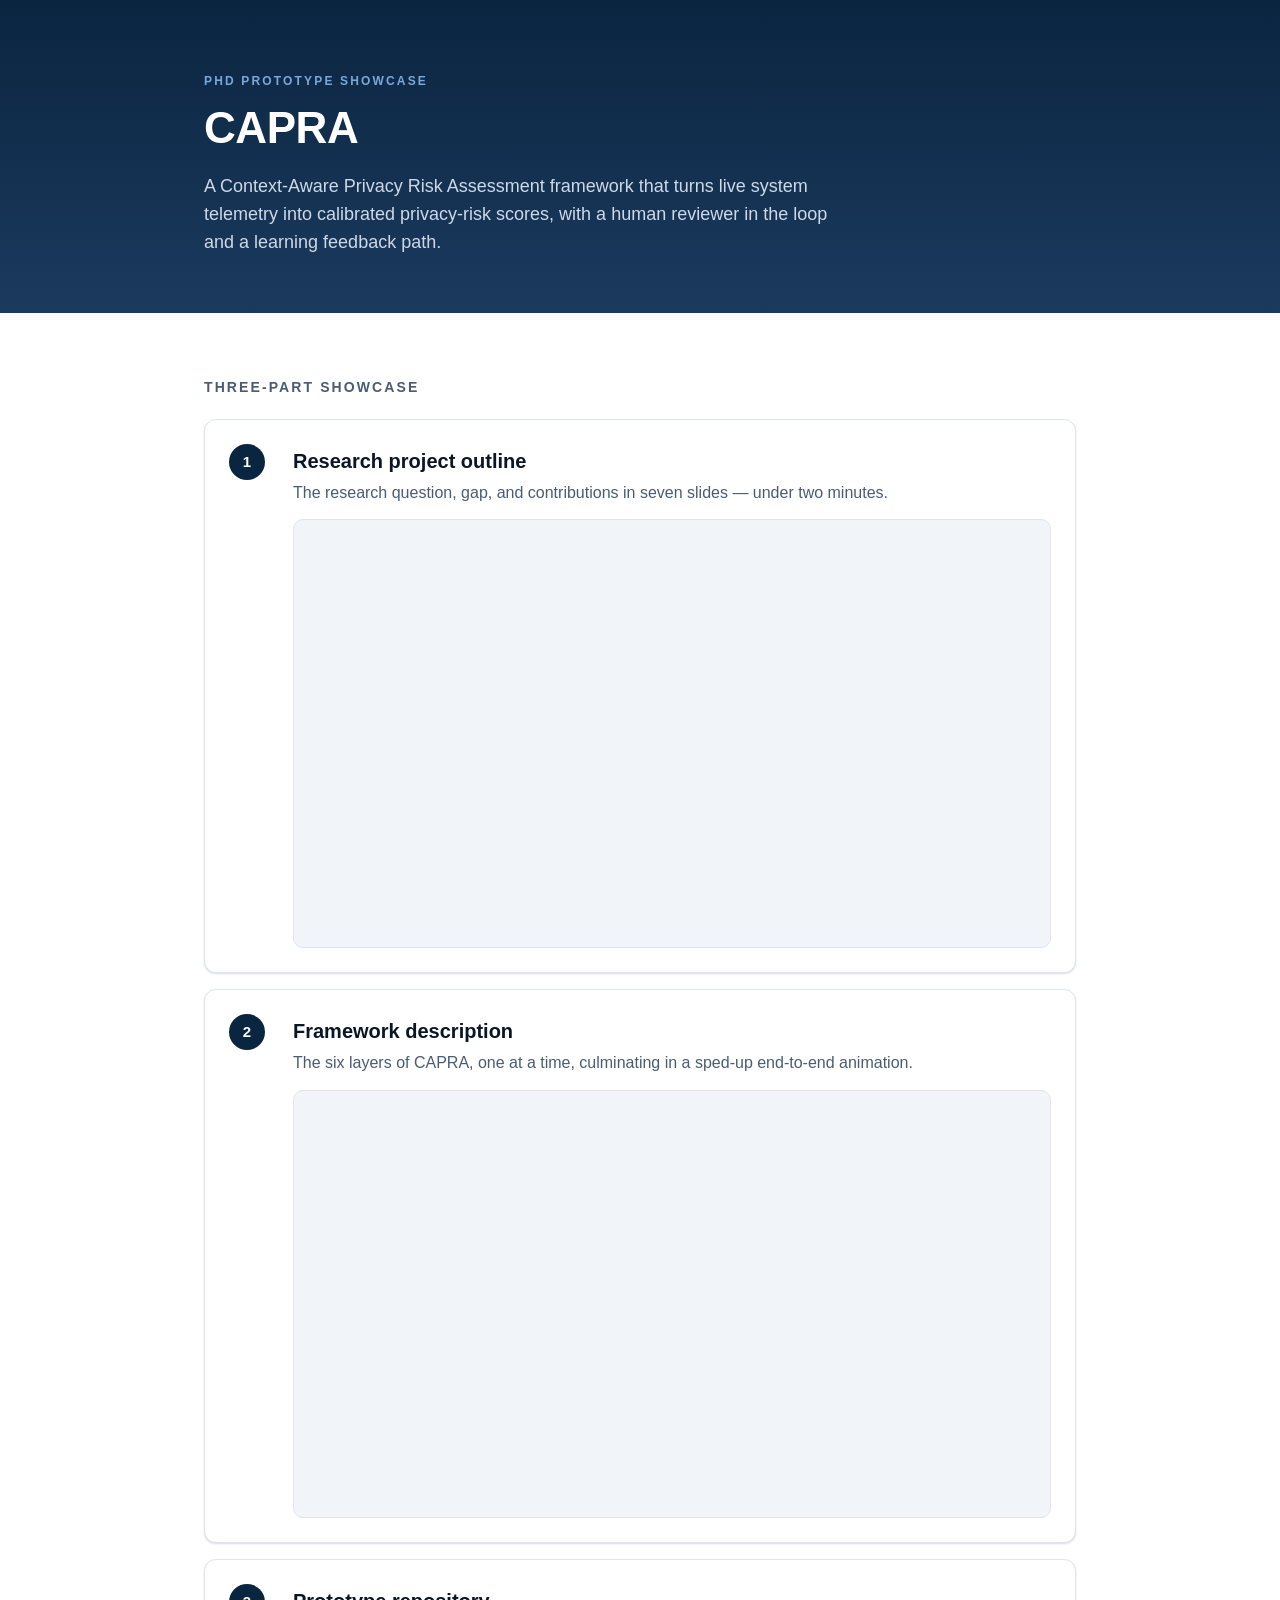
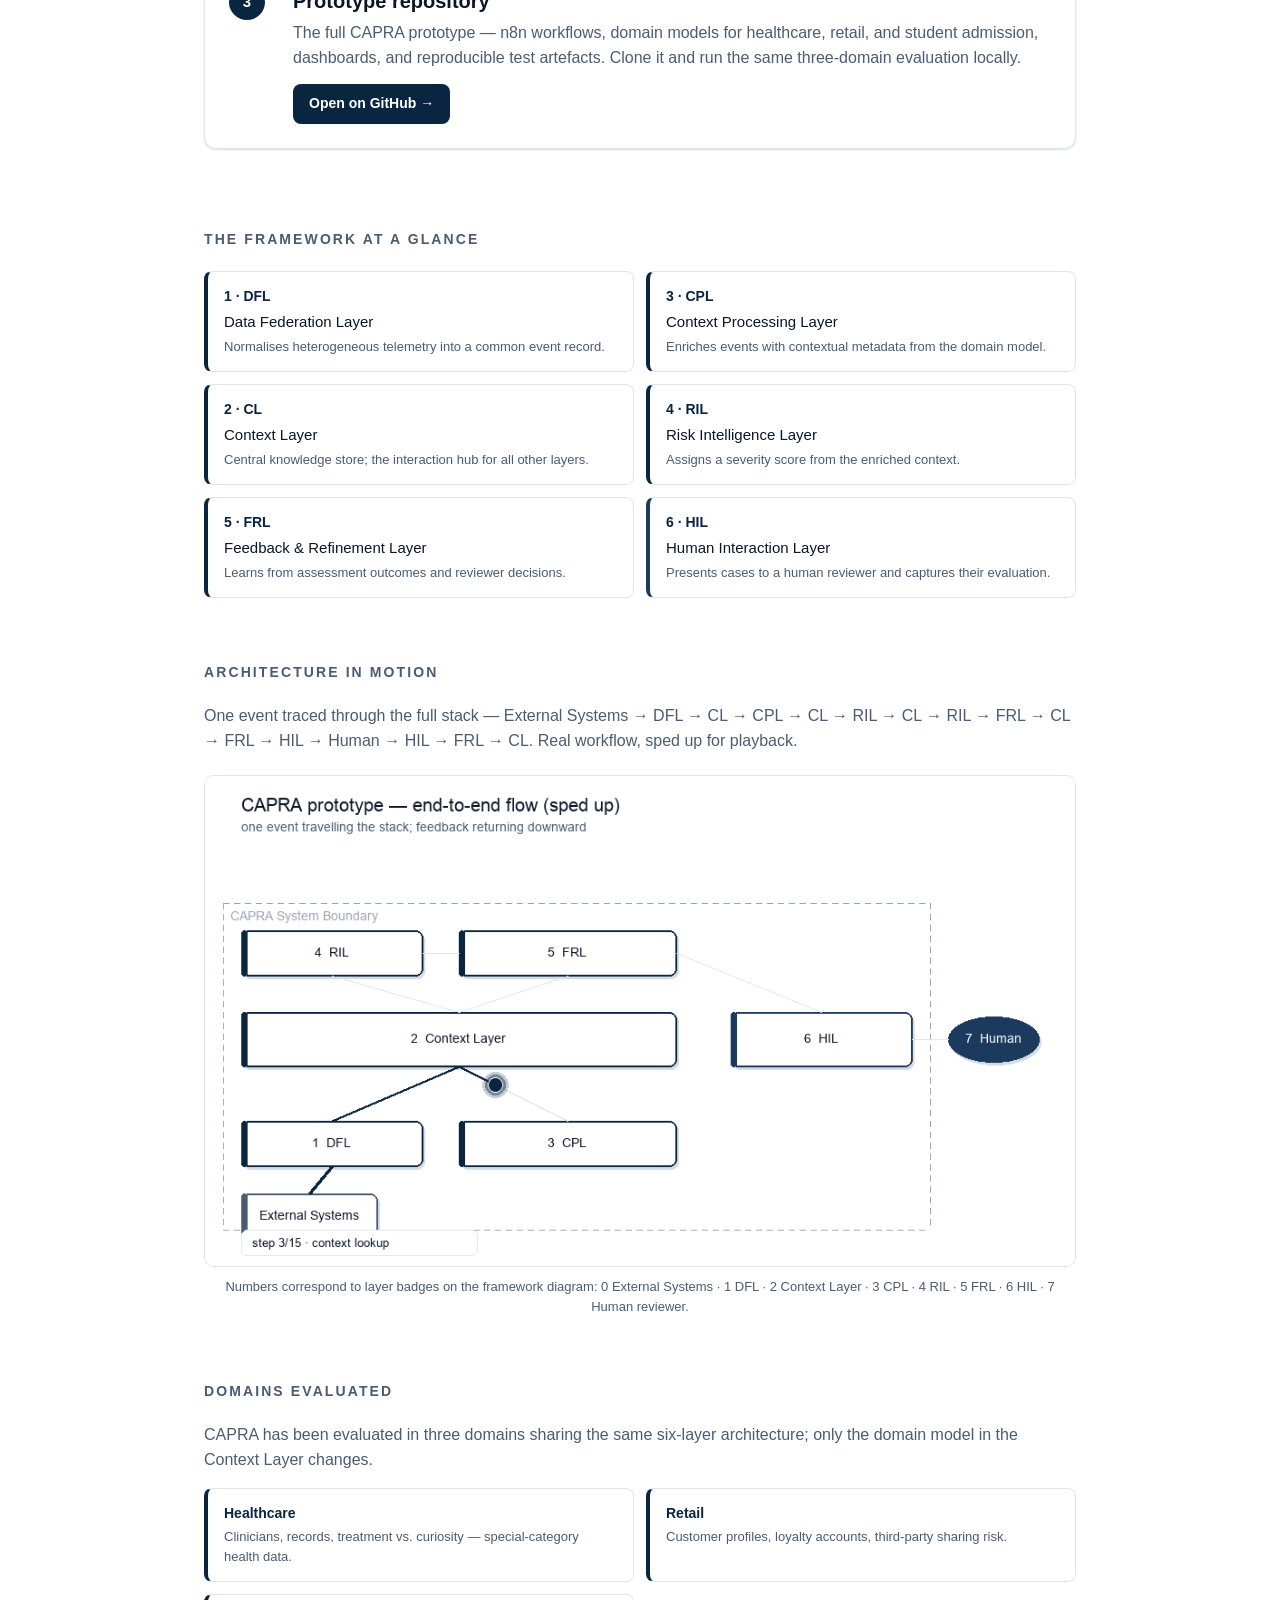
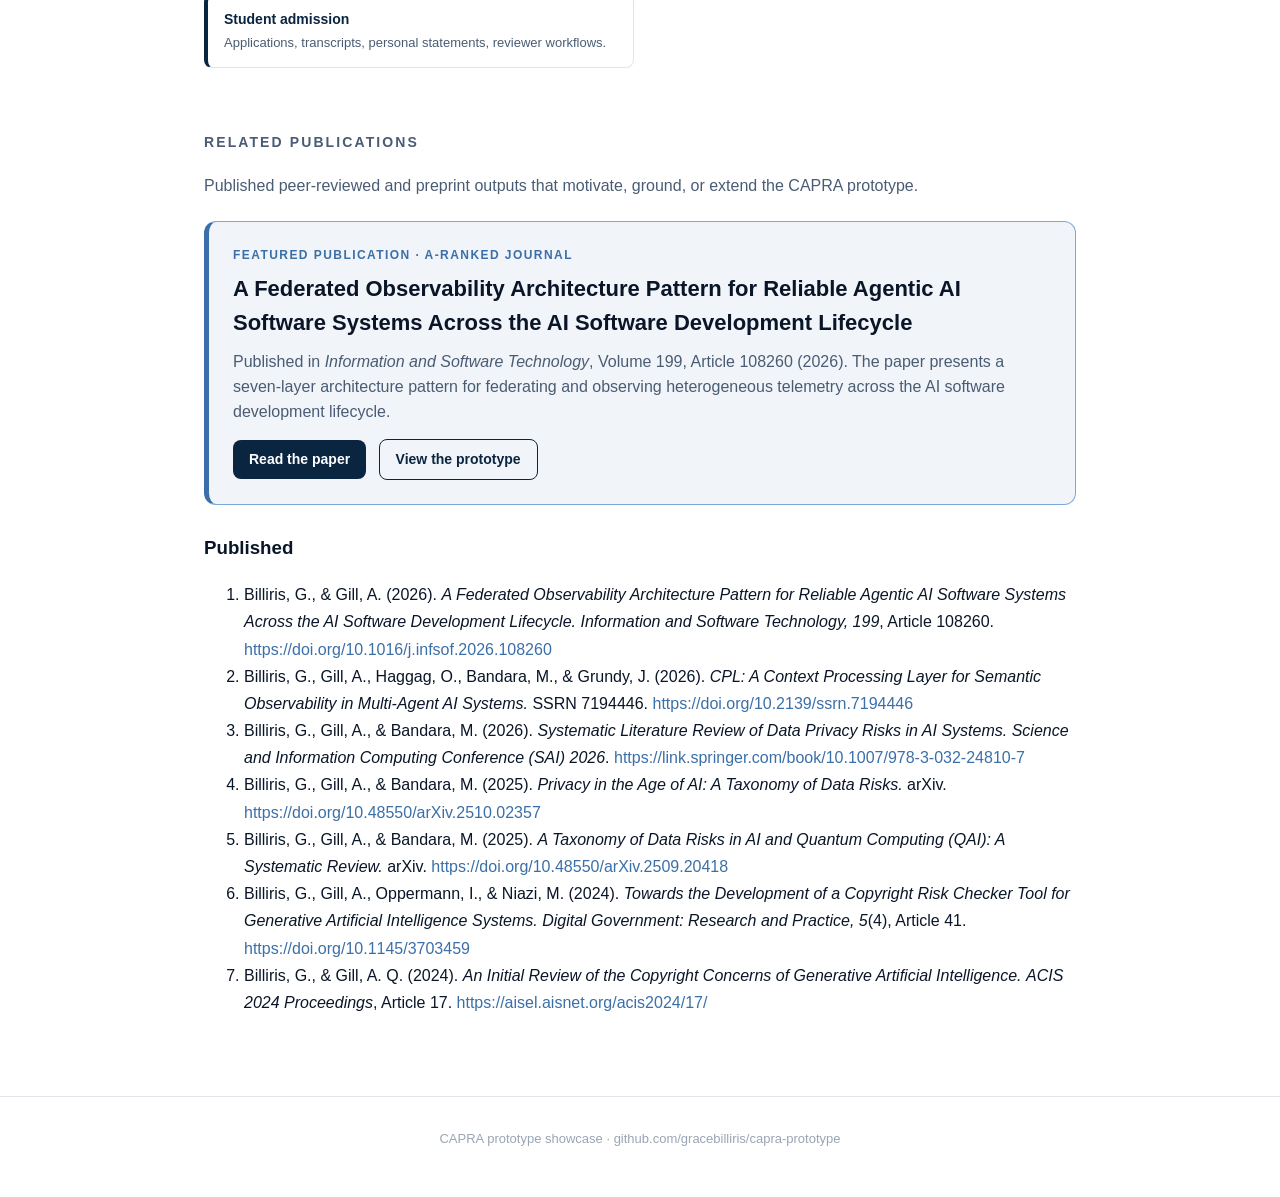
==== docs/index.html @ a2b0cf82 "Update published CAPRA research outputs" ====
<!doctype html>
<html lang="en">
<head>
<meta charset="utf-8">
<meta name="viewport" content="width=device-width,initial-scale=1">
<title>CAPRA — Context-Aware Privacy Risk Assessment</title>
<style>
  :root{
    --paper:#ffffff; --ink:#0a1628; --slate:#4a5c74; --muted:#9aa5b4;
    --line:#e1e5eb; --soft:#f1f4f8; --shadow:#d5dce4;
    --navy:#0a2540; --midblue:#3b6fa8; --sky:#7ba7d9; --accent:#1b3a5e;
  }
  *{box-sizing:border-box}
  html,body{margin:0;padding:0}
  body{
    font-family:-apple-system,BlinkMacSystemFont,"Segoe UI",Roboto,Helvetica,Arial,sans-serif;
    color:var(--ink); background:var(--paper); line-height:1.55;
    -webkit-font-smoothing:antialiased;
  }
  a{color:var(--midblue); text-decoration:none}
  a:hover{color:var(--navy); text-decoration:underline}
  .wrap{max-width:920px; margin:0 auto; padding:0 24px}

  header.hero{
    background:linear-gradient(180deg,var(--navy) 0%, var(--accent) 100%);
    color:var(--paper); padding:72px 0 56px; margin-bottom:32px;
  }
  header.hero .wrap{display:flex; flex-direction:column; gap:12px}
  header.hero .eyebrow{
    text-transform:uppercase; letter-spacing:.18em; font-size:12px;
    color:var(--sky); font-weight:600;
  }
  header.hero h1{
    margin:0; font-size:44px; line-height:1.15; letter-spacing:-.01em;
    font-weight:700;
  }
  header.hero p.lede{
    margin:8px 0 0; font-size:18px; color:#cfd9e6; max-width:640px;
  }

  section{padding:32px 0}
  section h2{
    font-size:14px; letter-spacing:.15em; text-transform:uppercase;
    color:var(--slate); margin:0 0 20px; font-weight:700;
  }

  .card{
    border:1px solid var(--line); border-radius:12px; background:var(--paper);
    box-shadow:0 1px 2px var(--shadow); padding:24px; margin-bottom:16px;
    display:grid; grid-template-columns:44px 1fr; gap:20px;
  }
  .card .num{
    width:36px; height:36px; border-radius:50%;
    background:var(--navy); color:var(--paper);
    display:grid; place-items:center; font-weight:700; font-size:15px;
  }
  .card .body h3{
    margin:2px 0 4px; font-size:20px; color:var(--ink);
  }
  .card .body p{margin:0 0 12px; color:var(--slate)}
  .card .cta{
    display:inline-block; padding:9px 16px; border-radius:8px;
    background:var(--navy); color:var(--paper); font-weight:600;
    font-size:14px;
  }
  .card .cta:hover{background:var(--accent); text-decoration:none}
  .card .cta.secondary{
    background:transparent; color:var(--navy); border:1px solid var(--navy);
    margin-left:8px;
  }
  .card .cta.secondary:hover{background:var(--soft)}
  .card .pending{
    font-size:12px; color:var(--muted); font-style:italic; margin-left:8px;
  }

  .video-embed{
    position:relative; padding-top:56.25%; border-radius:10px;
    background:var(--soft); border:1px solid var(--line); margin-top:14px;
    overflow:hidden;
  }
  .video-embed iframe, .video-embed .placeholder{
    position:absolute; inset:0; width:100%; height:100%; border:0;
  }
  .video-embed .placeholder{
    display:grid; place-items:center; color:var(--muted);
    font-size:14px; text-align:center; padding:24px;
  }

  .diagram{
    border:1px solid var(--line); border-radius:12px; padding:20px;
    background:var(--paper); margin-top:12px;
  }
  .diagram img{max-width:100%; display:block; margin:0 auto; border-radius:6px}
  .diagram .caption{color:var(--muted); font-size:13px; margin-top:10px; text-align:center}

  .stack{display:grid; grid-template-columns:repeat(2,1fr); gap:12px; margin-top:12px}
  .layer{
    border:1px solid var(--line); border-left:4px solid var(--navy);
    border-radius:8px; padding:14px 16px; background:var(--paper);
  }
  .layer.human{border-left-color:var(--accent)}
  .layer .k{font-weight:700; color:var(--navy); font-size:14px; margin-bottom:2px}
  .layer .n{font-size:15px; color:var(--ink); margin-bottom:4px}
  .layer .d{font-size:13px; color:var(--slate)}

  .featured-publication{
    border:1px solid var(--sky); border-left:5px solid var(--midblue);
    border-radius:12px; background:var(--soft); padding:24px; margin:22px 0 28px;
  }
  .featured-publication .label{
    margin:0 0 8px; color:var(--midblue); font-size:12px; font-weight:700;
    letter-spacing:.12em; text-transform:uppercase;
  }
  .featured-publication h3{margin:0 0 10px; color:var(--ink); font-size:22px}
  .featured-publication p{margin:0 0 14px; color:var(--slate)}
  .featured-publication .cta{
    display:inline-block; padding:9px 16px; border-radius:8px;
    background:var(--navy); color:var(--paper); font-weight:600; font-size:14px;
  }
  .featured-publication .cta:hover{background:var(--accent); text-decoration:none}
  .featured-publication .cta.secondary{
    background:transparent; color:var(--navy); border:1px solid var(--navy); margin-left:8px;
  }

  footer{
    color:var(--muted); font-size:13px; padding:32px 0 48px;
    border-top:1px solid var(--line); margin-top:32px; text-align:center;
  }

  @media (max-width:640px){
    header.hero h1{font-size:32px}
    .stack{grid-template-columns:1fr}
    .card{grid-template-columns:1fr}
  }
</style>
</head>
<body>

<header class="hero">
  <div class="wrap">
    <div class="eyebrow">PhD prototype showcase</div>
    <h1>CAPRA</h1>
    <p class="lede">A Context-Aware Privacy Risk Assessment framework that turns live system telemetry into calibrated privacy-risk scores, with a human reviewer in the loop and a learning feedback path.</p>
  </div>
</header>

<main class="wrap">

  <section>
    <h2>Three-part showcase</h2>

    <!-- 1. Research outline -->
    <article class="card">
      <div class="num">1</div>
      <div class="body">
        <h3>Research project outline</h3>
        <p>The research question, gap, and contributions in seven slides — under two minutes.</p>
        <div class="video-embed">
          <iframe src="https://www.youtube.com/embed/qF8jjyez0Ss?rel=0" title="CAPRA — Research Outline" loading="lazy" allow="accelerometer; autoplay; clipboard-write; encrypted-media; gyroscope; picture-in-picture; web-share" allowfullscreen></iframe>
        </div>
      </div>
    </article>

    <!-- 2. Framework description -->
    <article class="card">
      <div class="num">2</div>
      <div class="body">
        <h3>Framework description</h3>
        <p>The six layers of CAPRA, one at a time, culminating in a sped-up end-to-end animation.</p>
        <div class="video-embed">
          <iframe src="https://www.youtube.com/embed/UwZJlrxLVZk?rel=0" title="CAPRA — Framework Description" loading="lazy" allow="accelerometer; autoplay; clipboard-write; encrypted-media; gyroscope; picture-in-picture; web-share" allowfullscreen></iframe>
        </div>
      </div>
    </article>

    <!-- 3. Prototype repository -->
    <article class="card">
      <div class="num">3</div>
      <div class="body">
        <h3>Prototype repository</h3>
        <p>The full CAPRA prototype — n8n workflows, domain models for healthcare, retail, and student admission, dashboards, and reproducible test artefacts. Clone it and run the same three-domain evaluation locally.</p>
        <div style="margin-top:14px">
          <a class="cta" href="https://github.com/gracebilliris/capra-prototype">Open on GitHub →</a>
        </div>
      </div>
    </article>
  </section>

  <section>
    <h2>The framework at a glance</h2>
    <div class="stack">
      <div class="layer"><div class="k">1 · DFL</div><div class="n">Data Federation Layer</div><div class="d">Normalises heterogeneous telemetry into a common event record.</div></div>
      <div class="layer"><div class="k">3 · CPL</div><div class="n">Context Processing Layer</div><div class="d">Enriches events with contextual metadata from the domain model.</div></div>
      <div class="layer"><div class="k">2 · CL</div><div class="n">Context Layer</div><div class="d">Central knowledge store; the interaction hub for all other layers.</div></div>
      <div class="layer"><div class="k">4 · RIL</div><div class="n">Risk Intelligence Layer</div><div class="d">Assigns a severity score from the enriched context.</div></div>
      <div class="layer"><div class="k">5 · FRL</div><div class="n">Feedback &amp; Refinement Layer</div><div class="d">Learns from assessment outcomes and reviewer decisions.</div></div>
      <div class="layer human"><div class="k">6 · HIL</div><div class="n">Human Interaction Layer</div><div class="d">Presents cases to a human reviewer and captures their evaluation.</div></div>
    </div>
  </section>

  <section>
    <h2>Architecture in motion</h2>
    <p style="color:var(--slate)">One event traced through the full stack — External Systems → DFL → CL → CPL → CL → RIL → CL → RIL → FRL → CL → FRL → HIL → Human → HIL → FRL → CL. Real workflow, sped up for playback.</p>
    <figure style="margin:22px 0 0">
      <img src="assets/prototype_e2e.gif" alt="Animated end-to-end trace of a single event through the six CAPRA layers"
           style="width:100%; height:auto; display:block; border-radius:10px; border:1px solid var(--line); background:#fff" loading="lazy" />
      <figcaption style="color:var(--slate); font-size:13px; margin-top:10px; text-align:center">
        Numbers correspond to layer badges on the framework diagram: 0 External Systems · 1 DFL · 2 Context Layer · 3 CPL · 4 RIL · 5 FRL · 6 HIL · 7 Human reviewer.
      </figcaption>
    </figure>
  </section>

  <section>
    <h2>Domains evaluated</h2>
    <p style="color:var(--slate)">CAPRA has been evaluated in three domains sharing the same six-layer architecture; only the domain model in the Context Layer changes.</p>
    <div class="stack">
      <div class="layer"><div class="k">Healthcare</div><div class="d">Clinicians, records, treatment vs. curiosity — special-category health data.</div></div>
      <div class="layer"><div class="k">Retail</div><div class="d">Customer profiles, loyalty accounts, third-party sharing risk.</div></div>
      <div class="layer"><div class="k">Student admission</div><div class="d">Applications, transcripts, personal statements, reviewer workflows.</div></div>
    </div>
  </section>

  <section>
    <h2>Related publications</h2>
    <p style="color:var(--slate)">Published peer-reviewed and preprint outputs that motivate, ground, or extend the CAPRA prototype.</p>

    <article class="featured-publication">
      <p class="label">Featured publication · A-ranked journal</p>
      <h3>A Federated Observability Architecture Pattern for Reliable Agentic AI Software Systems Across the AI Software Development Lifecycle</h3>
      <p>Published in <em>Information and Software Technology</em>, Volume 199, Article 108260 (2026). The paper presents a seven-layer architecture pattern for federating and observing heterogeneous telemetry across the AI software development lifecycle.</p>
      <a class="cta" href="https://doi.org/10.1016/j.infsof.2026.108260">Read the paper</a>
      <a class="cta secondary" href="https://github.com/gracebilliris/federated-observability-architecture-pattern">View the prototype</a>
    </article>

    <h3>Published</h3>
    <ol style="line-height:1.7">
      <li>Billiris, G., &amp; Gill, A. (2026). <em>A Federated Observability Architecture Pattern for Reliable Agentic AI Software Systems Across the AI Software Development Lifecycle.</em> <em>Information and Software Technology, 199</em>, Article 108260. <a href="https://doi.org/10.1016/j.infsof.2026.108260">https://doi.org/10.1016/j.infsof.2026.108260</a></li>
      <li>Billiris, G., Gill, A., Haggag, O., Bandara, M., &amp; Grundy, J. (2026). <em>CPL: A Context Processing Layer for Semantic Observability in Multi-Agent AI Systems.</em> SSRN 7194446. <a href="https://doi.org/10.2139/ssrn.7194446">https://doi.org/10.2139/ssrn.7194446</a></li>
      <li>Billiris, G., Gill, A., &amp; Bandara, M. (2026). <em>Systematic Literature Review of Data Privacy Risks in AI Systems.</em> <em>Science and Information Computing Conference (SAI) 2026</em>. <a href="https://link.springer.com/book/10.1007/978-3-032-24810-7">https://link.springer.com/book/10.1007/978-3-032-24810-7</a></li>
      <li>Billiris, G., Gill, A., &amp; Bandara, M. (2025). <em>Privacy in the Age of AI: A Taxonomy of Data Risks.</em> arXiv. <a href="https://doi.org/10.48550/arXiv.2510.02357">https://doi.org/10.48550/arXiv.2510.02357</a></li>
      <li>Billiris, G., Gill, A., &amp; Bandara, M. (2025). <em>A Taxonomy of Data Risks in AI and Quantum Computing (QAI): A Systematic Review.</em> arXiv. <a href="https://doi.org/10.48550/arXiv.2509.20418">https://doi.org/10.48550/arXiv.2509.20418</a></li>
      <li>Billiris, G., Gill, A., Oppermann, I., &amp; Niazi, M. (2024). <em>Towards the Development of a Copyright Risk Checker Tool for Generative Artificial Intelligence Systems.</em> <em>Digital Government: Research and Practice, 5</em>(4), Article 41. <a href="https://doi.org/10.1145/3703459">https://doi.org/10.1145/3703459</a></li>
      <li>Billiris, G., &amp; Gill, A. Q. (2024). <em>An Initial Review of the Copyright Concerns of Generative Artificial Intelligence.</em> <em>ACIS 2024 Proceedings</em>, Article 17. <a href="https://aisel.aisnet.org/acis2024/17/">https://aisel.aisnet.org/acis2024/17/</a></li>
    </ol>
  </section>

</main>

<footer>
  CAPRA prototype showcase · <a href="https://github.com/gracebilliris/capra-prototype" style="color:inherit">github.com/gracebilliris/capra-prototype</a>
</footer>

</body>
</html>
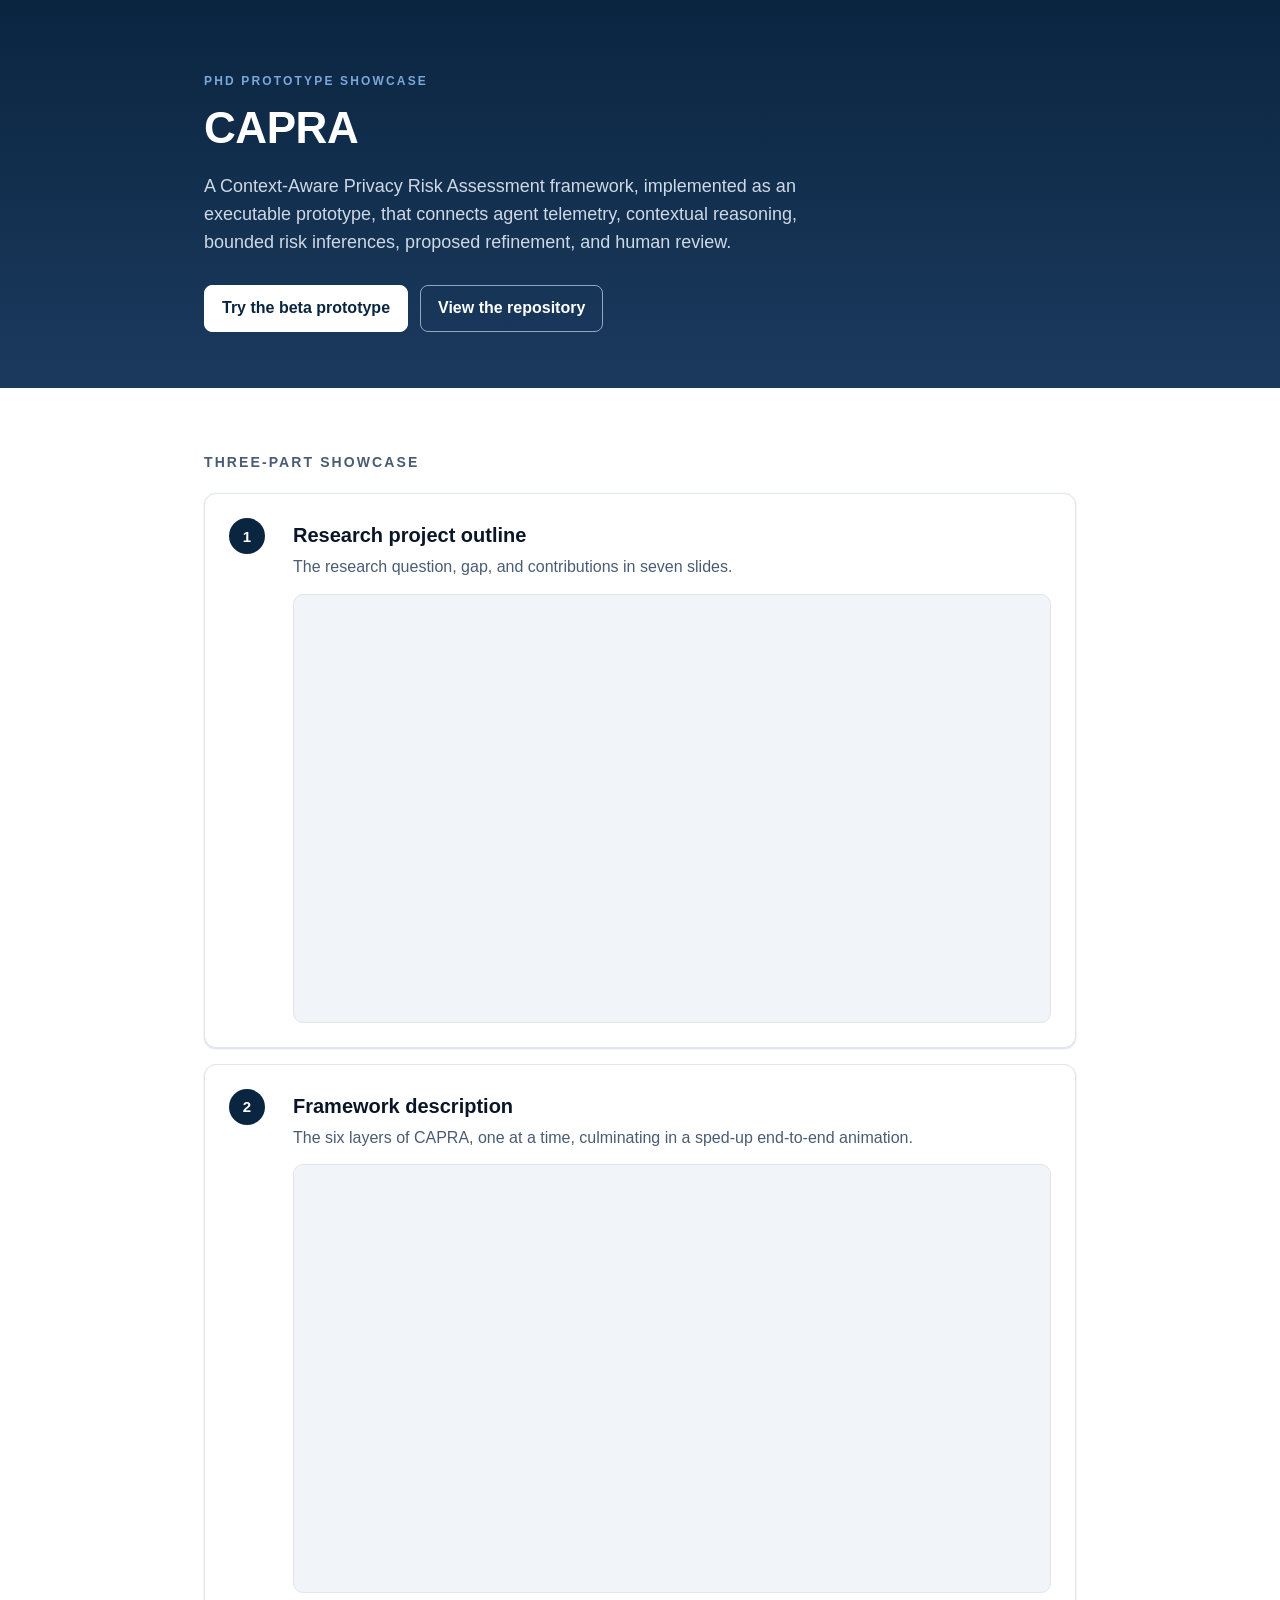
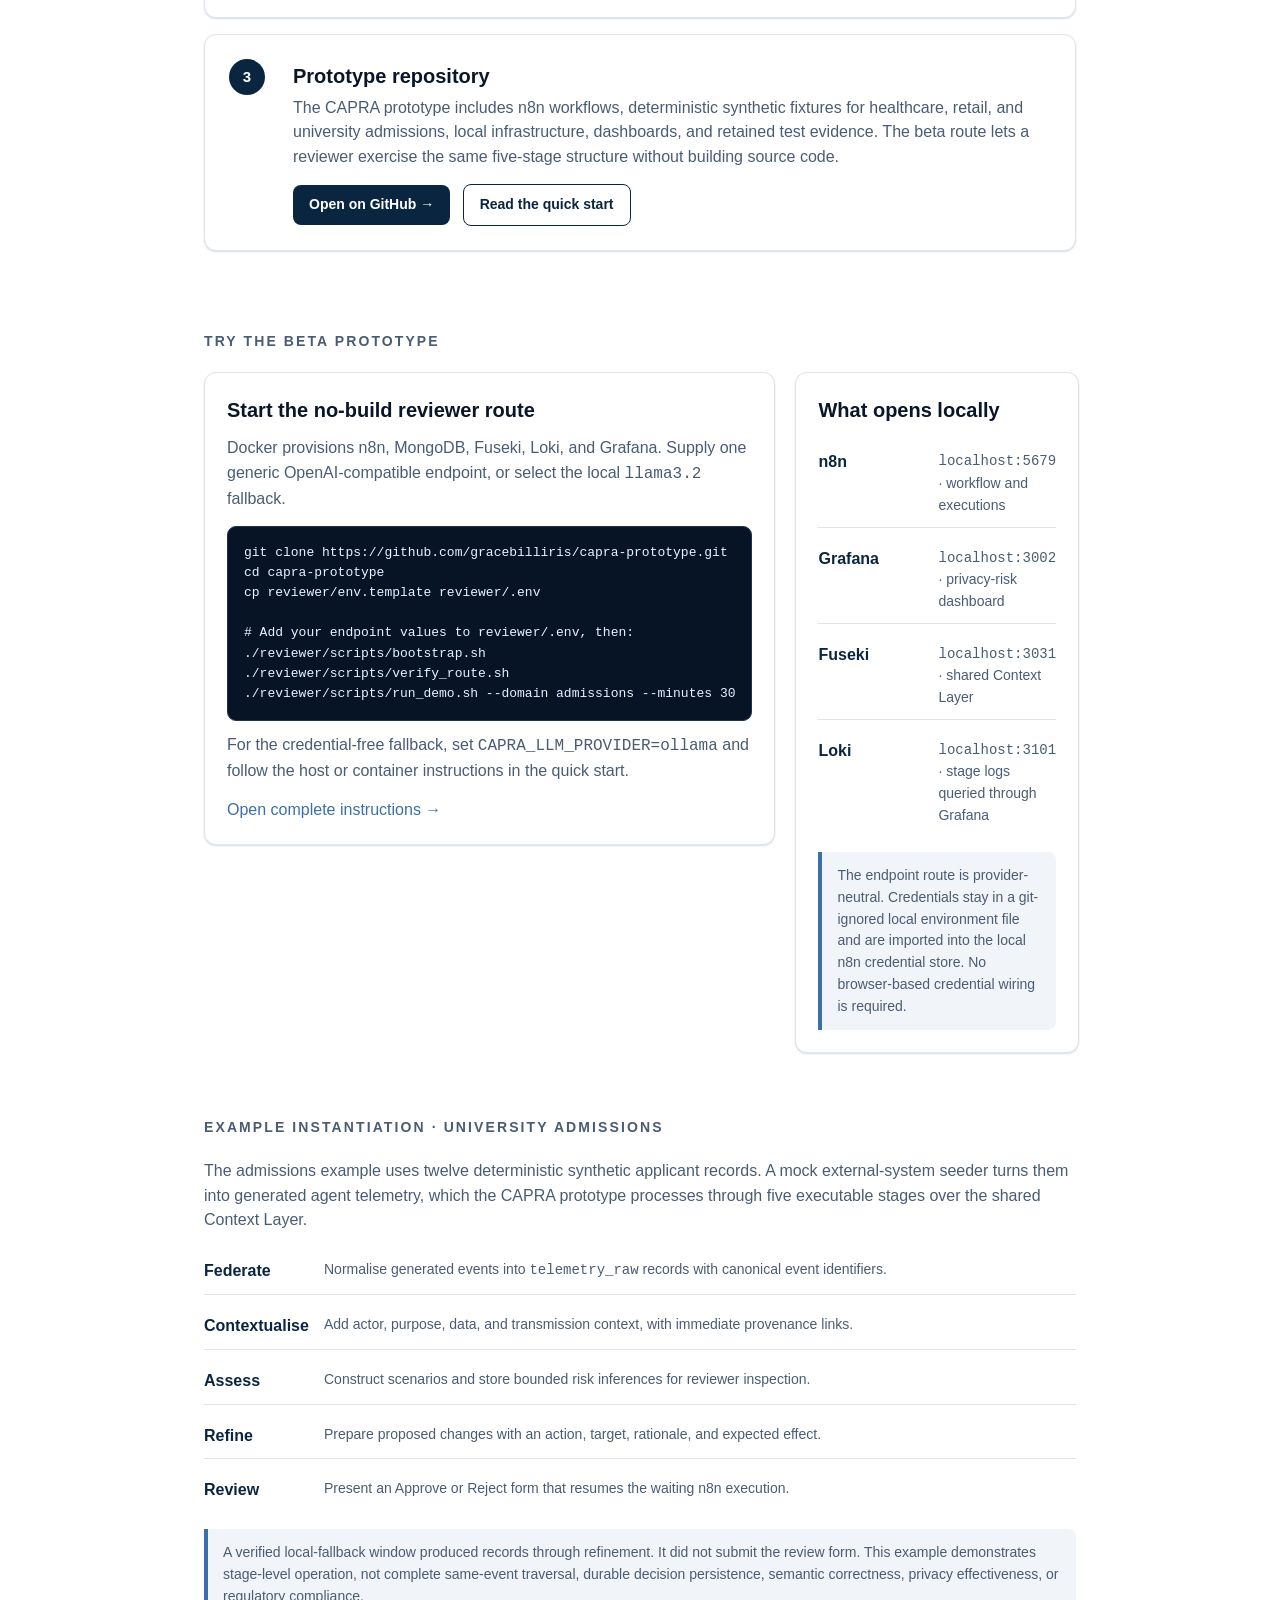
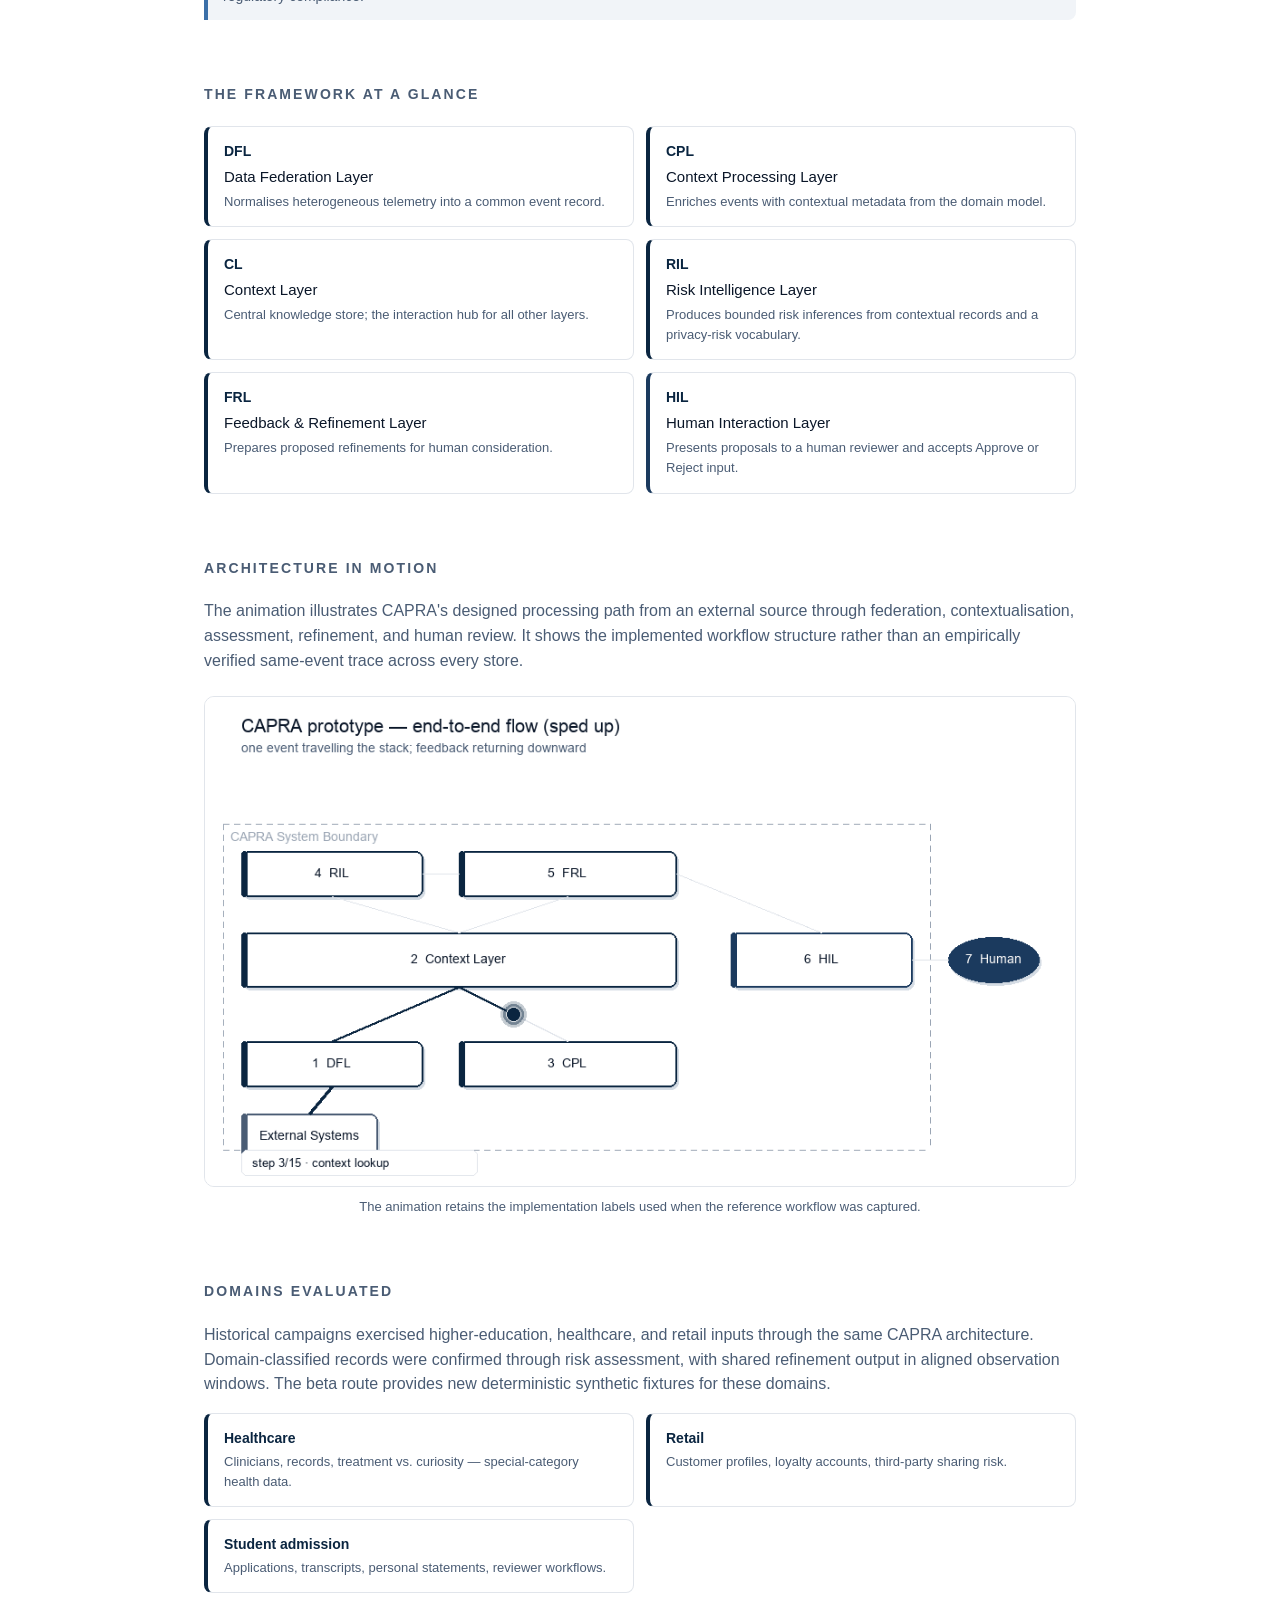
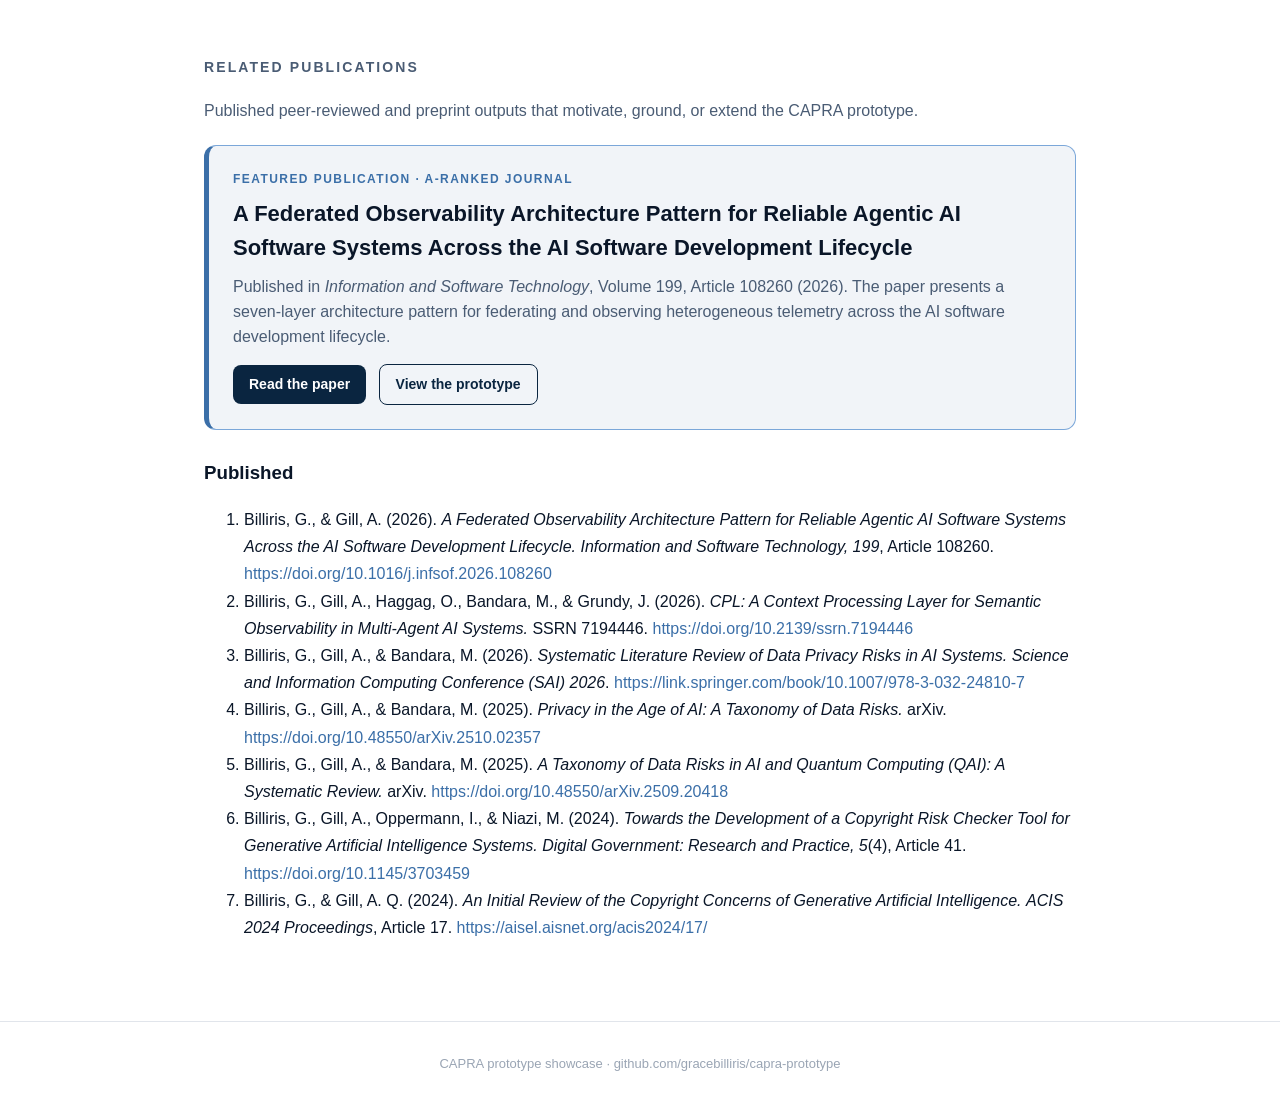
==== commit eaff42af: "feat: publish CAPRA beta reviewer route Add the generic OpenAI-compatible reviewer path, retain the " ====
--- a/docs/index.html
+++ b/docs/index.html
@@ -37,6 +37,16 @@
   header.hero p.lede{
     margin:8px 0 0; font-size:18px; color:#cfd9e6; max-width:640px;
   }
+  .hero-actions{display:flex; flex-wrap:wrap; gap:12px; margin-top:16px}
+  .button{
+    display:inline-flex; align-items:center; justify-content:center;
+    min-height:44px; padding:10px 17px; border-radius:8px;
+    background:var(--paper); color:var(--navy); font-weight:700;
+    border:1px solid var(--paper);
+  }
+  .button:hover{background:var(--soft); color:var(--navy); text-decoration:none}
+  .button.secondary{background:transparent; color:var(--paper); border-color:#8fa8c3}
+  .button.secondary:hover{background:rgba(255,255,255,.1); color:var(--paper)}
 
   section{padding:32px 0}
   section h2{
@@ -103,6 +113,33 @@
   .layer .n{font-size:15px; color:var(--ink); margin-bottom:4px}
   .layer .d{font-size:13px; color:var(--slate)}
 
+  .quick-grid{display:grid; grid-template-columns:1.05fr .95fr; gap:20px; align-items:start}
+  .panel{
+    border:1px solid var(--line); border-radius:12px; padding:22px;
+    background:var(--paper); box-shadow:0 1px 2px var(--shadow);
+  }
+  .panel h3{margin:0 0 10px; font-size:20px}
+  .panel p{color:var(--slate); margin:0 0 14px}
+  pre{
+    margin:12px 0; padding:16px; overflow:auto; border-radius:9px;
+    background:#071426; color:#e9f2ff; font-size:13px; line-height:1.55;
+    border:1px solid #20344d;
+  }
+  code{font-family:ui-monospace,SFMono-Regular,Menlo,Monaco,Consolas,monospace}
+  .note{
+    border-left:4px solid var(--midblue); background:var(--soft);
+    color:var(--slate); padding:13px 15px; border-radius:0 8px 8px 0;
+    font-size:14px; margin-top:16px;
+  }
+  .flow{display:grid; gap:9px; margin-top:14px}
+  .flow-row{
+    display:grid; grid-template-columns:108px 1fr; gap:12px;
+    padding:10px 0; border-bottom:1px solid var(--line);
+  }
+  .flow-row:last-child{border-bottom:0}
+  .flow-row strong{color:var(--navy)}
+  .flow-row span{color:var(--slate); font-size:14px}
+
   .featured-publication{
     border:1px solid var(--sky); border-left:5px solid var(--midblue);
     border-radius:12px; background:var(--soft); padding:24px; margin:22px 0 28px;
@@ -129,8 +166,10 @@
 
   @media (max-width:640px){
     header.hero h1{font-size:32px}
-    .stack{grid-template-columns:1fr}
+    .stack,.quick-grid{grid-template-columns:1fr}
     .card{grid-template-columns:1fr}
+    .flow-row{grid-template-columns:1fr; gap:2px}
+    .hero-actions{flex-direction:column; align-items:stretch}
   }
 </style>
 </head>
@@ -140,7 +179,11 @@
   <div class="wrap">
     <div class="eyebrow">PhD prototype showcase</div>
     <h1>CAPRA</h1>
-    <p class="lede">A Context-Aware Privacy Risk Assessment framework that turns live system telemetry into calibrated privacy-risk scores, with a human reviewer in the loop and a learning feedback path.</p>
+    <p class="lede">A Context-Aware Privacy Risk Assessment framework, implemented as an executable prototype, that connects agent telemetry, contextual reasoning, bounded risk inferences, proposed refinement, and human review.</p>
+    <div class="hero-actions">
+      <a class="button" href="#try-capra">Try the beta prototype</a>
+      <a class="button secondary" href="https://github.com/gracebilliris/capra-prototype">View the repository</a>
+    </div>
   </div>
 </header>
 
@@ -154,7 +197,7 @@
       <div class="num">1</div>
       <div class="body">
         <h3>Research project outline</h3>
-        <p>The research question, gap, and contributions in seven slides — under two minutes.</p>
+        <p>The research question, gap, and contributions in seven slides.</p>
         <div class="video-embed">
           <iframe src="https://www.youtube.com/embed/qF8jjyez0Ss?rel=0" title="CAPRA — Research Outline" loading="lazy" allow="accelerometer; autoplay; clipboard-write; encrypted-media; gyroscope; picture-in-picture; web-share" allowfullscreen></iframe>
         </div>
@@ -178,41 +221,86 @@
       <div class="num">3</div>
       <div class="body">
         <h3>Prototype repository</h3>
-        <p>The full CAPRA prototype — n8n workflows, domain models for healthcare, retail, and student admission, dashboards, and reproducible test artefacts. Clone it and run the same three-domain evaluation locally.</p>
+        <p>The CAPRA prototype includes n8n workflows, deterministic synthetic fixtures for healthcare, retail, and university admissions, local infrastructure, dashboards, and retained test evidence. The beta route lets a reviewer exercise the same five-stage structure without building source code.</p>
         <div style="margin-top:14px">
           <a class="cta" href="https://github.com/gracebilliris/capra-prototype">Open on GitHub →</a>
+          <a class="cta secondary" href="https://github.com/gracebilliris/capra-prototype/blob/main/reviewer/QUICKSTART.md">Read the quick start</a>
         </div>
       </div>
     </article>
+  </section>
+
+  <section id="try-capra">
+    <h2>Try the beta prototype</h2>
+    <div class="quick-grid">
+      <div class="panel">
+        <h3>Start the no-build reviewer route</h3>
+        <p>Docker provisions n8n, MongoDB, Fuseki, Loki, and Grafana. Supply one generic OpenAI-compatible endpoint, or select the local <code>llama3.2</code> fallback.</p>
+        <pre><code>git clone https://github.com/gracebilliris/capra-prototype.git
+cd capra-prototype
+cp reviewer/env.template reviewer/.env
+
+# Add your endpoint values to reviewer/.env, then:
+./reviewer/scripts/bootstrap.sh
+./reviewer/scripts/verify_route.sh
+./reviewer/scripts/run_demo.sh --domain admissions --minutes 30</code></pre>
+        <p>For the credential-free fallback, set <code>CAPRA_LLM_PROVIDER=ollama</code> and follow the host or container instructions in the quick start.</p>
+        <a class="cta" href="https://github.com/gracebilliris/capra-prototype/blob/main/reviewer/QUICKSTART.md">Open complete instructions →</a>
+      </div>
+
+      <div class="panel">
+        <h3>What opens locally</h3>
+        <div class="flow">
+          <div class="flow-row"><strong>n8n</strong><span><code>localhost:5679</code> · workflow and executions</span></div>
+          <div class="flow-row"><strong>Grafana</strong><span><code>localhost:3002</code> · privacy-risk dashboard</span></div>
+          <div class="flow-row"><strong>Fuseki</strong><span><code>localhost:3031</code> · shared Context Layer</span></div>
+          <div class="flow-row"><strong>Loki</strong><span><code>localhost:3101</code> · stage logs queried through Grafana</span></div>
+        </div>
+        <div class="note">The endpoint route is provider-neutral. Credentials stay in a git-ignored local environment file and are imported into the local n8n credential store. No browser-based credential wiring is required.</div>
+      </div>
+    </div>
+  </section>
+
+  <section>
+    <h2>Example instantiation · university admissions</h2>
+    <p style="color:var(--slate)">The admissions example uses twelve deterministic synthetic applicant records. A mock external-system seeder turns them into generated agent telemetry, which the CAPRA prototype processes through five executable stages over the shared Context Layer.</p>
+    <div class="flow">
+      <div class="flow-row"><strong>Federate</strong><span>Normalise generated events into <code>telemetry_raw</code> records with canonical event identifiers.</span></div>
+      <div class="flow-row"><strong>Contextualise</strong><span>Add actor, purpose, data, and transmission context, with immediate provenance links.</span></div>
+      <div class="flow-row"><strong>Assess</strong><span>Construct scenarios and store bounded risk inferences for reviewer inspection.</span></div>
+      <div class="flow-row"><strong>Refine</strong><span>Prepare proposed changes with an action, target, rationale, and expected effect.</span></div>
+      <div class="flow-row"><strong>Review</strong><span>Present an Approve or Reject form that resumes the waiting n8n execution.</span></div>
+    </div>
+    <div class="note">A verified local-fallback window produced records through refinement. It did not submit the review form. This example demonstrates stage-level operation, not complete same-event traversal, durable decision persistence, semantic correctness, privacy effectiveness, or regulatory compliance.</div>
   </section>
 
   <section>
     <h2>The framework at a glance</h2>
     <div class="stack">
-      <div class="layer"><div class="k">1 · DFL</div><div class="n">Data Federation Layer</div><div class="d">Normalises heterogeneous telemetry into a common event record.</div></div>
-      <div class="layer"><div class="k">3 · CPL</div><div class="n">Context Processing Layer</div><div class="d">Enriches events with contextual metadata from the domain model.</div></div>
-      <div class="layer"><div class="k">2 · CL</div><div class="n">Context Layer</div><div class="d">Central knowledge store; the interaction hub for all other layers.</div></div>
-      <div class="layer"><div class="k">4 · RIL</div><div class="n">Risk Intelligence Layer</div><div class="d">Assigns a severity score from the enriched context.</div></div>
-      <div class="layer"><div class="k">5 · FRL</div><div class="n">Feedback &amp; Refinement Layer</div><div class="d">Learns from assessment outcomes and reviewer decisions.</div></div>
-      <div class="layer human"><div class="k">6 · HIL</div><div class="n">Human Interaction Layer</div><div class="d">Presents cases to a human reviewer and captures their evaluation.</div></div>
+      <div class="layer"><div class="k">DFL</div><div class="n">Data Federation Layer</div><div class="d">Normalises heterogeneous telemetry into a common event record.</div></div>
+      <div class="layer"><div class="k">CPL</div><div class="n">Context Processing Layer</div><div class="d">Enriches events with contextual metadata from the domain model.</div></div>
+      <div class="layer"><div class="k">CL</div><div class="n">Context Layer</div><div class="d">Central knowledge store; the interaction hub for all other layers.</div></div>
+      <div class="layer"><div class="k">RIL</div><div class="n">Risk Intelligence Layer</div><div class="d">Produces bounded risk inferences from contextual records and a privacy-risk vocabulary.</div></div>
+      <div class="layer"><div class="k">FRL</div><div class="n">Feedback &amp; Refinement Layer</div><div class="d">Prepares proposed refinements for human consideration.</div></div>
+      <div class="layer human"><div class="k">HIL</div><div class="n">Human Interaction Layer</div><div class="d">Presents proposals to a human reviewer and accepts Approve or Reject input.</div></div>
     </div>
   </section>
 
   <section>
     <h2>Architecture in motion</h2>
-    <p style="color:var(--slate)">One event traced through the full stack — External Systems → DFL → CL → CPL → CL → RIL → CL → RIL → FRL → CL → FRL → HIL → Human → HIL → FRL → CL. Real workflow, sped up for playback.</p>
+    <p style="color:var(--slate)">The animation illustrates CAPRA's designed processing path from an external source through federation, contextualisation, assessment, refinement, and human review. It shows the implemented workflow structure rather than an empirically verified same-event trace across every store.</p>
     <figure style="margin:22px 0 0">
-      <img src="assets/prototype_e2e.gif" alt="Animated end-to-end trace of a single event through the six CAPRA layers"
+      <img src="assets/prototype_e2e.gif" alt="Animated illustration of CAPRA's designed processing path through its six architectural layers"
            style="width:100%; height:auto; display:block; border-radius:10px; border:1px solid var(--line); background:#fff" loading="lazy" />
       <figcaption style="color:var(--slate); font-size:13px; margin-top:10px; text-align:center">
-        Numbers correspond to layer badges on the framework diagram: 0 External Systems · 1 DFL · 2 Context Layer · 3 CPL · 4 RIL · 5 FRL · 6 HIL · 7 Human reviewer.
+        The animation retains the implementation labels used when the reference workflow was captured.
       </figcaption>
     </figure>
   </section>
 
   <section>
     <h2>Domains evaluated</h2>
-    <p style="color:var(--slate)">CAPRA has been evaluated in three domains sharing the same six-layer architecture; only the domain model in the Context Layer changes.</p>
+    <p style="color:var(--slate)">Historical campaigns exercised higher-education, healthcare, and retail inputs through the same CAPRA architecture. Domain-classified records were confirmed through risk assessment, with shared refinement output in aligned observation windows. The beta route provides new deterministic synthetic fixtures for these domains.</p>
     <div class="stack">
       <div class="layer"><div class="k">Healthcare</div><div class="d">Clinicians, records, treatment vs. curiosity — special-category health data.</div></div>
       <div class="layer"><div class="k">Retail</div><div class="d">Customer profiles, loyalty accounts, third-party sharing risk.</div></div>
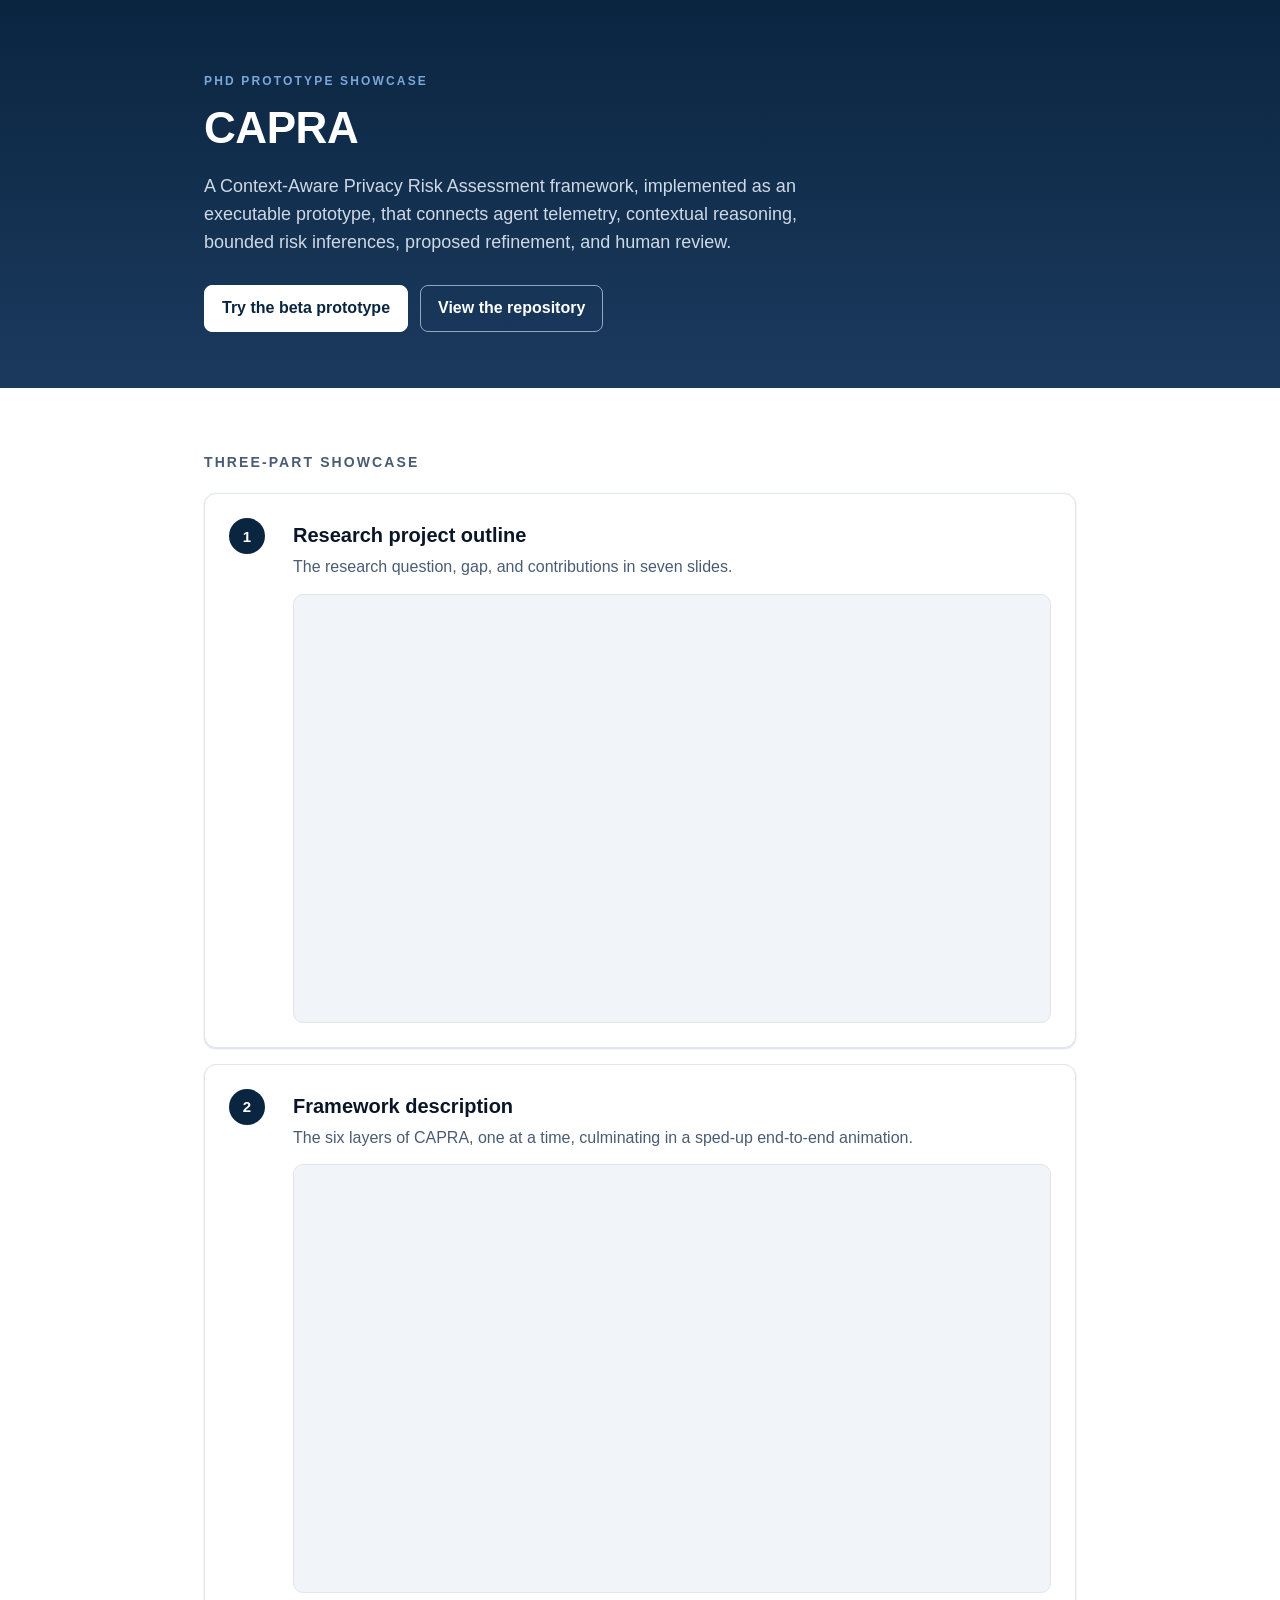
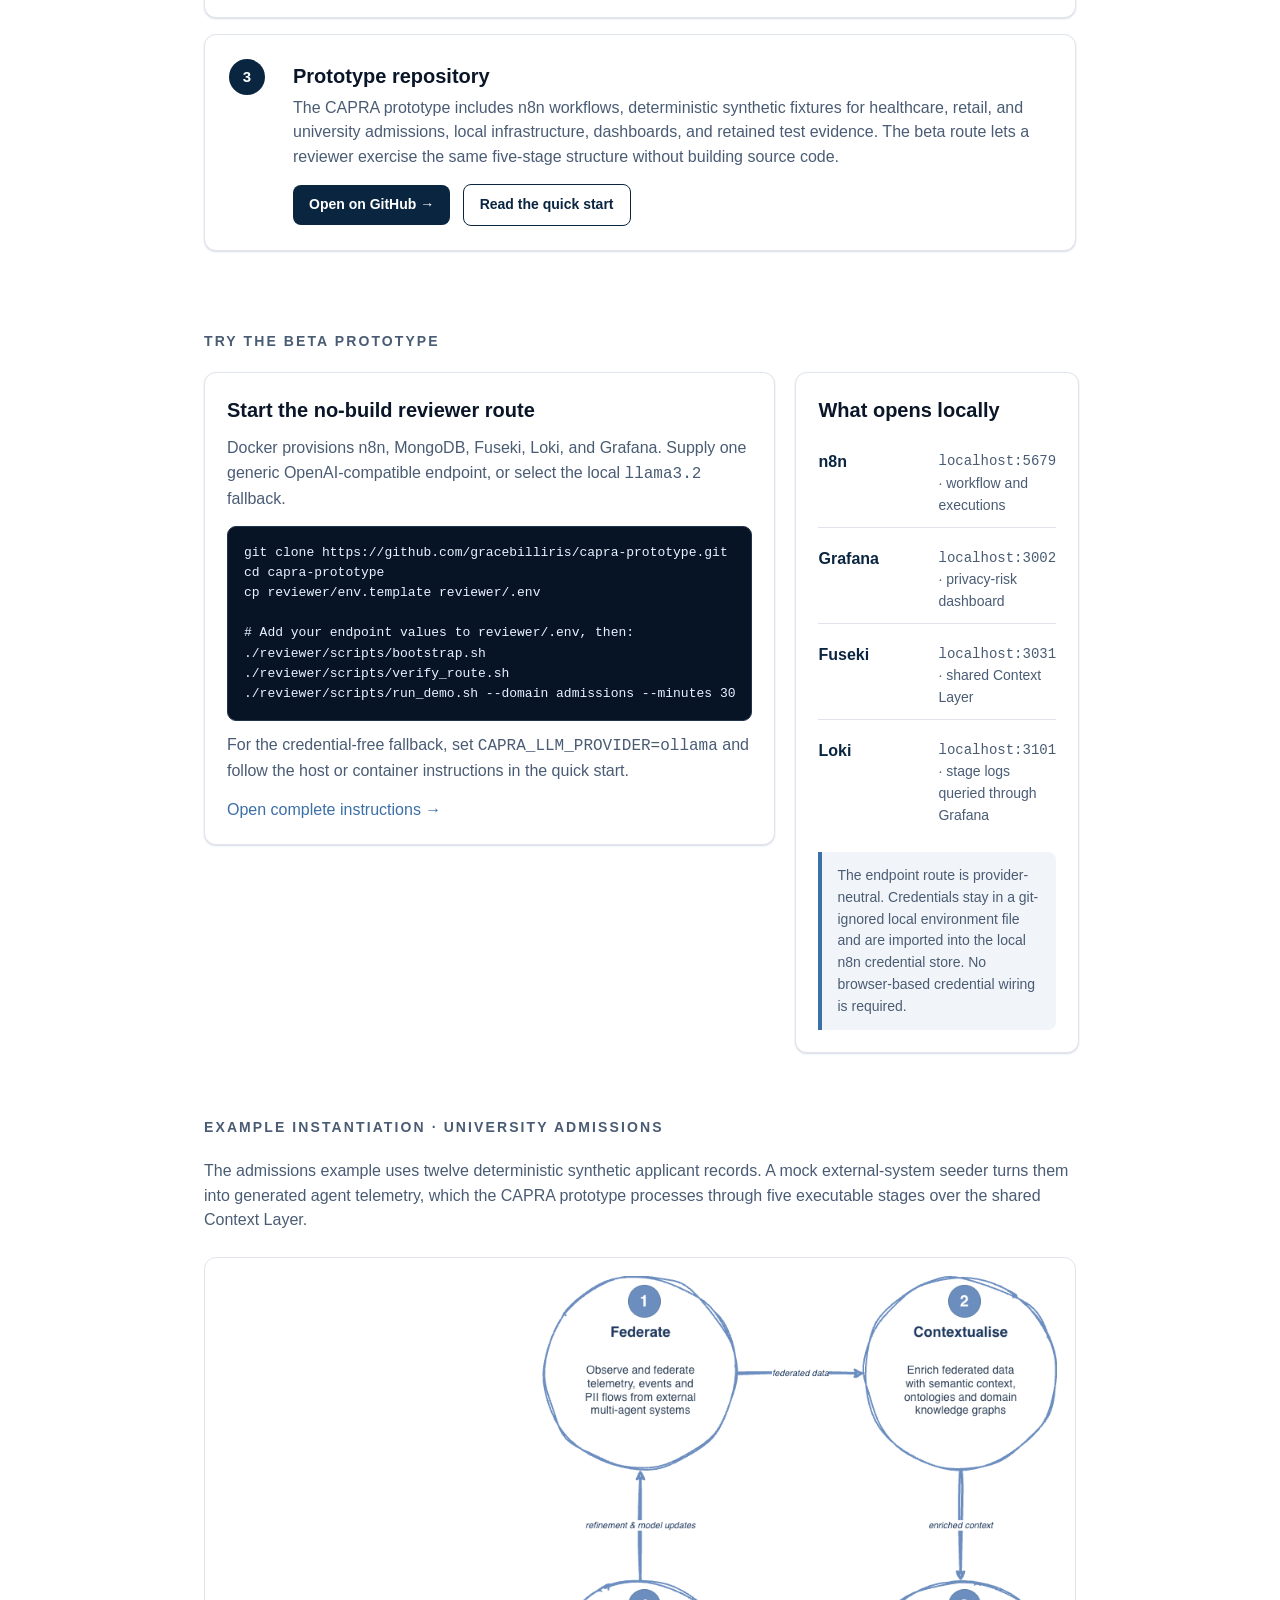
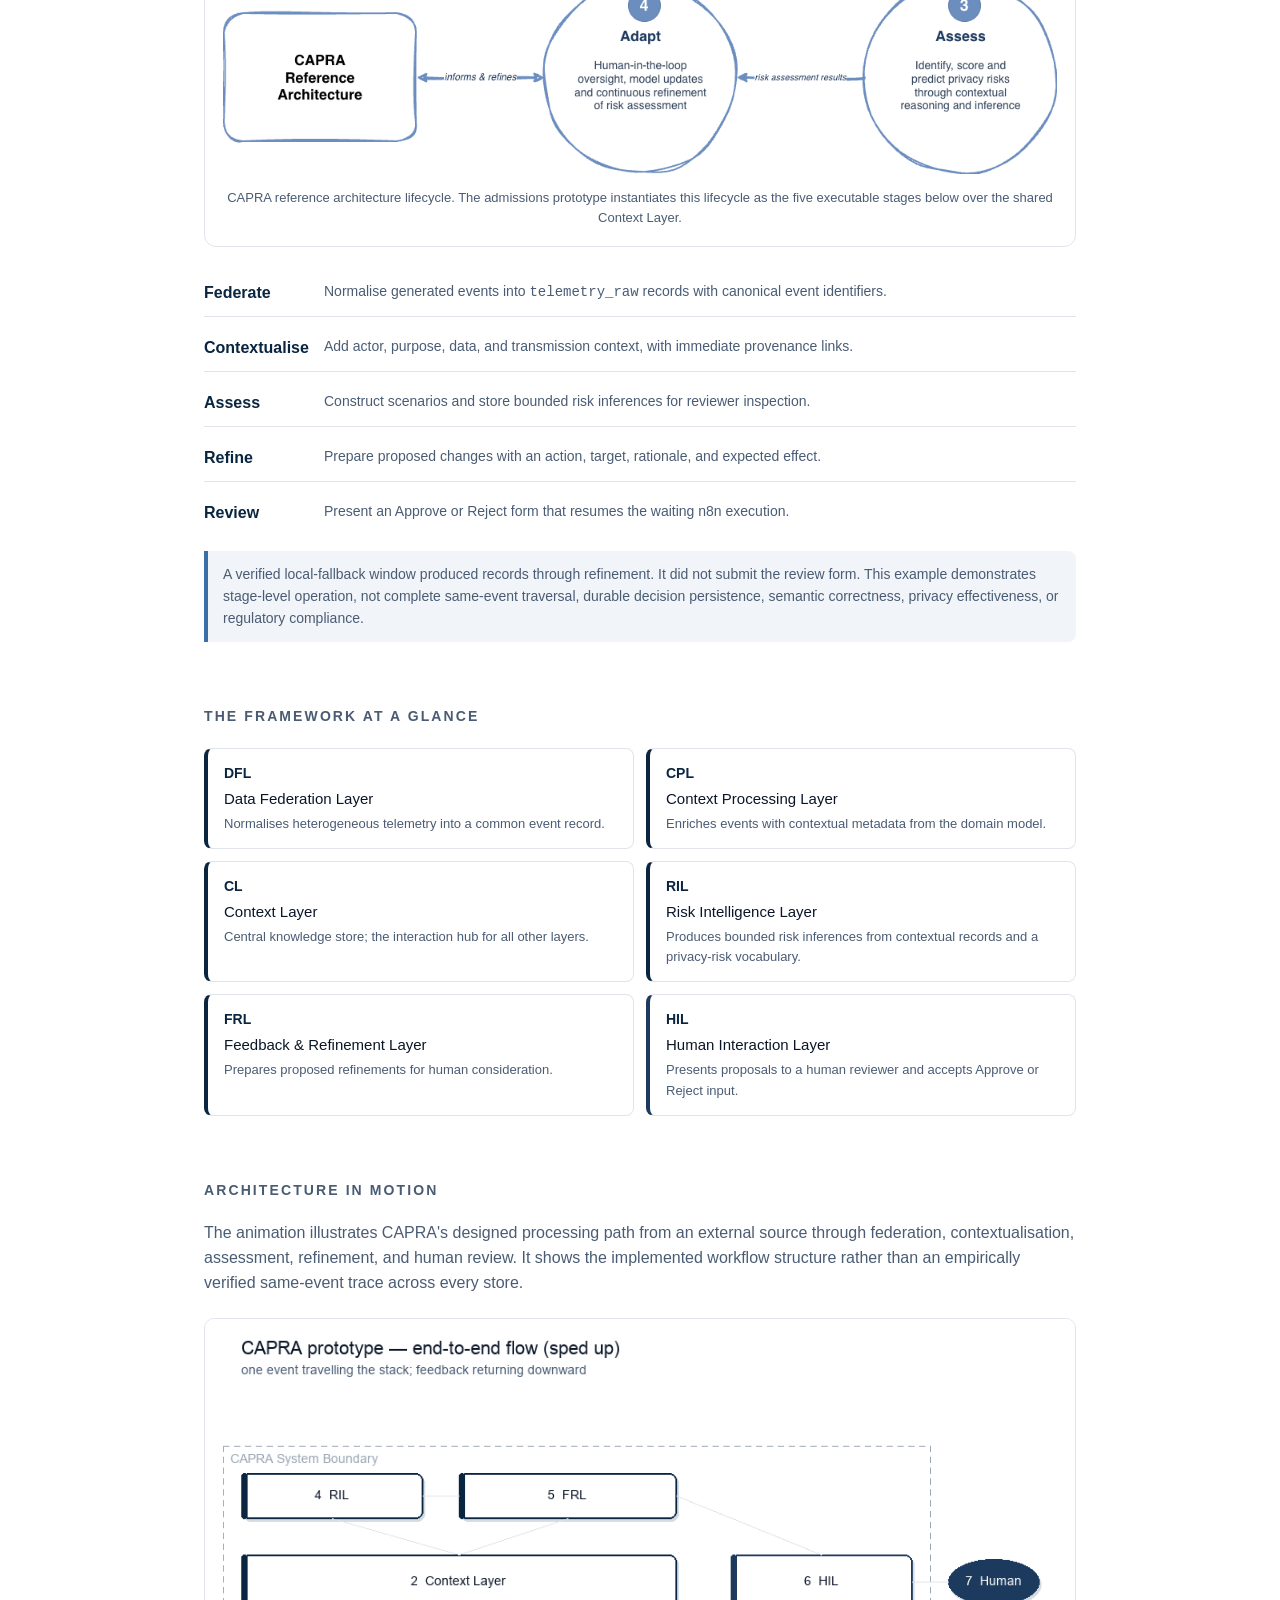
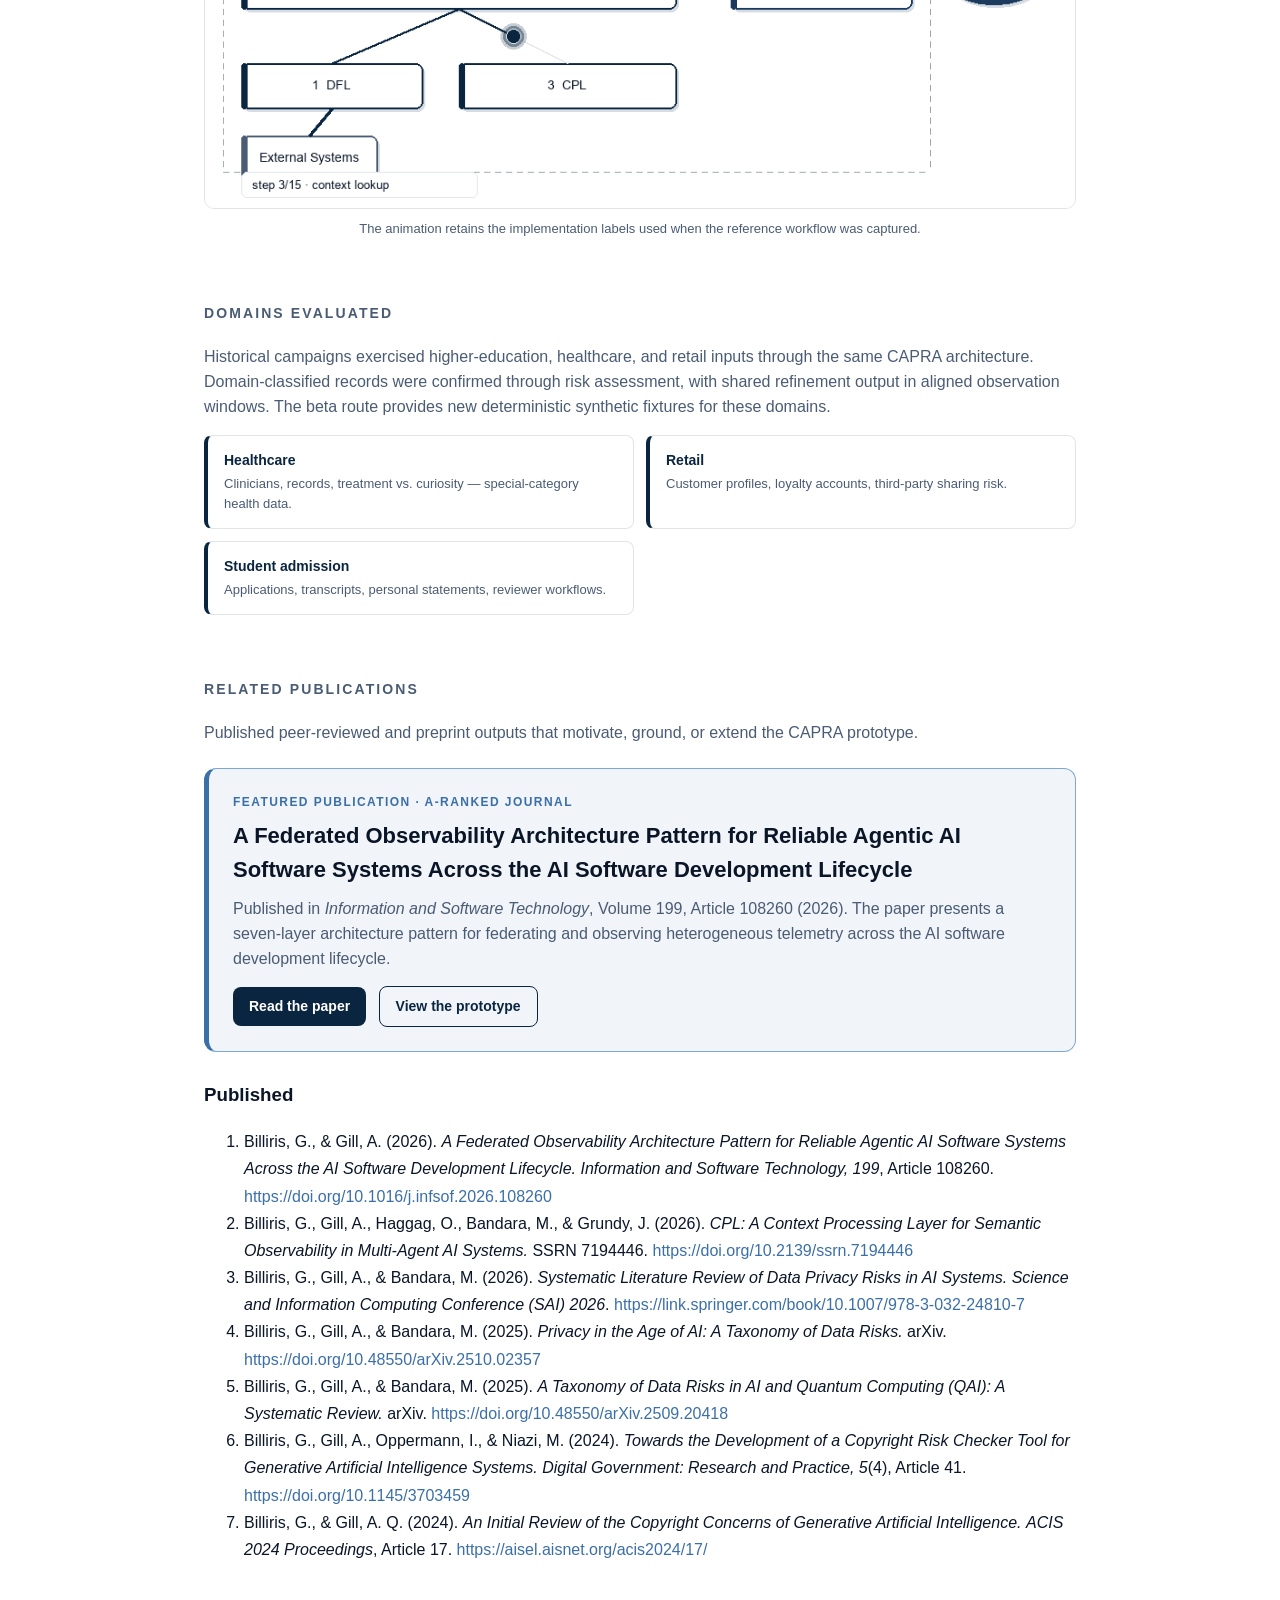
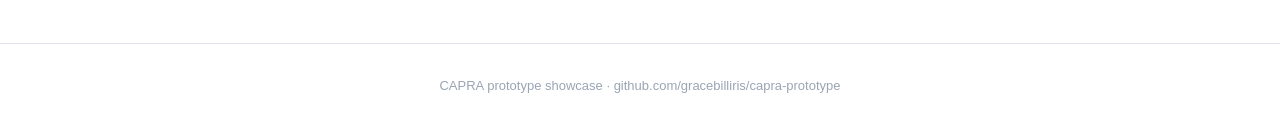
==== commit 8dadb507: "Add CAPRA reference architecture figure" ====
--- a/docs/index.html
+++ b/docs/index.html
@@ -102,6 +102,16 @@
   }
   .diagram img{max-width:100%; display:block; margin:0 auto; border-radius:6px}
   .diagram .caption{color:var(--muted); font-size:13px; margin-top:10px; text-align:center}
+  .reference-architecture{
+    margin:24px 0; padding:18px; border:1px solid var(--line);
+    border-radius:12px; background:var(--paper);
+  }
+  .reference-architecture img{
+    width:100%; height:auto; display:block; margin:0 auto;
+  }
+  .reference-architecture figcaption{
+    color:var(--slate); font-size:13px; margin-top:14px; text-align:center;
+  }
 
   .stack{display:grid; grid-template-columns:repeat(2,1fr); gap:12px; margin-top:12px}
   .layer{
@@ -264,6 +274,17 @@
   <section>
     <h2>Example instantiation · university admissions</h2>
     <p style="color:var(--slate)">The admissions example uses twelve deterministic synthetic applicant records. A mock external-system seeder turns them into generated agent telemetry, which the CAPRA prototype processes through five executable stages over the shared Context Layer.</p>
+    <figure class="reference-architecture">
+      <img
+        src="assets/capra-reference-architecture.png"
+        alt="CAPRA reference architecture lifecycle showing Federate, Contextualise, Assess, and Adapt connected by data, context, assessment, and refinement flows, with human oversight informing adaptation"
+        width="1042"
+        height="622"
+      />
+      <figcaption>
+        CAPRA reference architecture lifecycle. The admissions prototype instantiates this lifecycle as the five executable stages below over the shared Context Layer.
+      </figcaption>
+    </figure>
     <div class="flow">
       <div class="flow-row"><strong>Federate</strong><span>Normalise generated events into <code>telemetry_raw</code> records with canonical event identifiers.</span></div>
       <div class="flow-row"><strong>Contextualise</strong><span>Add actor, purpose, data, and transmission context, with immediate provenance links.</span></div>
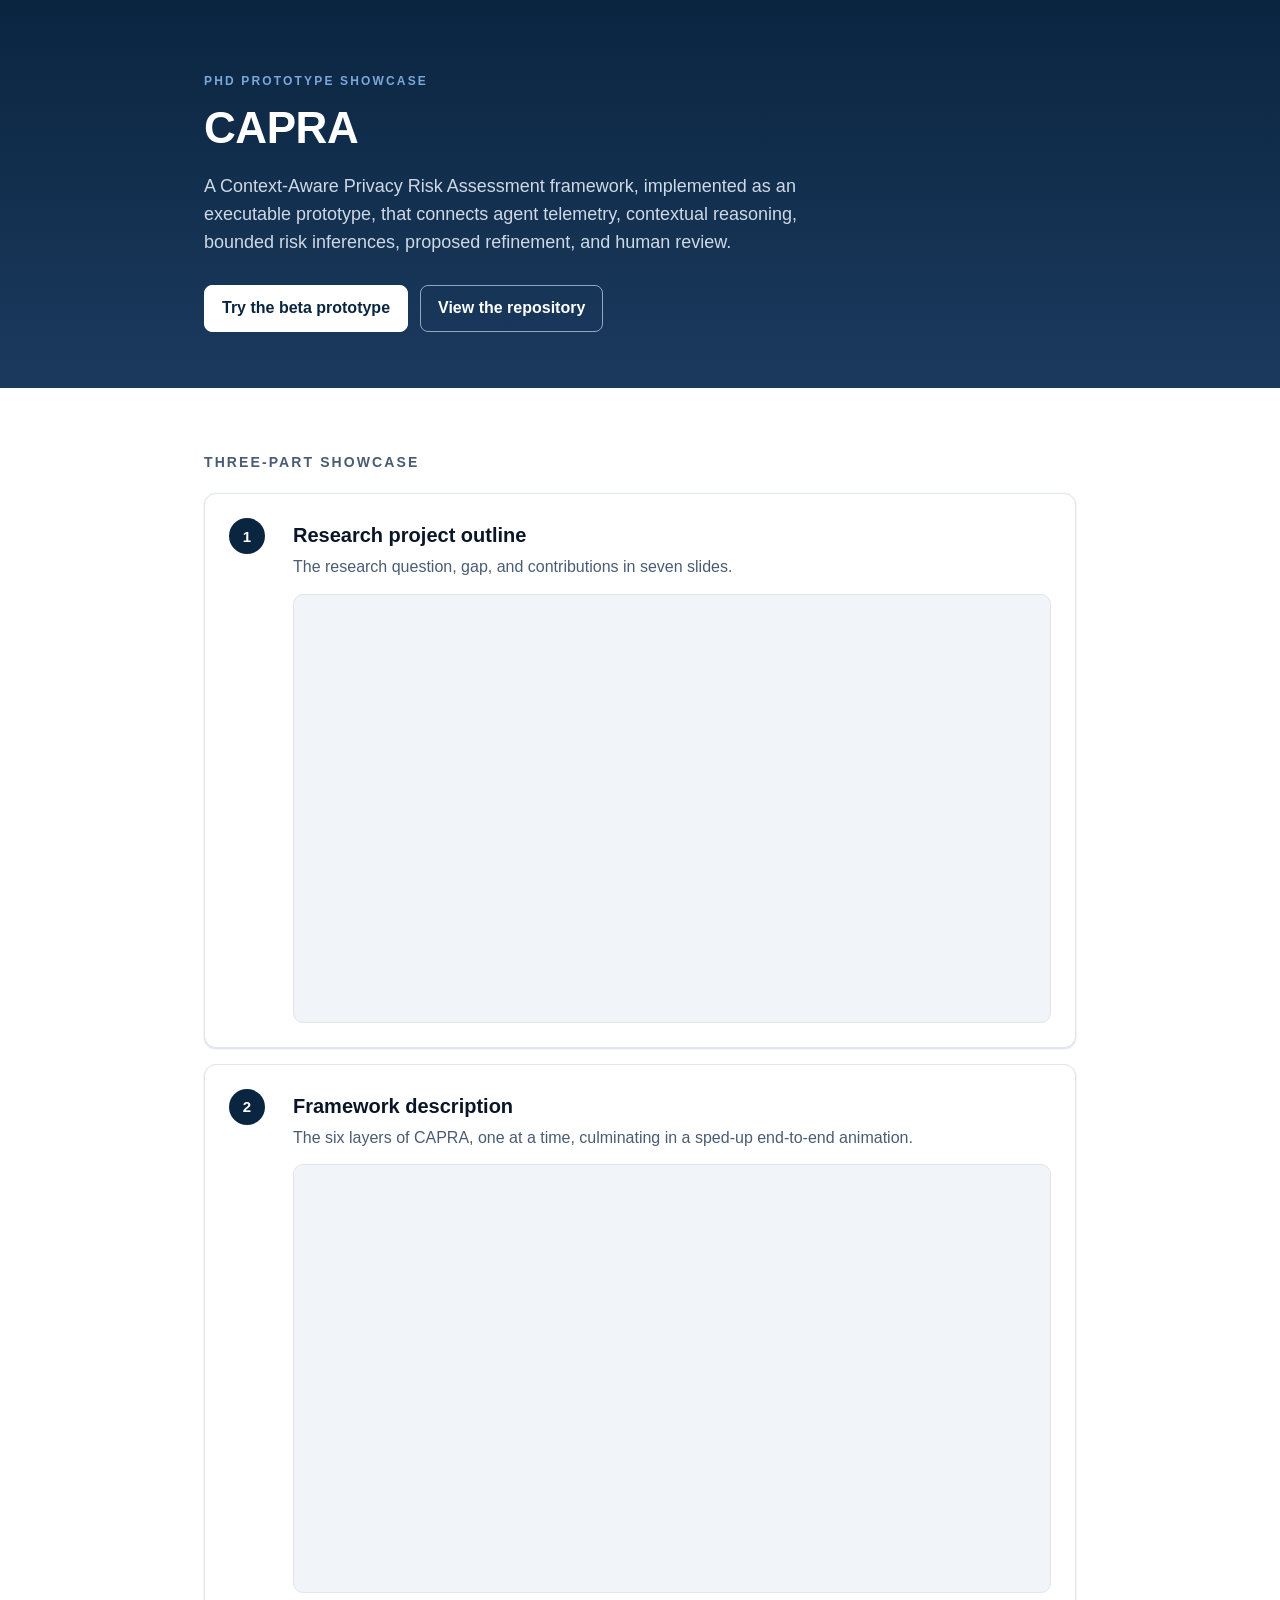
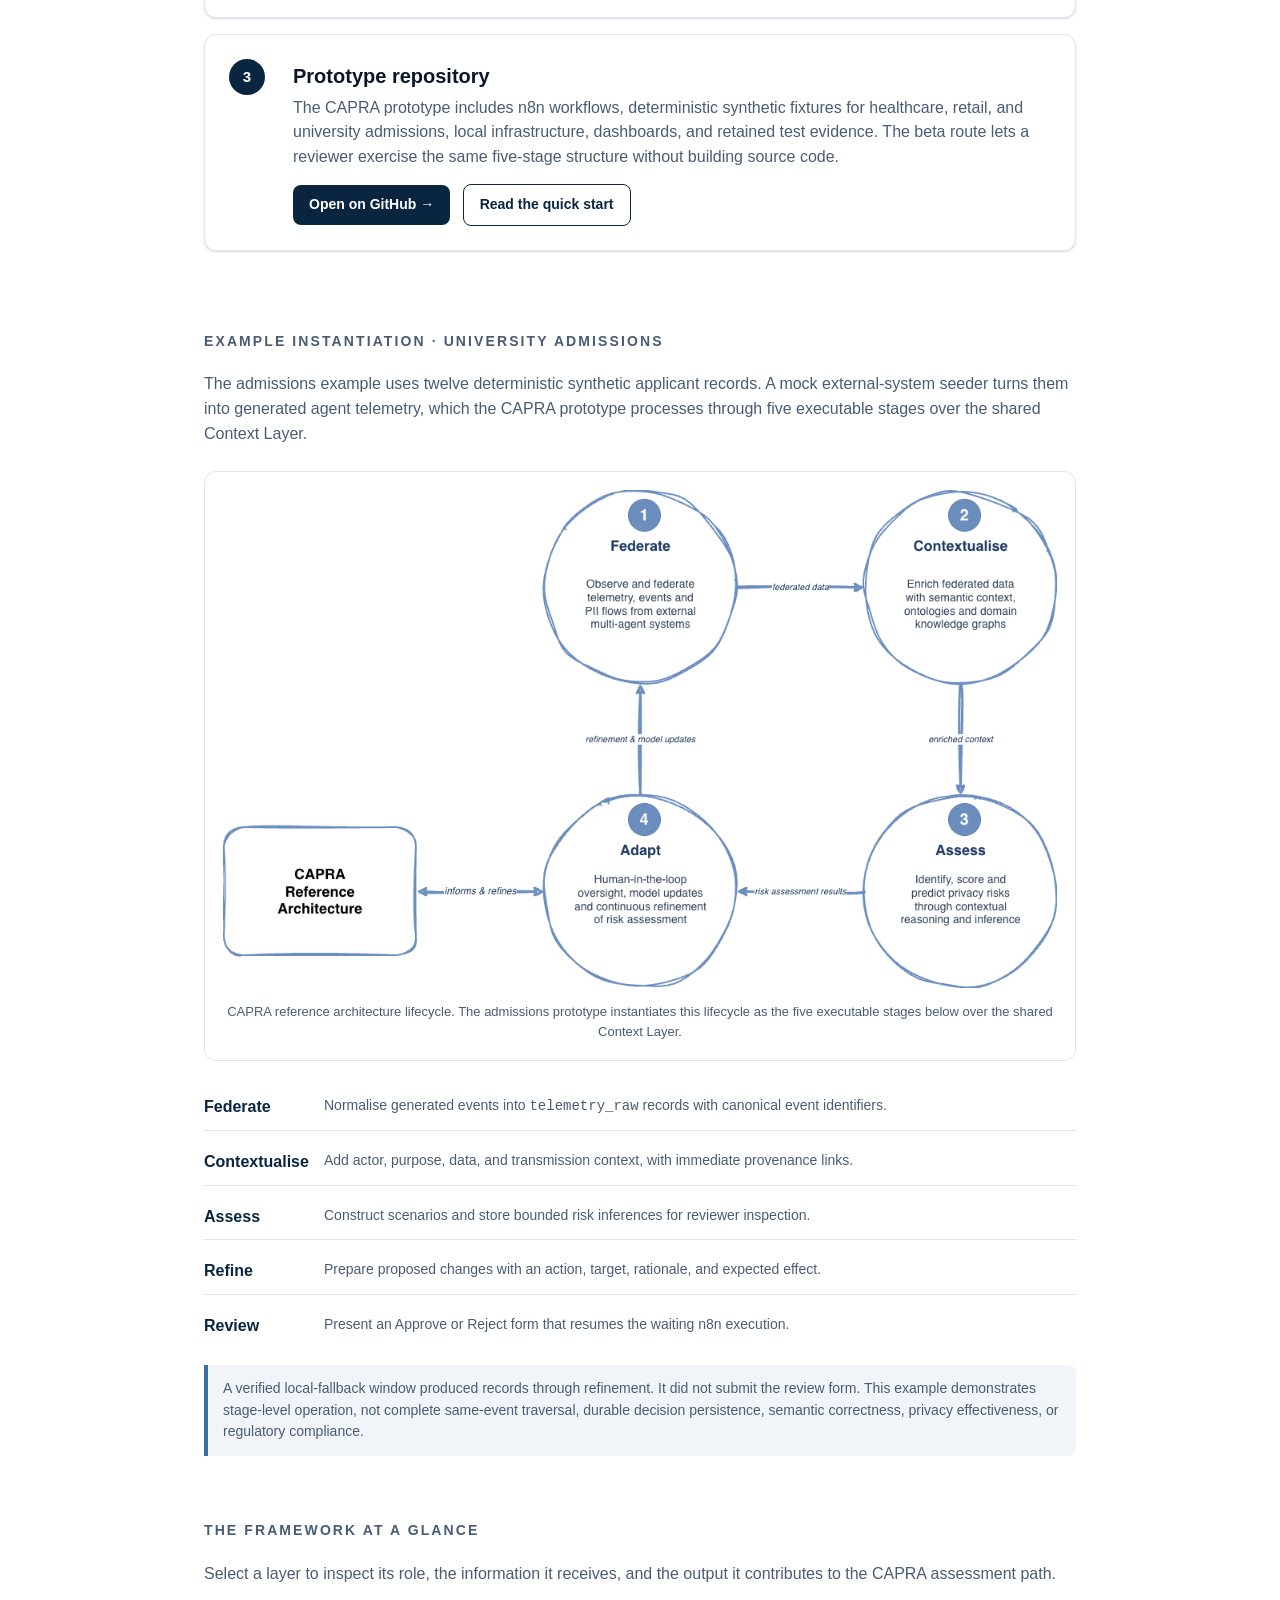
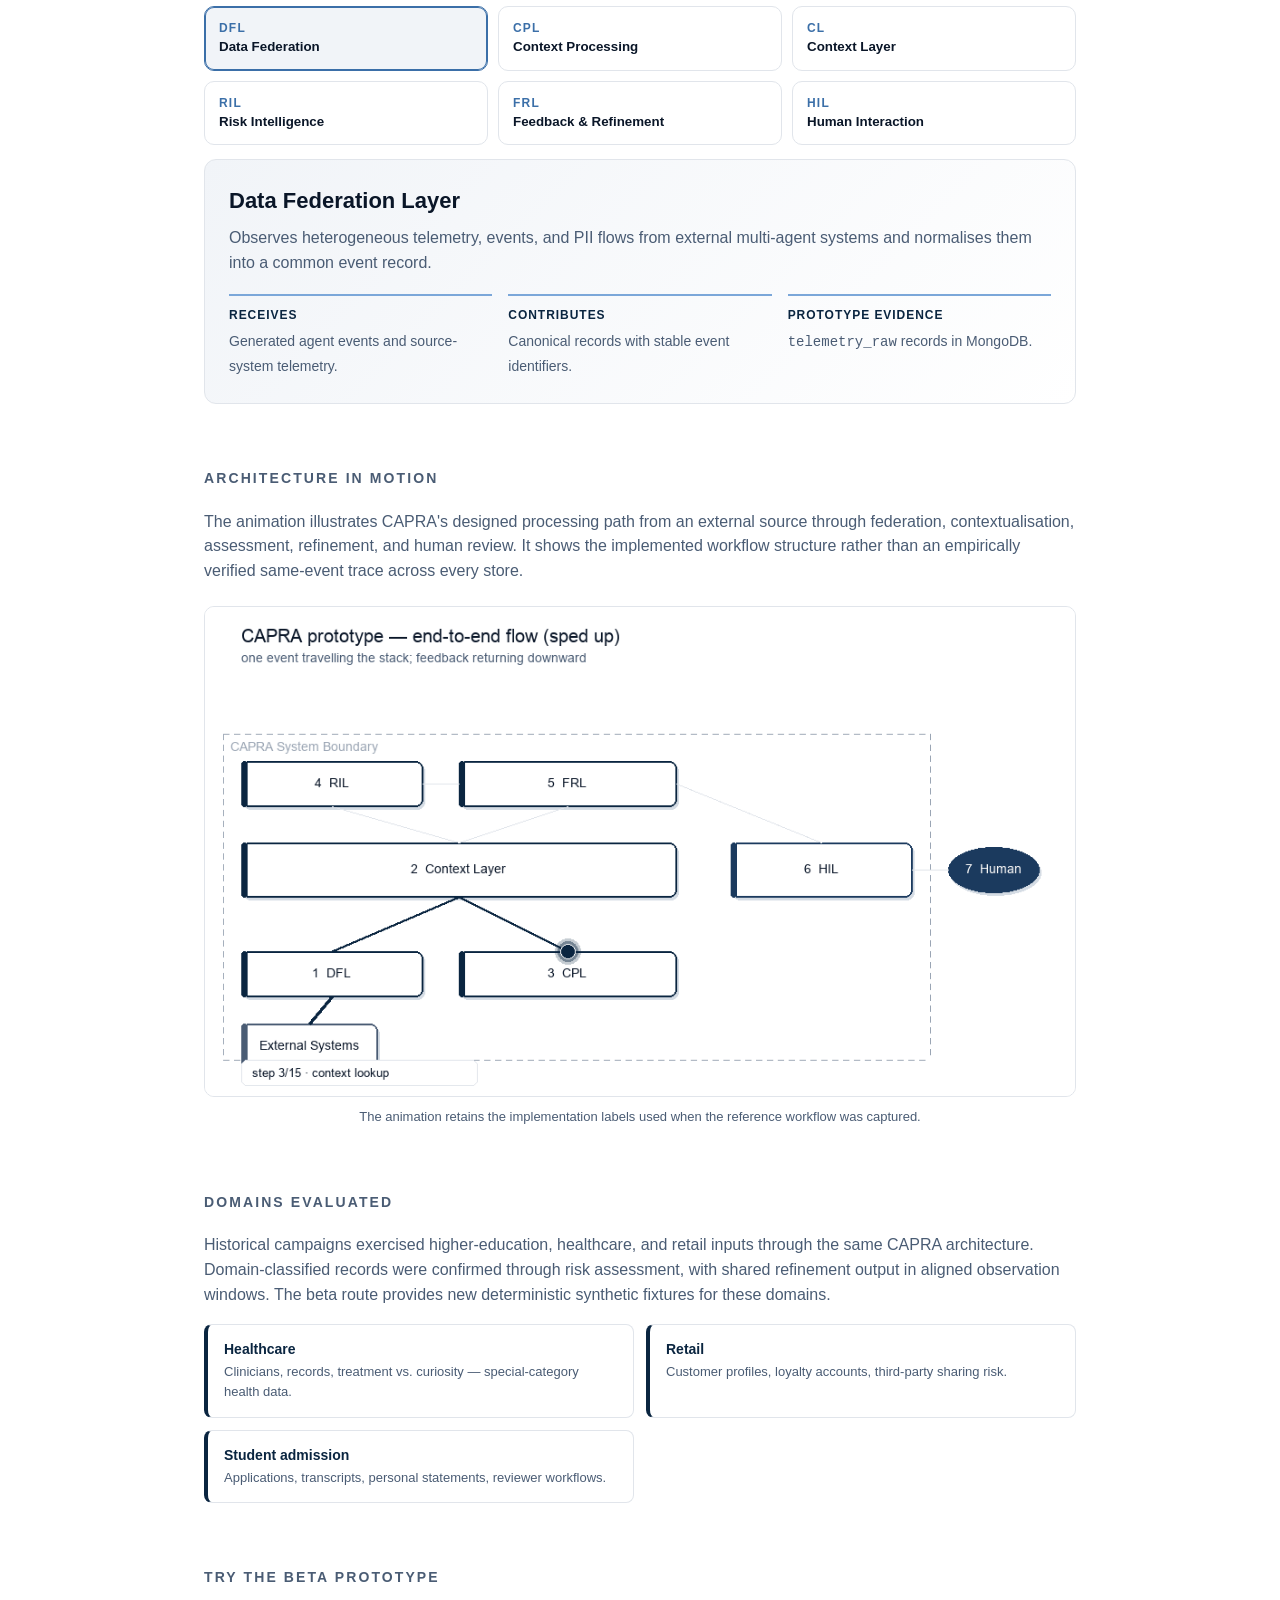
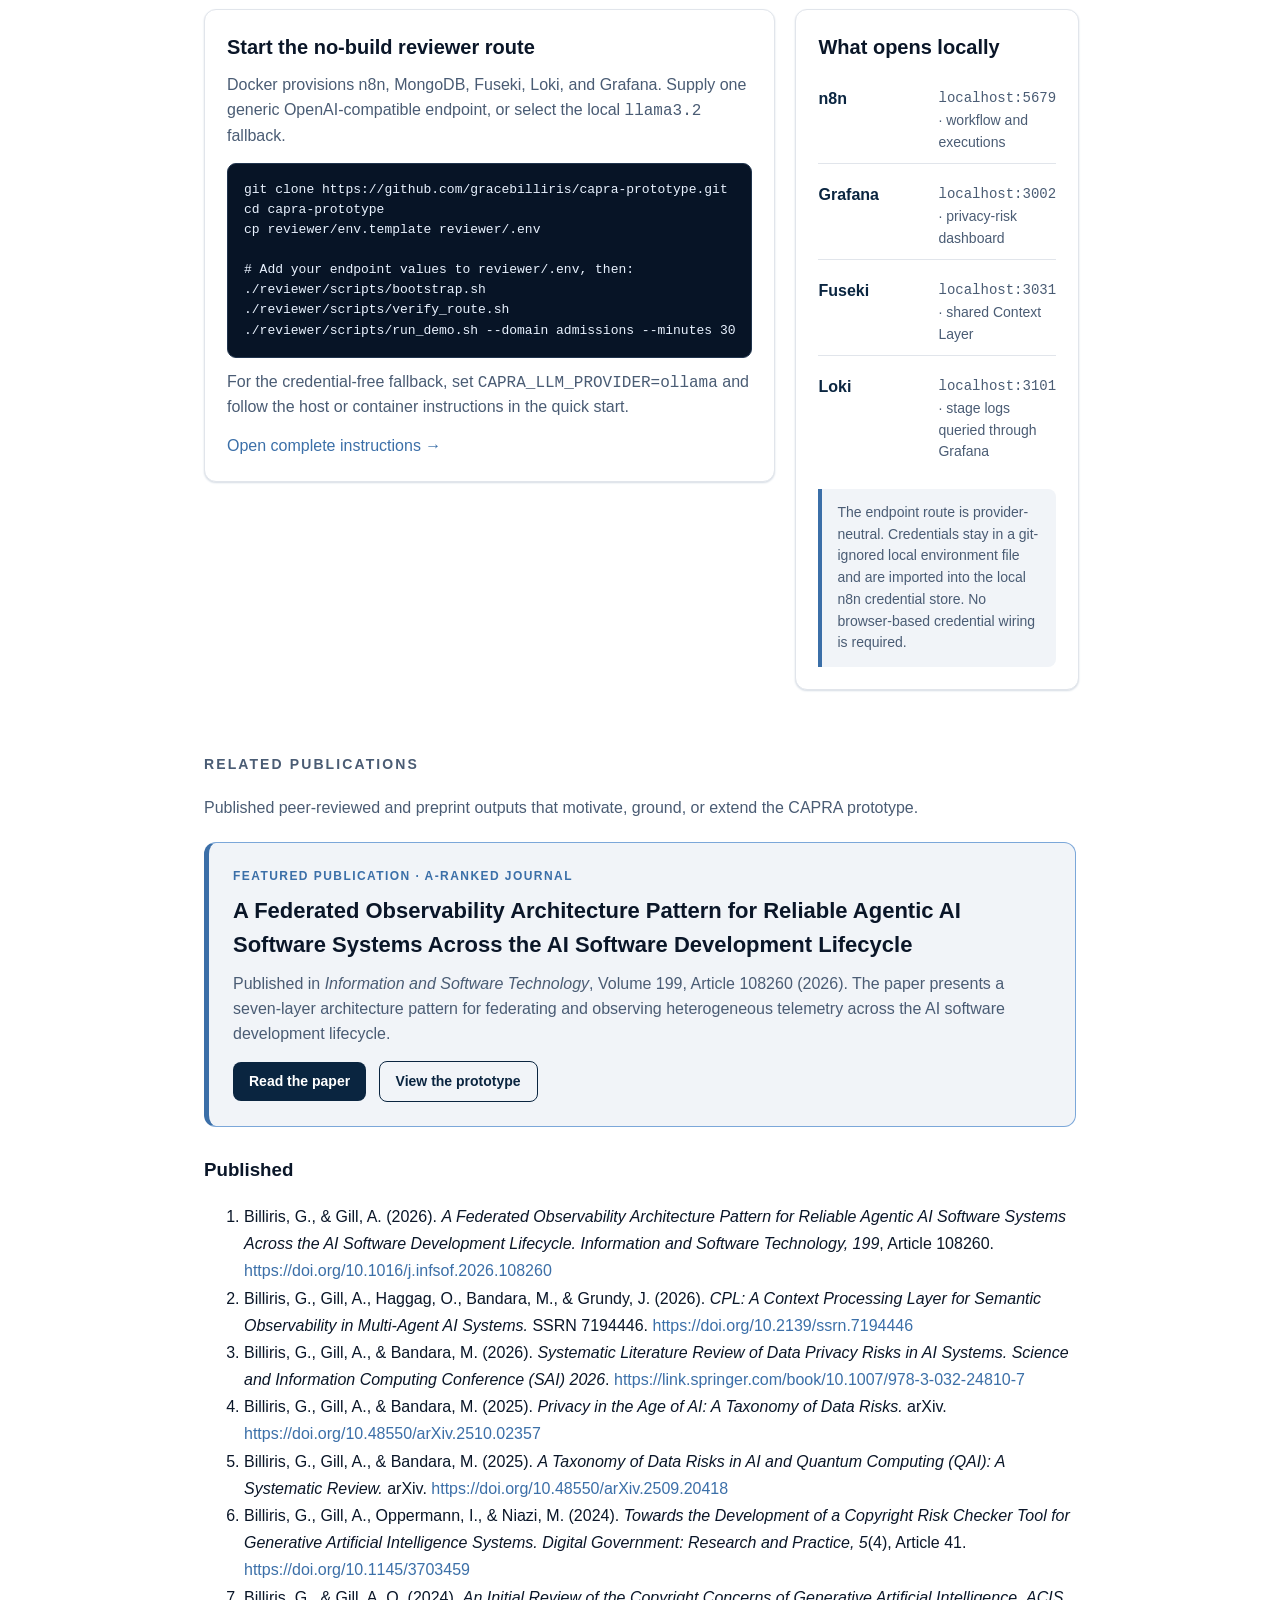
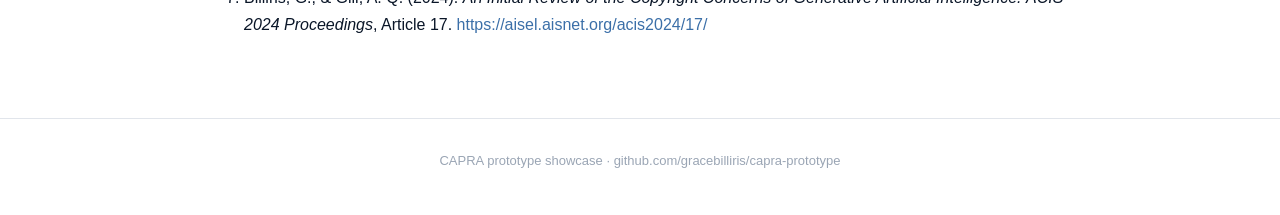
==== commit a151421b: "Add interactive CAPRA layer explorer" ====
--- a/docs/index.html
+++ b/docs/index.html
@@ -123,6 +123,47 @@
   .layer .n{font-size:15px; color:var(--ink); margin-bottom:4px}
   .layer .d{font-size:13px; color:var(--slate)}
 
+  .architecture-explorer{margin-top:20px}
+  .layer-tabs{
+    display:grid; grid-template-columns:repeat(3,1fr); gap:10px;
+    margin-bottom:14px;
+  }
+  .layer-tab{
+    appearance:none; width:100%; border:1px solid var(--line);
+    border-radius:10px; padding:14px; background:var(--paper);
+    color:var(--ink); text-align:left; cursor:pointer;
+    transition:border-color 180ms ease, background-color 180ms ease, transform 180ms ease;
+  }
+  .layer-tab:hover{border-color:var(--sky); transform:translateY(-1px)}
+  .layer-tab:focus-visible{outline:3px solid var(--sky); outline-offset:2px}
+  .layer-tab[aria-selected="true"]{
+    border-color:var(--midblue); background:var(--soft);
+    box-shadow:inset 0 0 0 1px var(--midblue);
+  }
+  .layer-tab .code{
+    display:block; color:var(--midblue); font-size:12px; font-weight:700;
+    letter-spacing:.1em; margin-bottom:3px;
+  }
+  .layer-tab .name{display:block; font-weight:650; line-height:1.3}
+  .layer-panel{
+    border:1px solid var(--line); border-radius:12px; padding:24px;
+    background:linear-gradient(135deg,var(--soft),var(--paper));
+  }
+  .layer-panel[hidden]{display:none}
+  .layer-panel h3{margin:0 0 8px; font-size:22px}
+  .layer-panel > p{margin:0 0 18px; color:var(--slate)}
+  .layer-detail-grid{
+    display:grid; grid-template-columns:repeat(3,1fr); gap:16px;
+  }
+  .layer-detail-grid div{
+    border-top:2px solid var(--sky); padding-top:10px;
+  }
+  .layer-detail-grid strong{
+    display:block; color:var(--navy); font-size:12px;
+    letter-spacing:.08em; text-transform:uppercase; margin-bottom:5px;
+  }
+  .layer-detail-grid span{color:var(--slate); font-size:14px}
+
   .quick-grid{display:grid; grid-template-columns:1.05fr .95fr; gap:20px; align-items:start}
   .panel{
     border:1px solid var(--line); border-radius:12px; padding:22px;
@@ -177,9 +218,16 @@
   @media (max-width:640px){
     header.hero h1{font-size:32px}
     .stack,.quick-grid{grid-template-columns:1fr}
+    .layer-tabs{grid-template-columns:repeat(2,1fr)}
+    .layer-detail-grid{grid-template-columns:1fr}
     .card{grid-template-columns:1fr}
     .flow-row{grid-template-columns:1fr; gap:2px}
     .hero-actions{flex-direction:column; align-items:stretch}
+  }
+  @media (prefers-reduced-motion:reduce){
+    html{scroll-behavior:auto}
+    .layer-tab{transition:none}
+    .layer-tab:hover{transform:none}
   }
 </style>
 </head>
@@ -238,37 +286,6 @@
         </div>
       </div>
     </article>
-  </section>
-
-  <section id="try-capra">
-    <h2>Try the beta prototype</h2>
-    <div class="quick-grid">
-      <div class="panel">
-        <h3>Start the no-build reviewer route</h3>
-        <p>Docker provisions n8n, MongoDB, Fuseki, Loki, and Grafana. Supply one generic OpenAI-compatible endpoint, or select the local <code>llama3.2</code> fallback.</p>
-        <pre><code>git clone https://github.com/gracebilliris/capra-prototype.git
-cd capra-prototype
-cp reviewer/env.template reviewer/.env
-
-# Add your endpoint values to reviewer/.env, then:
-./reviewer/scripts/bootstrap.sh
-./reviewer/scripts/verify_route.sh
-./reviewer/scripts/run_demo.sh --domain admissions --minutes 30</code></pre>
-        <p>For the credential-free fallback, set <code>CAPRA_LLM_PROVIDER=ollama</code> and follow the host or container instructions in the quick start.</p>
-        <a class="cta" href="https://github.com/gracebilliris/capra-prototype/blob/main/reviewer/QUICKSTART.md">Open complete instructions →</a>
-      </div>
-
-      <div class="panel">
-        <h3>What opens locally</h3>
-        <div class="flow">
-          <div class="flow-row"><strong>n8n</strong><span><code>localhost:5679</code> · workflow and executions</span></div>
-          <div class="flow-row"><strong>Grafana</strong><span><code>localhost:3002</code> · privacy-risk dashboard</span></div>
-          <div class="flow-row"><strong>Fuseki</strong><span><code>localhost:3031</code> · shared Context Layer</span></div>
-          <div class="flow-row"><strong>Loki</strong><span><code>localhost:3101</code> · stage logs queried through Grafana</span></div>
-        </div>
-        <div class="note">The endpoint route is provider-neutral. Credentials stay in a git-ignored local environment file and are imported into the local n8n credential store. No browser-based credential wiring is required.</div>
-      </div>
-    </div>
   </section>
 
   <section>
@@ -297,13 +314,48 @@
 
   <section>
     <h2>The framework at a glance</h2>
-    <div class="stack">
-      <div class="layer"><div class="k">DFL</div><div class="n">Data Federation Layer</div><div class="d">Normalises heterogeneous telemetry into a common event record.</div></div>
-      <div class="layer"><div class="k">CPL</div><div class="n">Context Processing Layer</div><div class="d">Enriches events with contextual metadata from the domain model.</div></div>
-      <div class="layer"><div class="k">CL</div><div class="n">Context Layer</div><div class="d">Central knowledge store; the interaction hub for all other layers.</div></div>
-      <div class="layer"><div class="k">RIL</div><div class="n">Risk Intelligence Layer</div><div class="d">Produces bounded risk inferences from contextual records and a privacy-risk vocabulary.</div></div>
-      <div class="layer"><div class="k">FRL</div><div class="n">Feedback &amp; Refinement Layer</div><div class="d">Prepares proposed refinements for human consideration.</div></div>
-      <div class="layer human"><div class="k">HIL</div><div class="n">Human Interaction Layer</div><div class="d">Presents proposals to a human reviewer and accepts Approve or Reject input.</div></div>
+    <p style="color:var(--slate)">Select a layer to inspect its role, the information it receives, and the output it contributes to the CAPRA assessment path.</p>
+    <div class="architecture-explorer">
+      <div class="layer-tabs" role="tablist" aria-label="CAPRA architecture layers">
+        <button class="layer-tab" id="tab-dfl" role="tab" aria-selected="true" aria-controls="panel-dfl" tabindex="0"><span class="code">DFL</span><span class="name">Data Federation</span></button>
+        <button class="layer-tab" id="tab-cpl" role="tab" aria-selected="false" aria-controls="panel-cpl" tabindex="-1"><span class="code">CPL</span><span class="name">Context Processing</span></button>
+        <button class="layer-tab" id="tab-cl" role="tab" aria-selected="false" aria-controls="panel-cl" tabindex="-1"><span class="code">CL</span><span class="name">Context Layer</span></button>
+        <button class="layer-tab" id="tab-ril" role="tab" aria-selected="false" aria-controls="panel-ril" tabindex="-1"><span class="code">RIL</span><span class="name">Risk Intelligence</span></button>
+        <button class="layer-tab" id="tab-frl" role="tab" aria-selected="false" aria-controls="panel-frl" tabindex="-1"><span class="code">FRL</span><span class="name">Feedback &amp; Refinement</span></button>
+        <button class="layer-tab" id="tab-hil" role="tab" aria-selected="false" aria-controls="panel-hil" tabindex="-1"><span class="code">HIL</span><span class="name">Human Interaction</span></button>
+      </div>
+      <div class="layer-panels">
+        <article class="layer-panel" id="panel-dfl" role="tabpanel" aria-labelledby="tab-dfl">
+          <h3>Data Federation Layer</h3>
+          <p>Observes heterogeneous telemetry, events, and PII flows from external multi-agent systems and normalises them into a common event record.</p>
+          <div class="layer-detail-grid"><div><strong>Receives</strong><span>Generated agent events and source-system telemetry.</span></div><div><strong>Contributes</strong><span>Canonical records with stable event identifiers.</span></div><div><strong>Prototype evidence</strong><span><code>telemetry_raw</code> records in MongoDB.</span></div></div>
+        </article>
+        <article class="layer-panel" id="panel-cpl" role="tabpanel" aria-labelledby="tab-cpl" hidden>
+          <h3>Context Processing Layer</h3>
+          <p>Enriches federated events with semantic context so later reasoning can account for actors, purposes, data categories, transmission, and domain conditions.</p>
+          <div class="layer-detail-grid"><div><strong>Receives</strong><span>Canonical telemetry and domain knowledge.</span></div><div><strong>Contributes</strong><span>Contextual assertions linked to their source event.</span></div><div><strong>Prototype evidence</strong><span>Enriched telemetry and <code>prov:wasDerivedFrom</code> links.</span></div></div>
+        </article>
+        <article class="layer-panel" id="panel-cl" role="tabpanel" aria-labelledby="tab-cl" hidden>
+          <h3>Context Layer</h3>
+          <p>Acts as CAPRA's shared knowledge substrate, retaining domain concepts and the contextual state exchanged across the executable layers.</p>
+          <div class="layer-detail-grid"><div><strong>Receives</strong><span>Context, assessment, and refinement assertions.</span></div><div><strong>Contributes</strong><span>A traceable knowledge base for cross-layer reasoning.</span></div><div><strong>Prototype evidence</strong><span>Ontology records queried through Apache Jena Fuseki.</span></div></div>
+        </article>
+        <article class="layer-panel" id="panel-ril" role="tabpanel" aria-labelledby="tab-ril" hidden>
+          <h3>Risk Intelligence Layer</h3>
+          <p>Constructs scenarios and produces bounded risk inferences from enriched context and the prototype's privacy-risk vocabulary.</p>
+          <div class="layer-detail-grid"><div><strong>Receives</strong><span>Enriched events, domain context, and risk concepts.</span></div><div><strong>Contributes</strong><span>Severity-labelled inferences with supporting rationale.</span></div><div><strong>Prototype evidence</strong><span>Scenario, simulation, scoring, and <code>risk_inference_results</code> records.</span></div></div>
+        </article>
+        <article class="layer-panel" id="panel-frl" role="tabpanel" aria-labelledby="tab-frl" hidden>
+          <h3>Feedback &amp; Refinement Layer</h3>
+          <p>Transforms assessment outcomes into bounded refinement proposals for human consideration rather than changing the system autonomously.</p>
+          <div class="layer-detail-grid"><div><strong>Receives</strong><span>Risk results and reviewer decisions.</span></div><div><strong>Contributes</strong><span>Proposed actions, targets, rationales, and expected effects.</span></div><div><strong>Prototype evidence</strong><span><code>evaluation_results</code> and <code>feedback_results</code> records.</span></div></div>
+        </article>
+        <article class="layer-panel" id="panel-hil" role="tabpanel" aria-labelledby="tab-hil" hidden>
+          <h3>Human Interaction Layer</h3>
+          <p>Presents refinement proposals to a human reviewer and captures an explicit approval or rejection decision.</p>
+          <div class="layer-detail-grid"><div><strong>Receives</strong><span>A proposed refinement and its supporting assessment.</span></div><div><strong>Contributes</strong><span>Human oversight and a recorded decision.</span></div><div><strong>Prototype evidence</strong><span>An Approve or Reject n8n form that resumes the waiting execution.</span></div></div>
+        </article>
+      </div>
     </div>
   </section>
 
@@ -326,6 +378,37 @@
       <div class="layer"><div class="k">Healthcare</div><div class="d">Clinicians, records, treatment vs. curiosity — special-category health data.</div></div>
       <div class="layer"><div class="k">Retail</div><div class="d">Customer profiles, loyalty accounts, third-party sharing risk.</div></div>
       <div class="layer"><div class="k">Student admission</div><div class="d">Applications, transcripts, personal statements, reviewer workflows.</div></div>
+    </div>
+  </section>
+
+  <section id="try-capra">
+    <h2>Try the beta prototype</h2>
+    <div class="quick-grid">
+      <div class="panel">
+        <h3>Start the no-build reviewer route</h3>
+        <p>Docker provisions n8n, MongoDB, Fuseki, Loki, and Grafana. Supply one generic OpenAI-compatible endpoint, or select the local <code>llama3.2</code> fallback.</p>
+        <pre><code>git clone https://github.com/gracebilliris/capra-prototype.git
+cd capra-prototype
+cp reviewer/env.template reviewer/.env
+
+# Add your endpoint values to reviewer/.env, then:
+./reviewer/scripts/bootstrap.sh
+./reviewer/scripts/verify_route.sh
+./reviewer/scripts/run_demo.sh --domain admissions --minutes 30</code></pre>
+        <p>For the credential-free fallback, set <code>CAPRA_LLM_PROVIDER=ollama</code> and follow the host or container instructions in the quick start.</p>
+        <a class="cta" href="https://github.com/gracebilliris/capra-prototype/blob/main/reviewer/QUICKSTART.md">Open complete instructions →</a>
+      </div>
+
+      <div class="panel">
+        <h3>What opens locally</h3>
+        <div class="flow">
+          <div class="flow-row"><strong>n8n</strong><span><code>localhost:5679</code> · workflow and executions</span></div>
+          <div class="flow-row"><strong>Grafana</strong><span><code>localhost:3002</code> · privacy-risk dashboard</span></div>
+          <div class="flow-row"><strong>Fuseki</strong><span><code>localhost:3031</code> · shared Context Layer</span></div>
+          <div class="flow-row"><strong>Loki</strong><span><code>localhost:3101</code> · stage logs queried through Grafana</span></div>
+        </div>
+        <div class="note">The endpoint route is provider-neutral. Credentials stay in a git-ignored local environment file and are imported into the local n8n credential store. No browser-based credential wiring is required.</div>
+      </div>
     </div>
   </section>
 
@@ -359,5 +442,38 @@
   CAPRA prototype showcase · <a href="https://github.com/gracebilliris/capra-prototype" style="color:inherit">github.com/gracebilliris/capra-prototype</a>
 </footer>
 
+<script>
+  (() => {
+    const tabs = Array.from(document.querySelectorAll('[role="tab"]'));
+    const panels = Array.from(document.querySelectorAll('[role="tabpanel"]'));
+
+    const activateTab = (tab, moveFocus = false) => {
+      tabs.forEach((item) => {
+        const selected = item === tab;
+        item.setAttribute('aria-selected', String(selected));
+        item.tabIndex = selected ? 0 : -1;
+      });
+      panels.forEach((panel) => {
+        panel.hidden = panel.id !== tab.getAttribute('aria-controls');
+      });
+      if (moveFocus) tab.focus();
+    };
+
+    tabs.forEach((tab, index) => {
+      tab.addEventListener('click', () => activateTab(tab));
+      tab.addEventListener('keydown', (event) => {
+        if (!['ArrowLeft', 'ArrowRight', 'Home', 'End'].includes(event.key)) return;
+        event.preventDefault();
+        let nextIndex = index;
+        if (event.key === 'ArrowRight') nextIndex = (index + 1) % tabs.length;
+        if (event.key === 'ArrowLeft') nextIndex = (index - 1 + tabs.length) % tabs.length;
+        if (event.key === 'Home') nextIndex = 0;
+        if (event.key === 'End') nextIndex = tabs.length - 1;
+        activateTab(tabs[nextIndex], true);
+      });
+    });
+  })();
+</script>
+
 </body>
 </html>
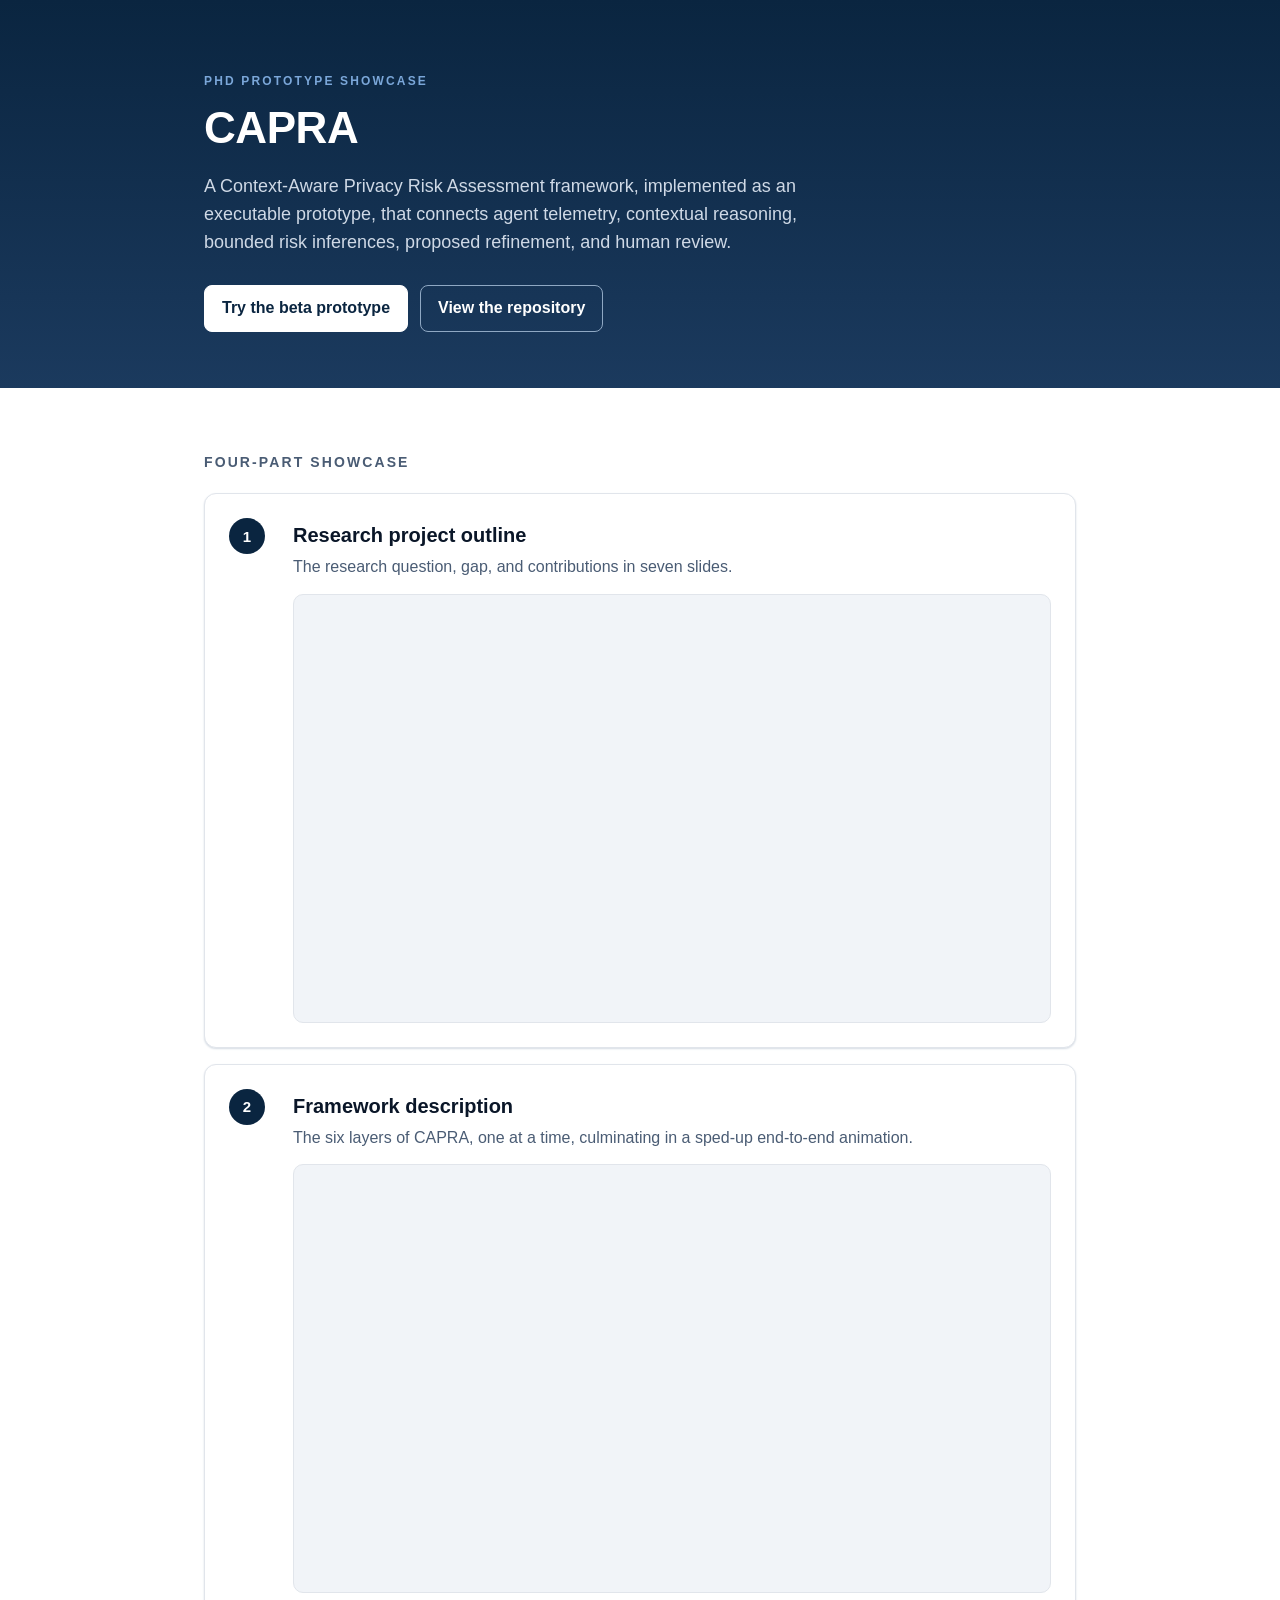
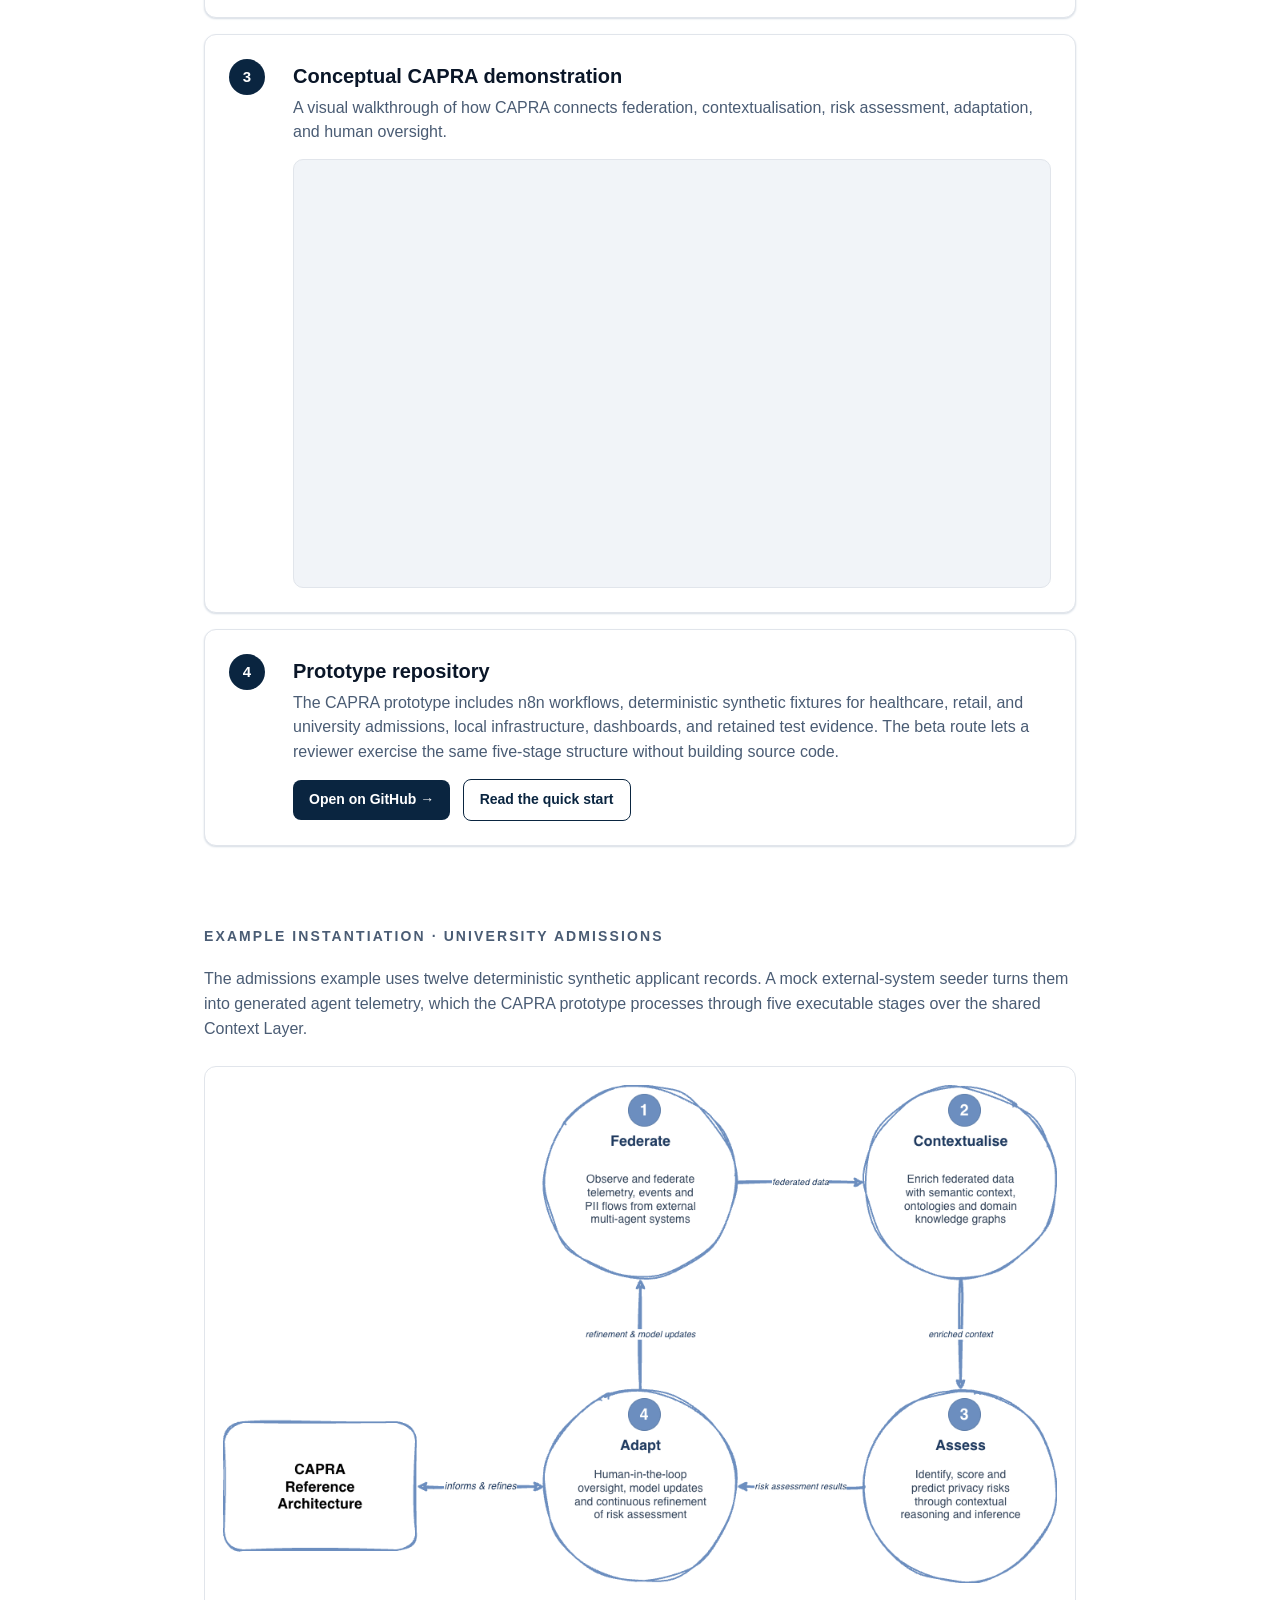
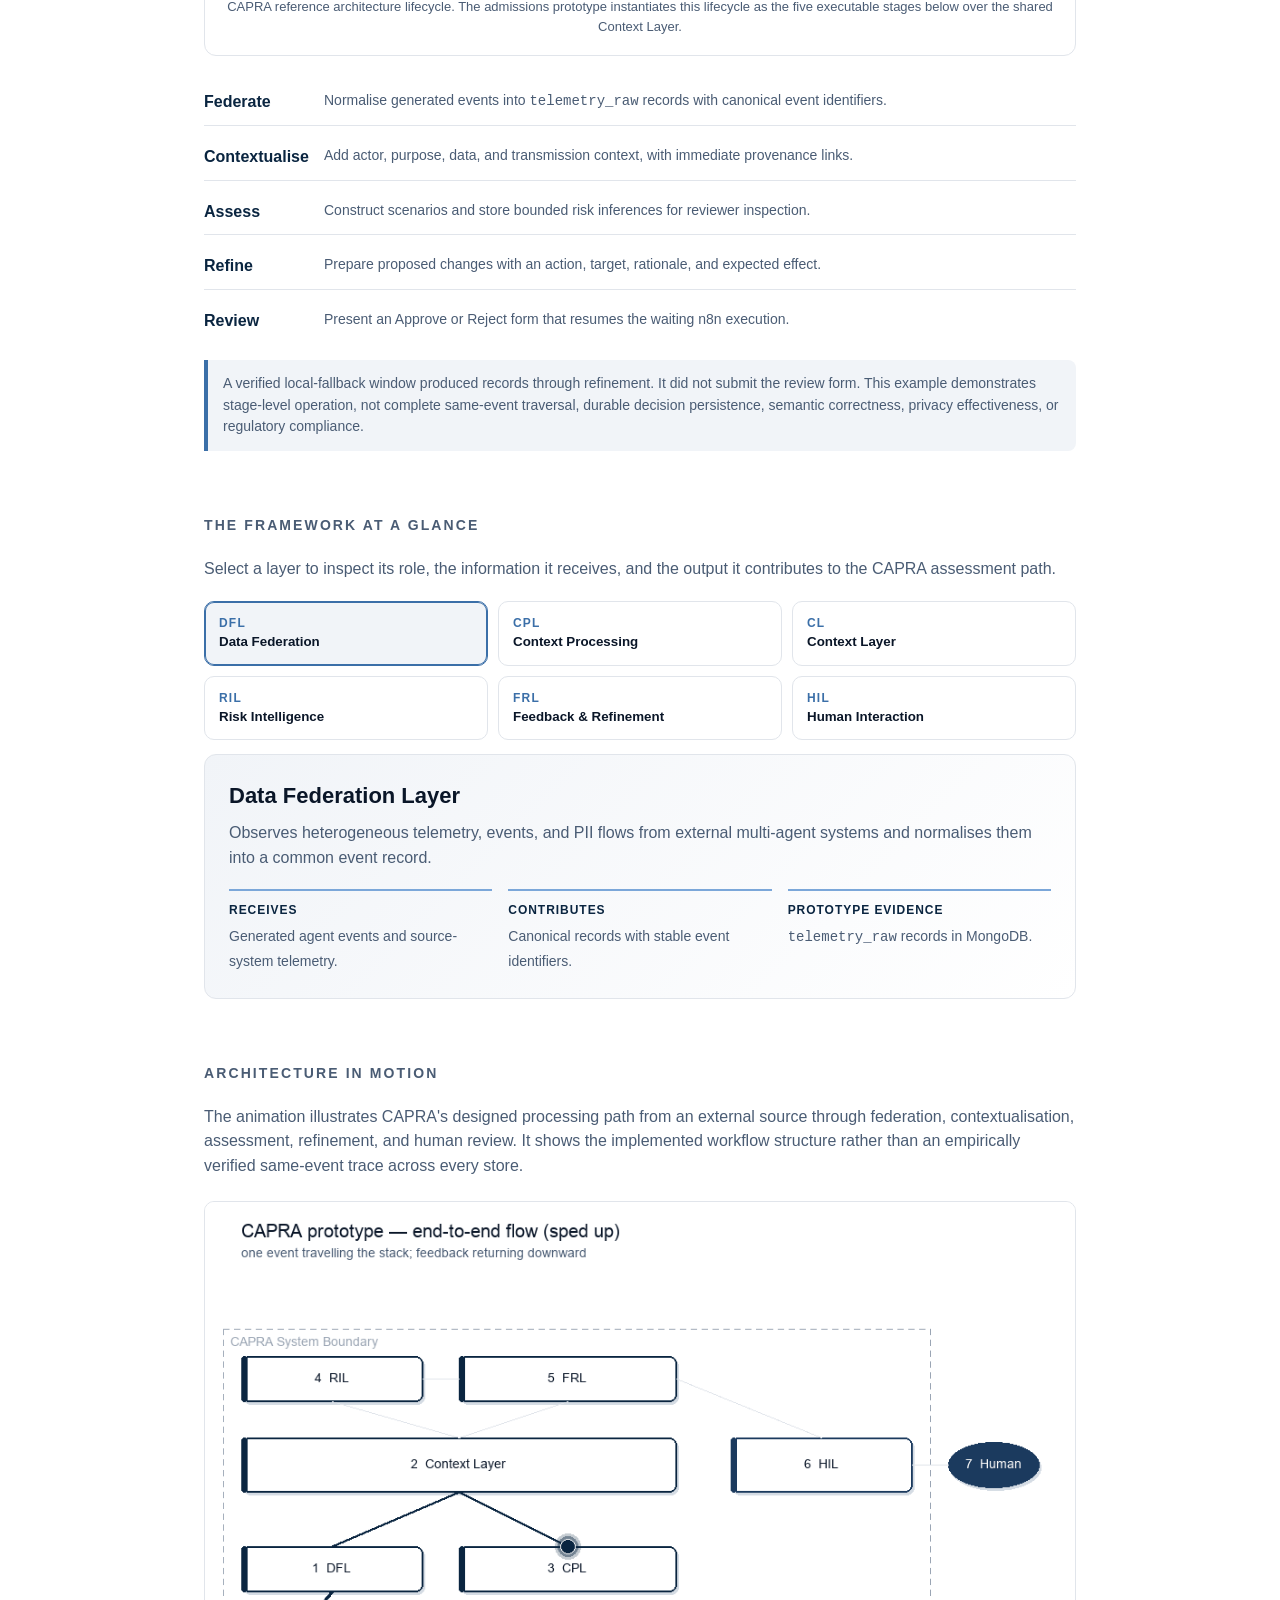
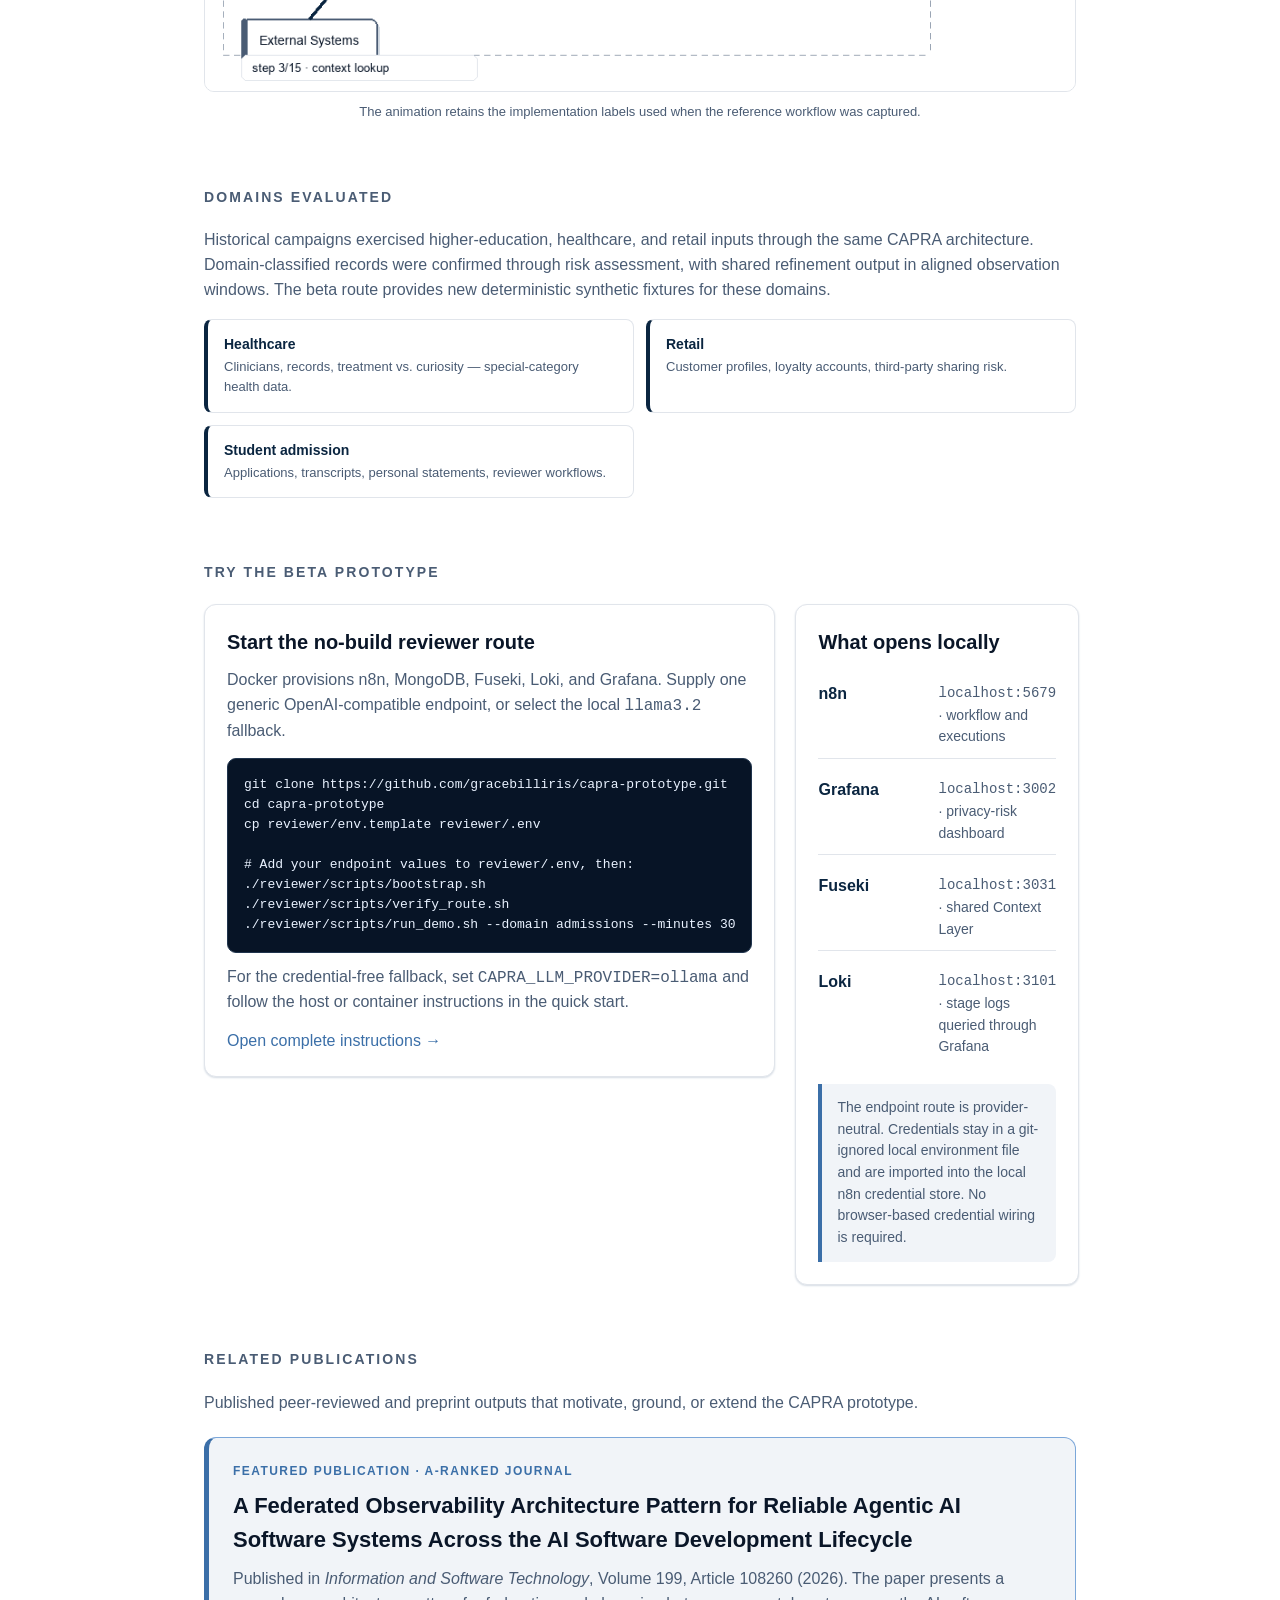
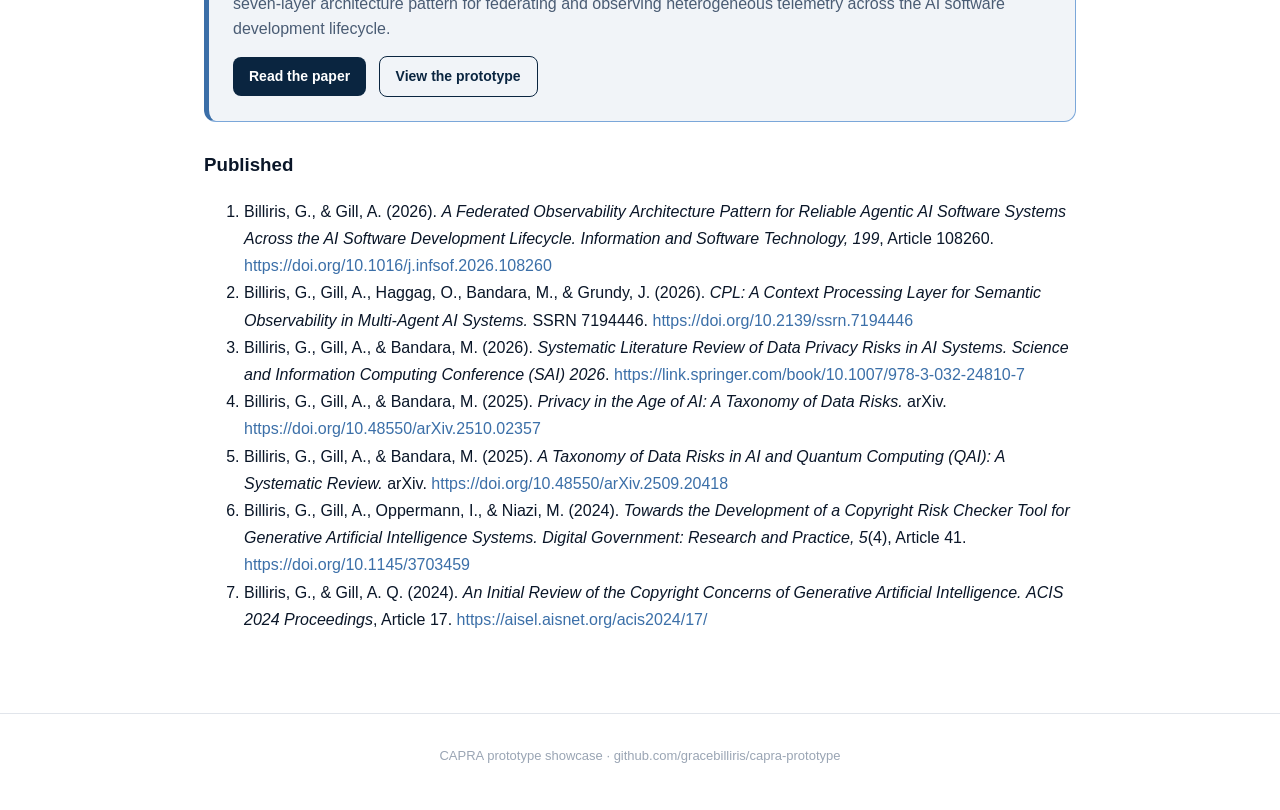
==== commit 5ca75f8b: "Add conceptual CAPRA demonstration" ====
--- a/docs/index.html
+++ b/docs/index.html
@@ -248,7 +248,7 @@
 <main class="wrap">
 
   <section>
-    <h2>Three-part showcase</h2>
+    <h2>Four-part showcase</h2>
 
     <!-- 1. Research outline -->
     <article class="card">
@@ -274,9 +274,21 @@
       </div>
     </article>
 
-    <!-- 3. Prototype repository -->
+    <!-- 3. Conceptual demonstration -->
     <article class="card">
       <div class="num">3</div>
+      <div class="body">
+        <h3>Conceptual CAPRA demonstration</h3>
+        <p>A visual walkthrough of how CAPRA connects federation, contextualisation, risk assessment, adaptation, and human oversight.</p>
+        <div class="video-embed">
+          <iframe src="https://www.youtube.com/embed/cszmL3V43co?rel=0" title="Conceptual CAPRA Demonstration" loading="lazy" referrerpolicy="strict-origin-when-cross-origin" allow="accelerometer; autoplay; clipboard-write; encrypted-media; gyroscope; picture-in-picture; web-share" allowfullscreen></iframe>
+        </div>
+      </div>
+    </article>
+
+    <!-- 4. Prototype repository -->
+    <article class="card">
+      <div class="num">4</div>
       <div class="body">
         <h3>Prototype repository</h3>
         <p>The CAPRA prototype includes n8n workflows, deterministic synthetic fixtures for healthcare, retail, and university admissions, local infrastructure, dashboards, and retained test evidence. The beta route lets a reviewer exercise the same five-stage structure without building source code.</p>
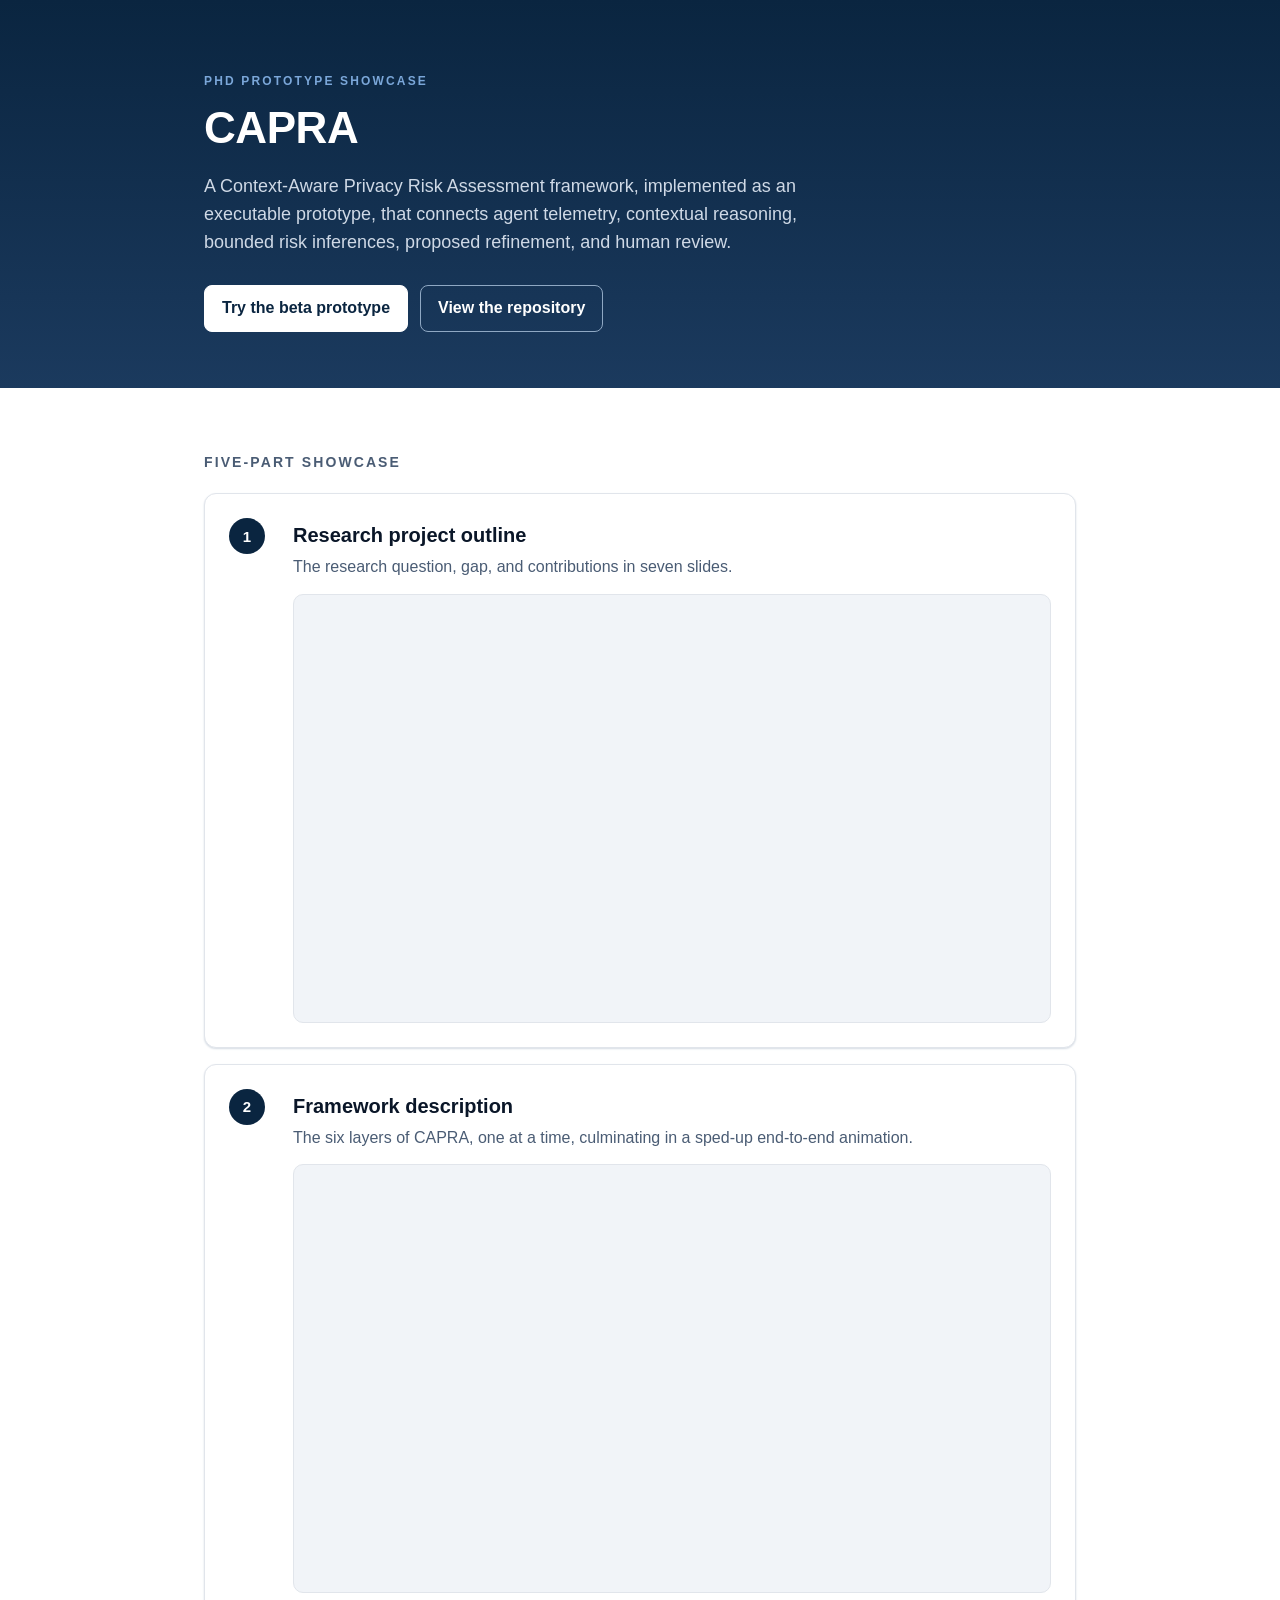
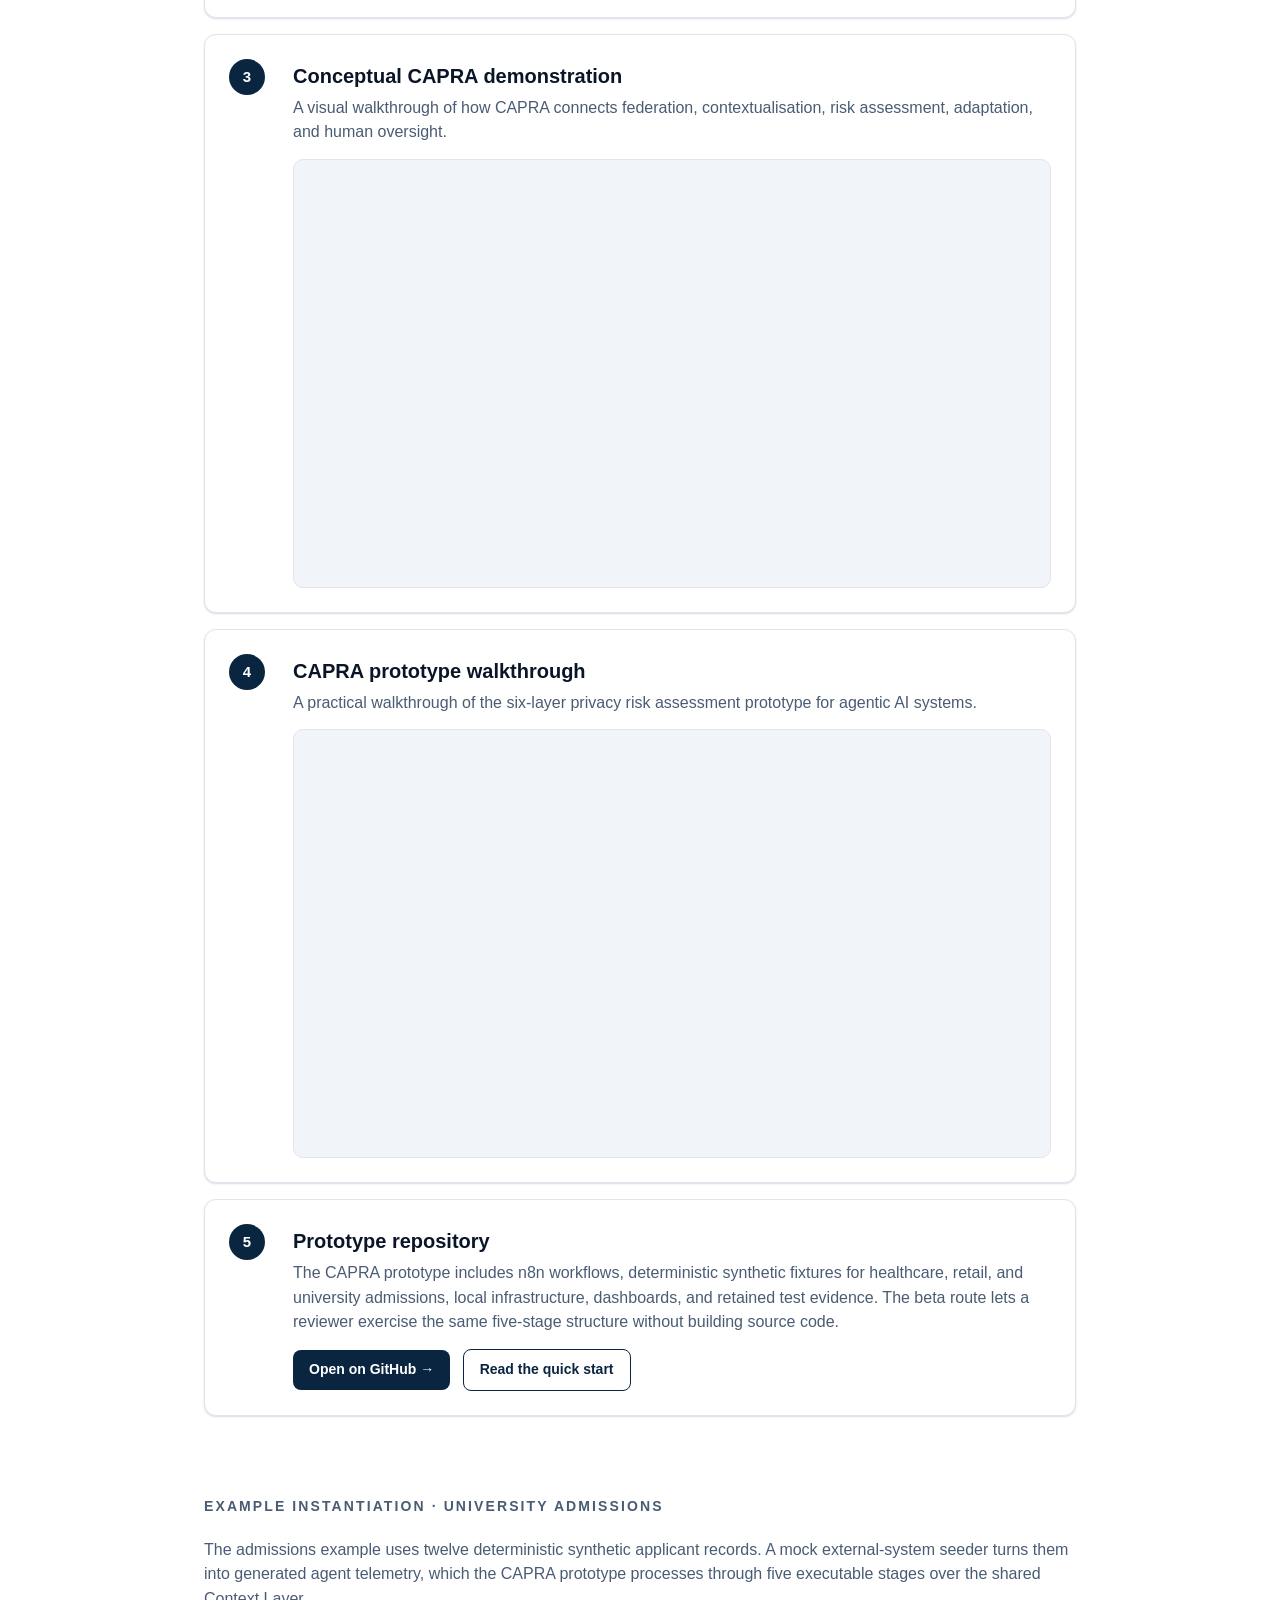
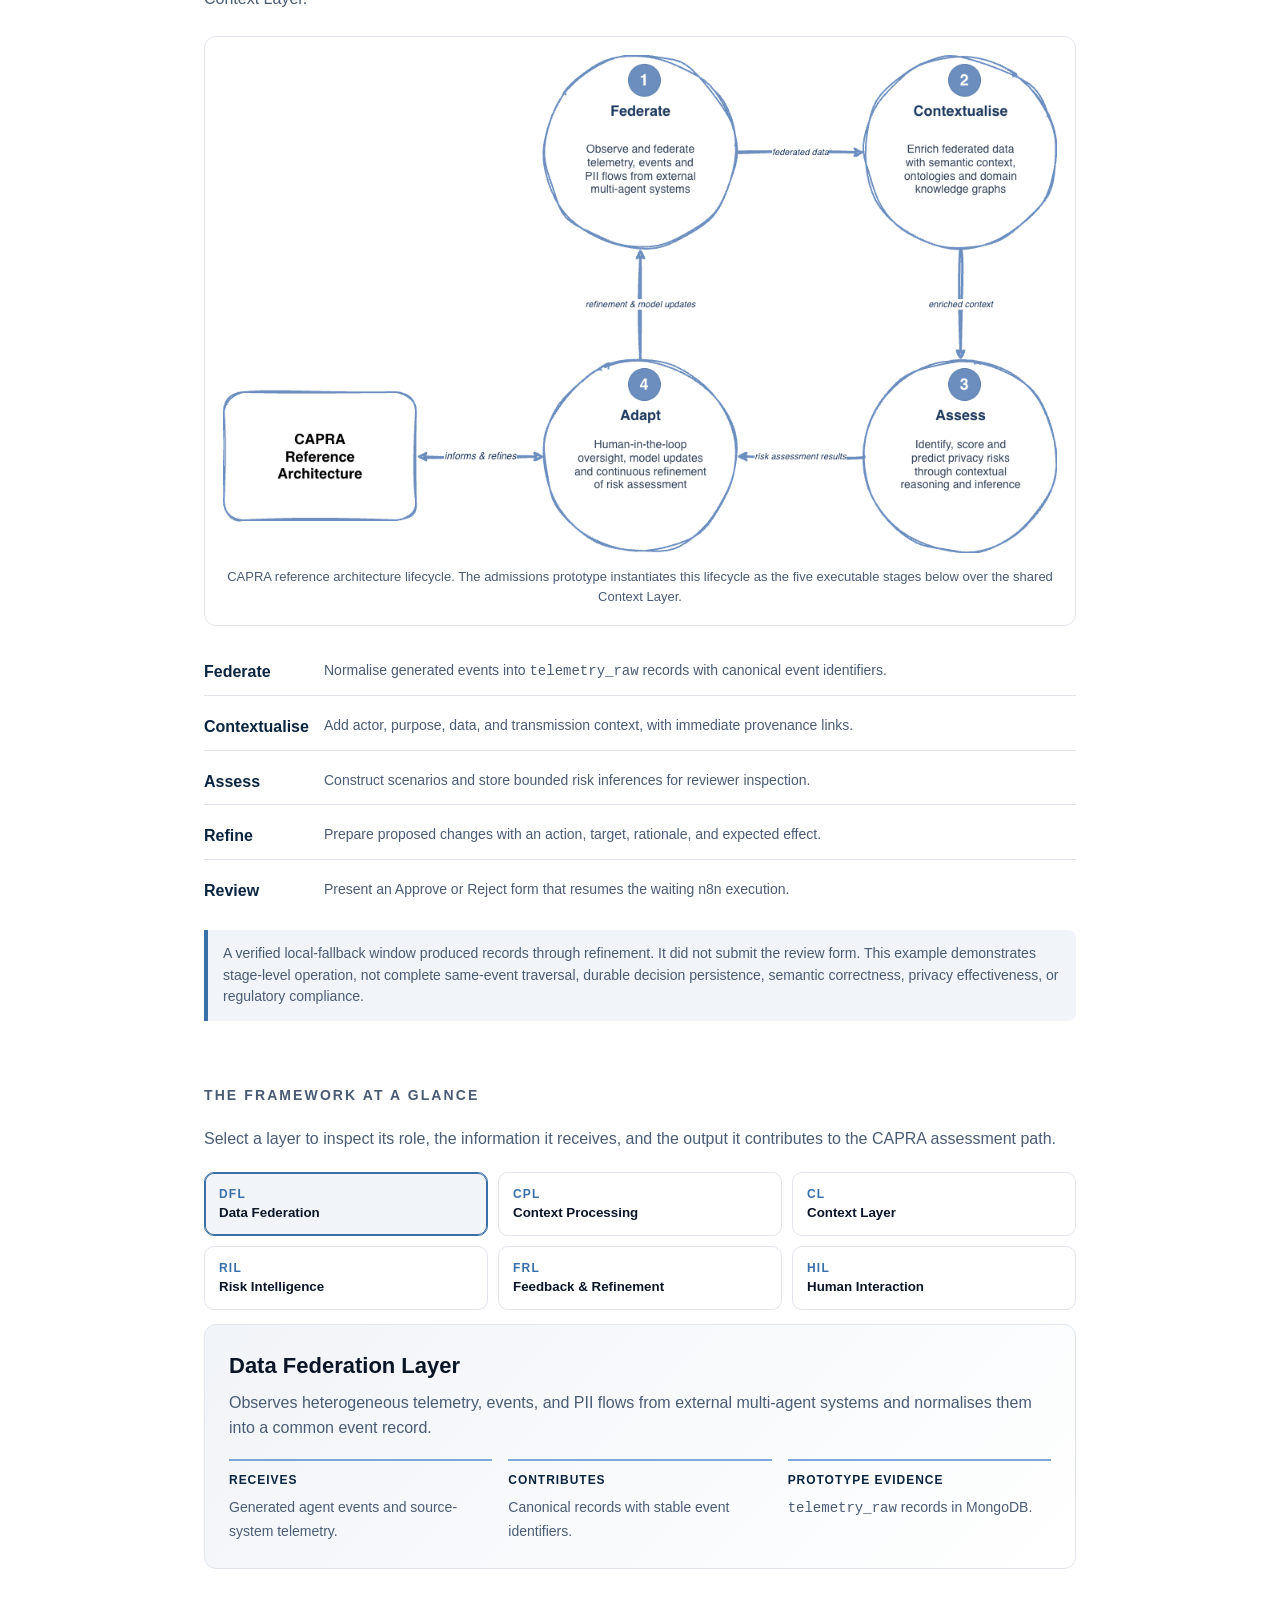
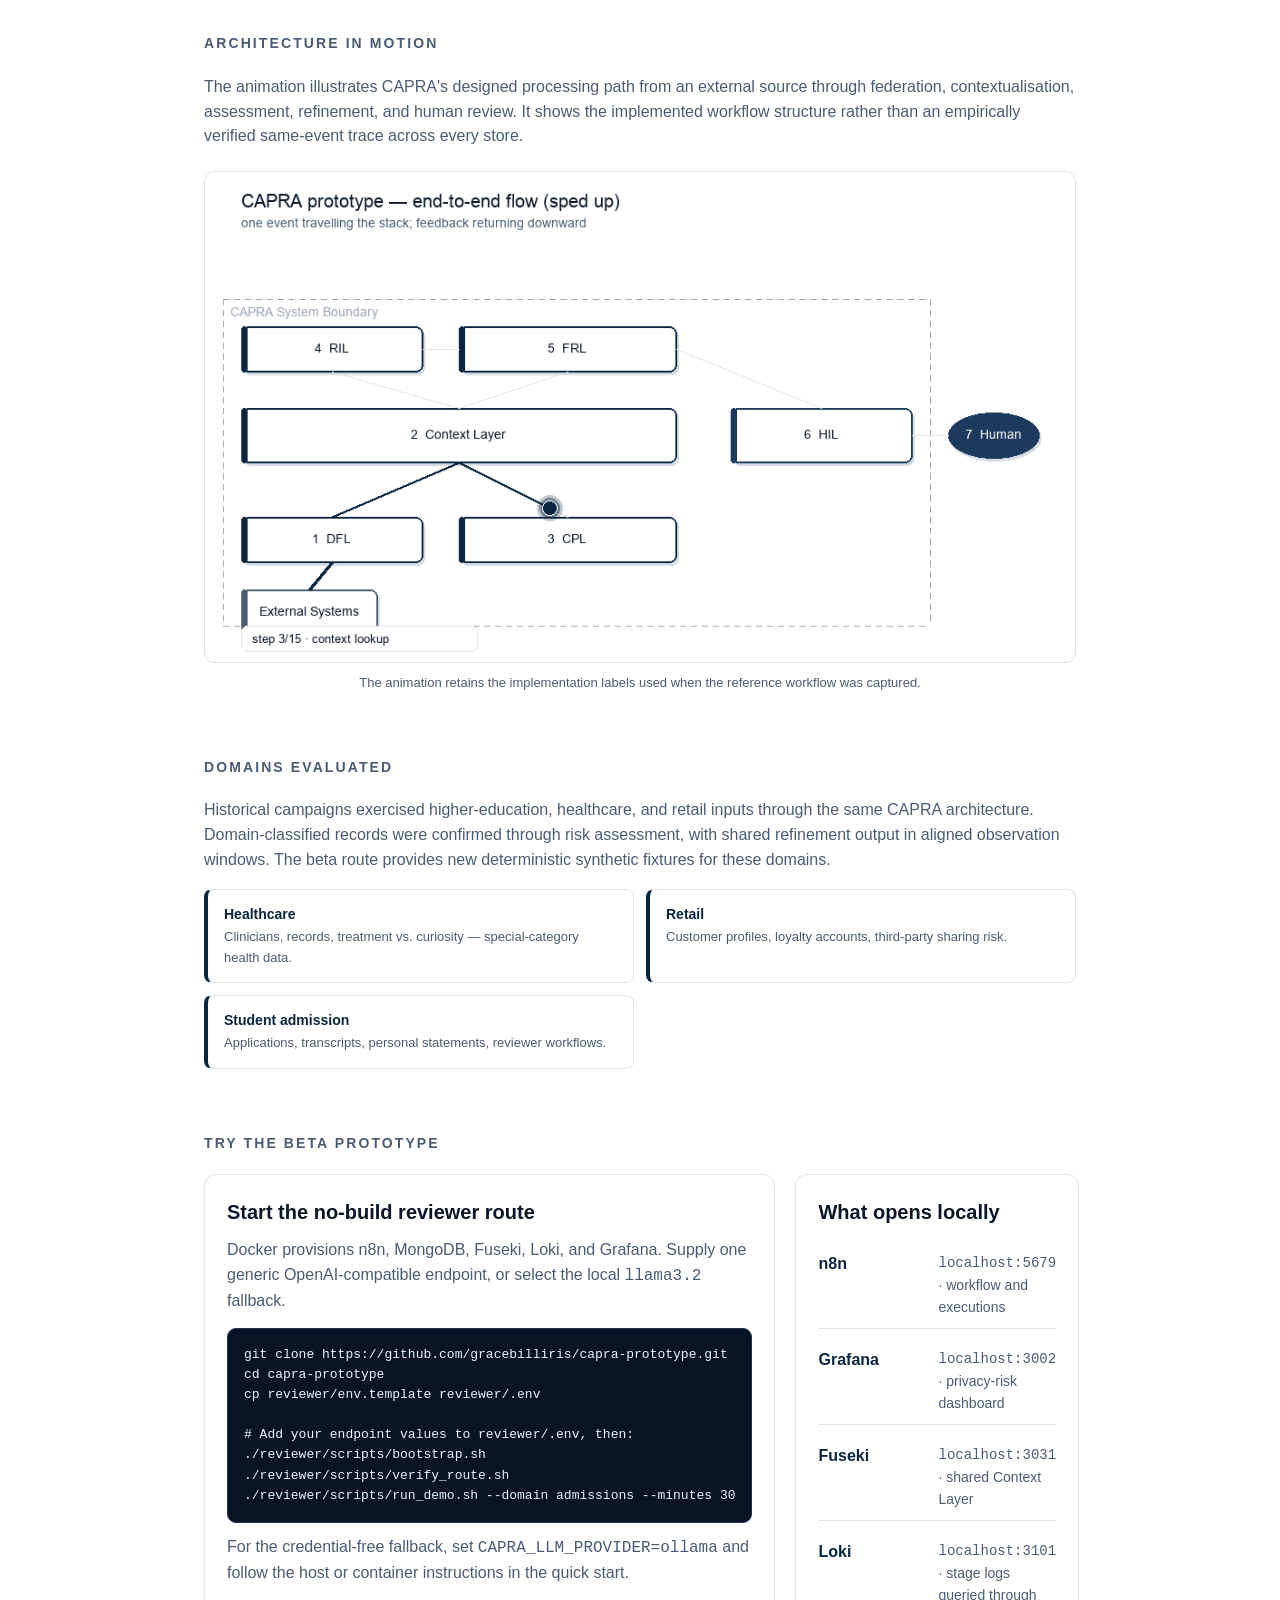
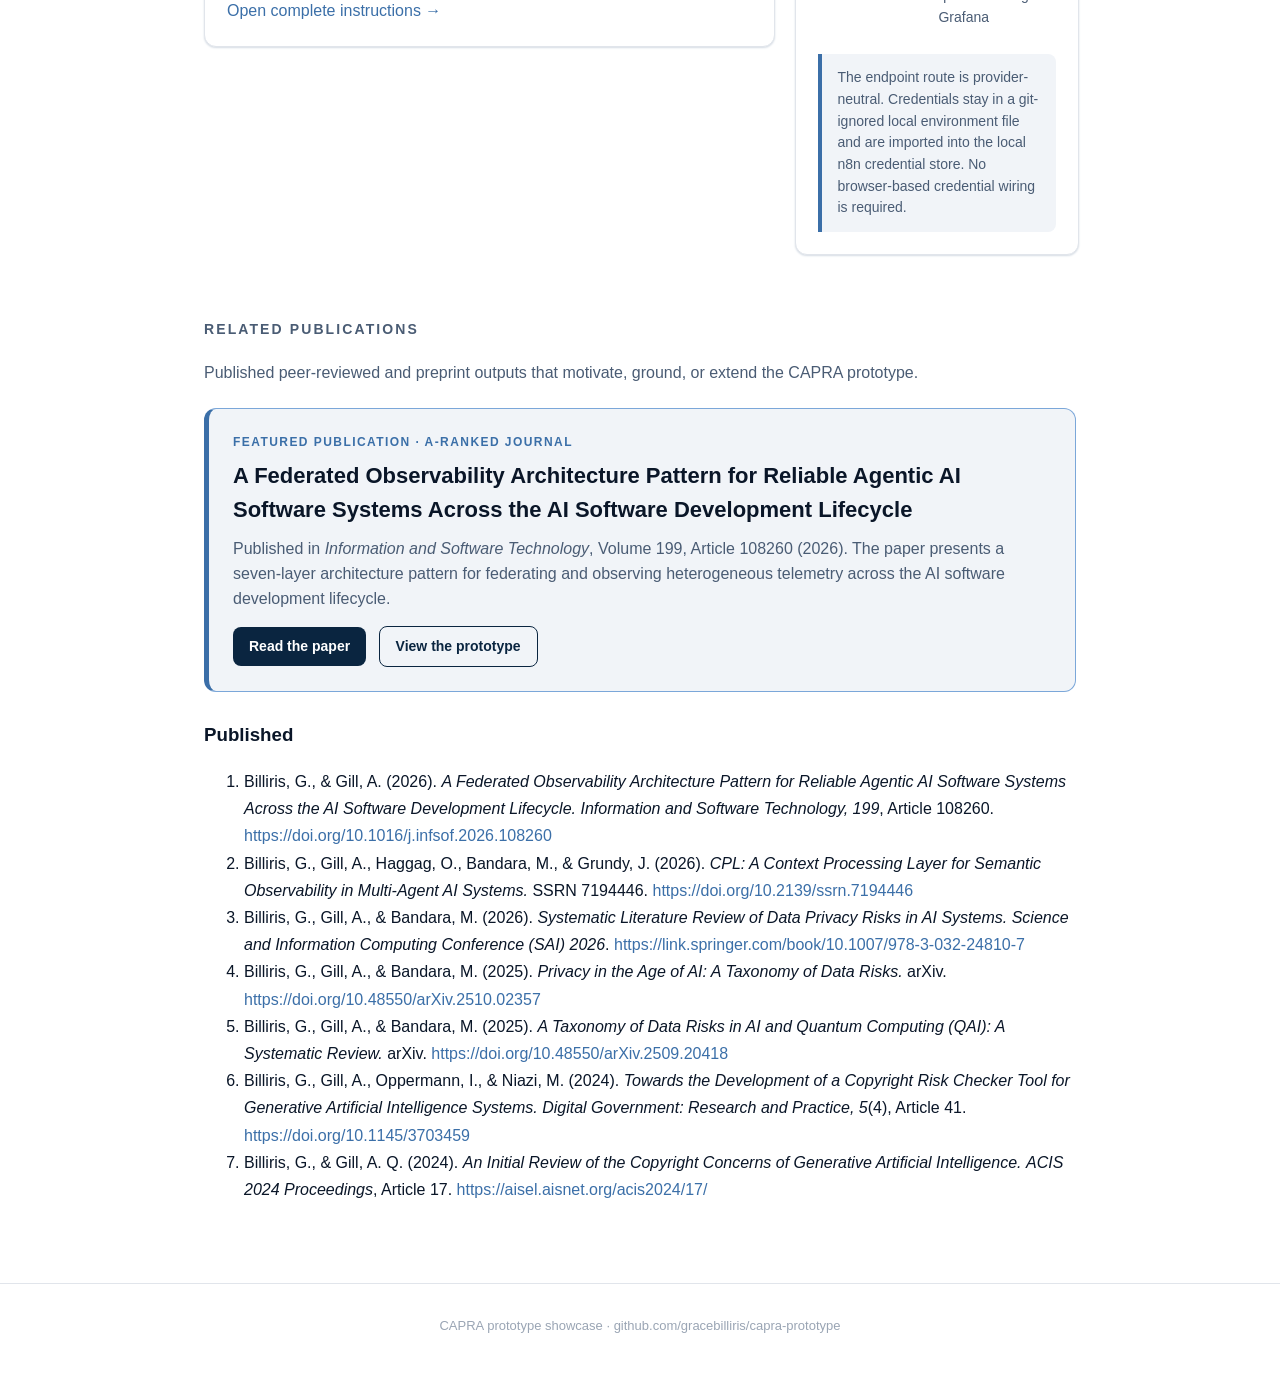
==== commit 6d7cc376: "Add CAPRA prototype walkthrough" ====
--- a/docs/index.html
+++ b/docs/index.html
@@ -248,7 +248,7 @@
 <main class="wrap">
 
   <section>
-    <h2>Four-part showcase</h2>
+    <h2>Five-part showcase</h2>
 
     <!-- 1. Research outline -->
     <article class="card">
@@ -286,9 +286,21 @@
       </div>
     </article>
 
-    <!-- 4. Prototype repository -->
+    <!-- 4. Prototype walkthrough -->
     <article class="card">
       <div class="num">4</div>
+      <div class="body">
+        <h3>CAPRA prototype walkthrough</h3>
+        <p>A practical walkthrough of the six-layer privacy risk assessment prototype for agentic AI systems.</p>
+        <div class="video-embed">
+          <iframe src="https://www.youtube.com/embed/hzClta5OKls?rel=0" title="CAPRA Prototype Walkthrough: Six-Layer Privacy Risk Assessment for Agentic AI Systems" loading="lazy" referrerpolicy="strict-origin-when-cross-origin" allow="accelerometer; autoplay; clipboard-write; encrypted-media; gyroscope; picture-in-picture; web-share" allowfullscreen></iframe>
+        </div>
+      </div>
+    </article>
+
+    <!-- 5. Prototype repository -->
+    <article class="card">
+      <div class="num">5</div>
       <div class="body">
         <h3>Prototype repository</h3>
         <p>The CAPRA prototype includes n8n workflows, deterministic synthetic fixtures for healthcare, retail, and university admissions, local infrastructure, dashboards, and retained test evidence. The beta route lets a reviewer exercise the same five-stage structure without building source code.</p>
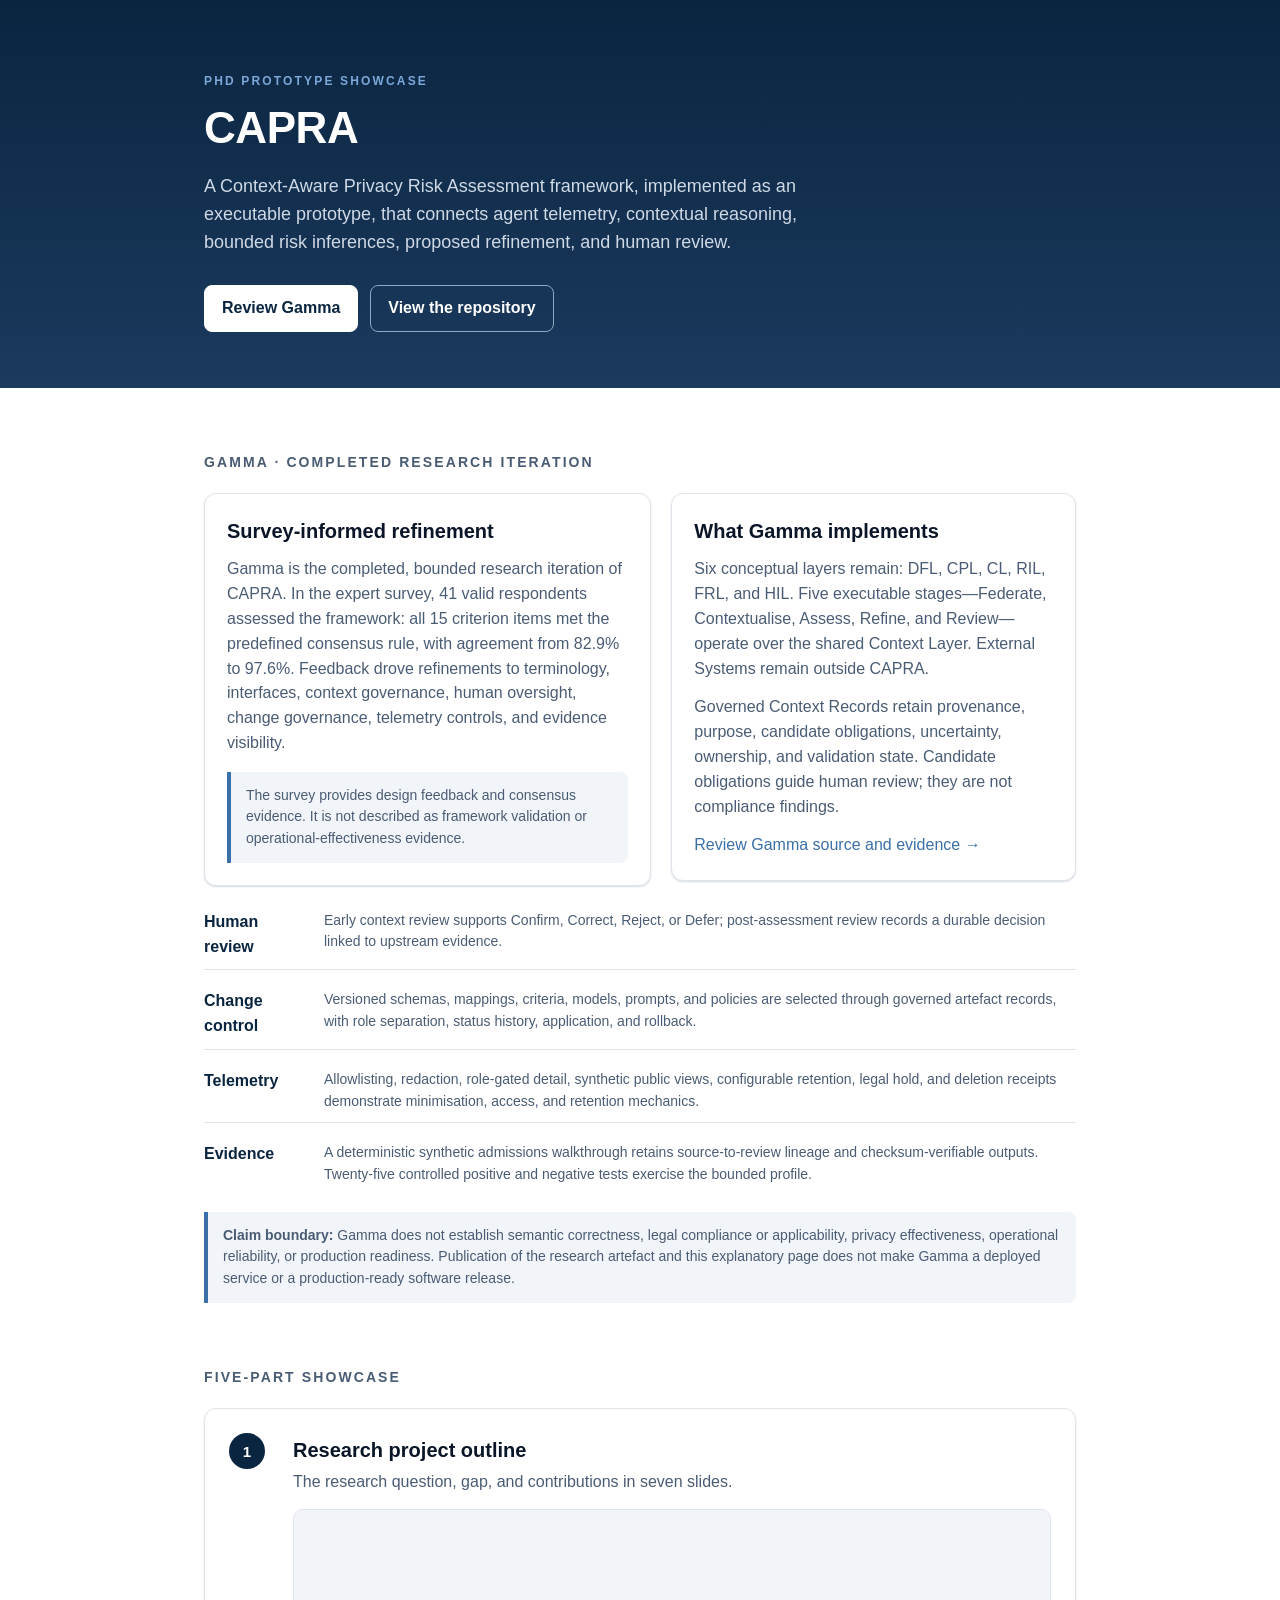
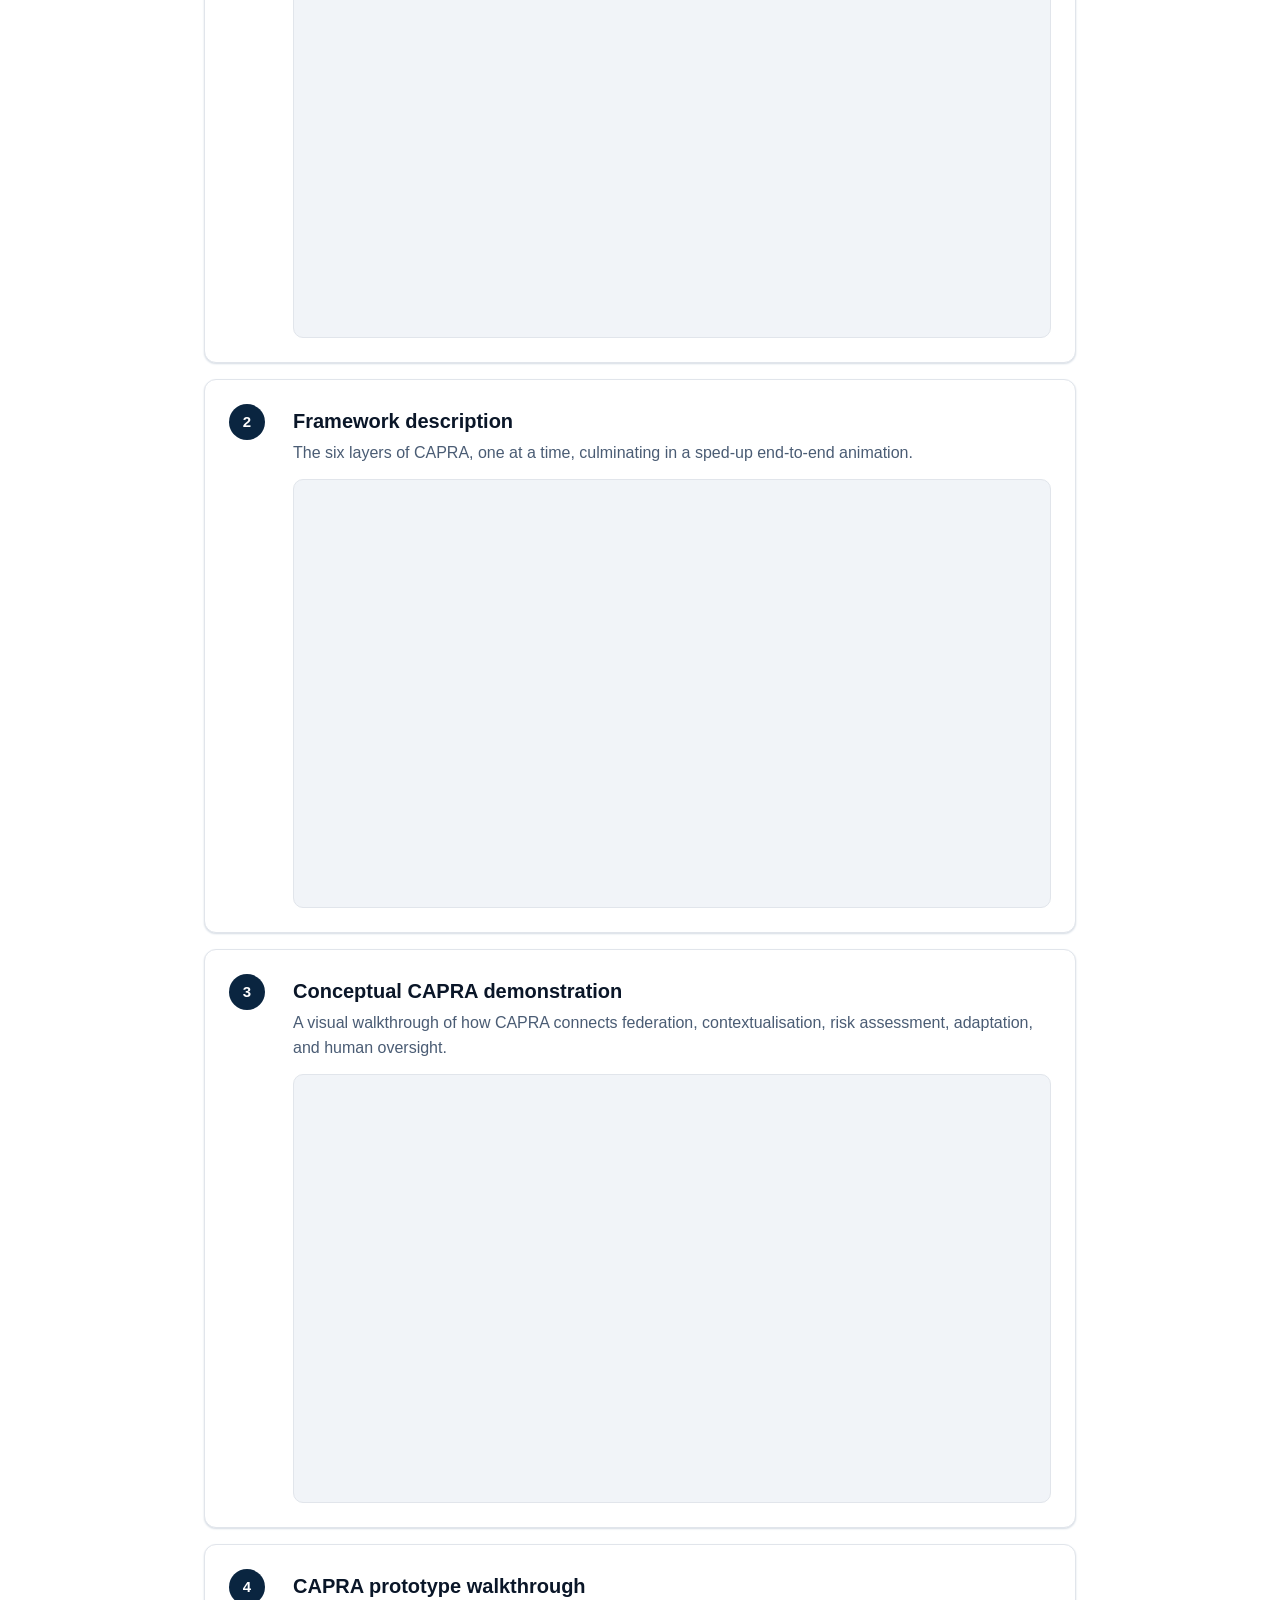
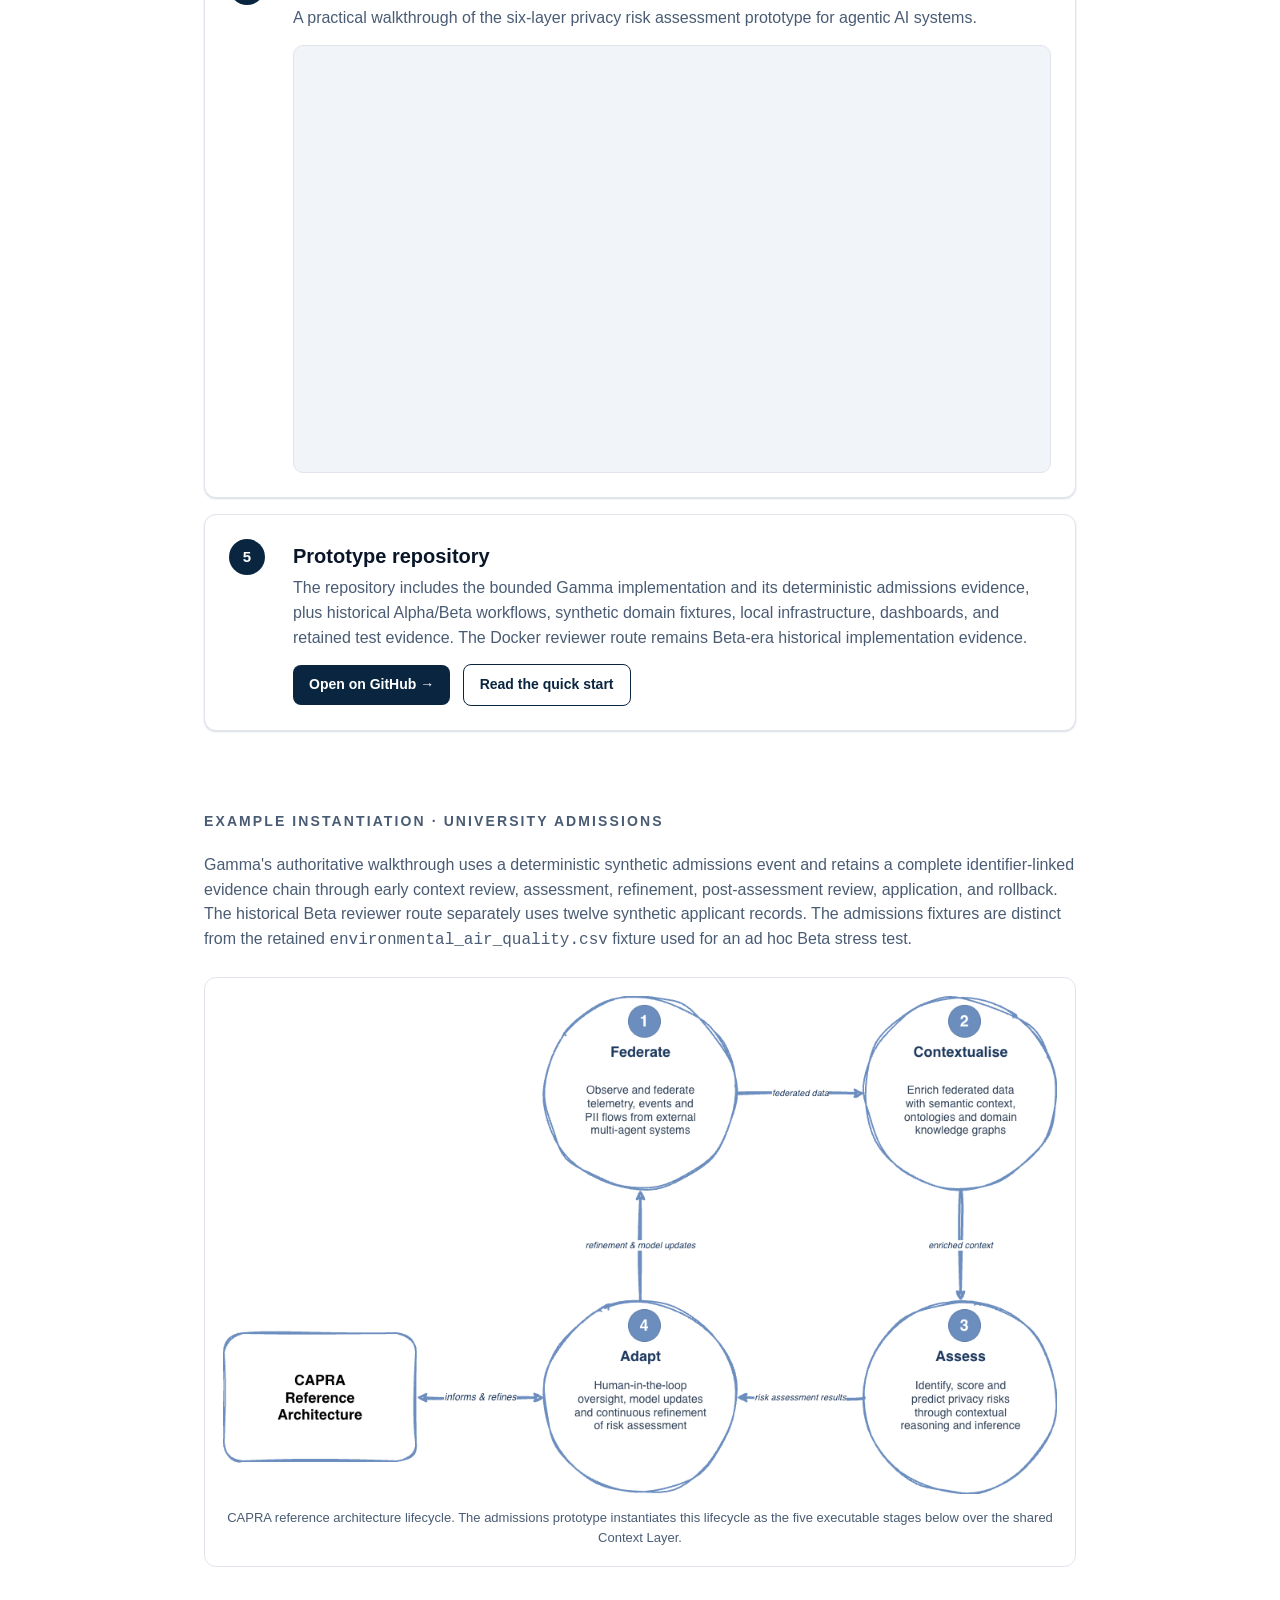
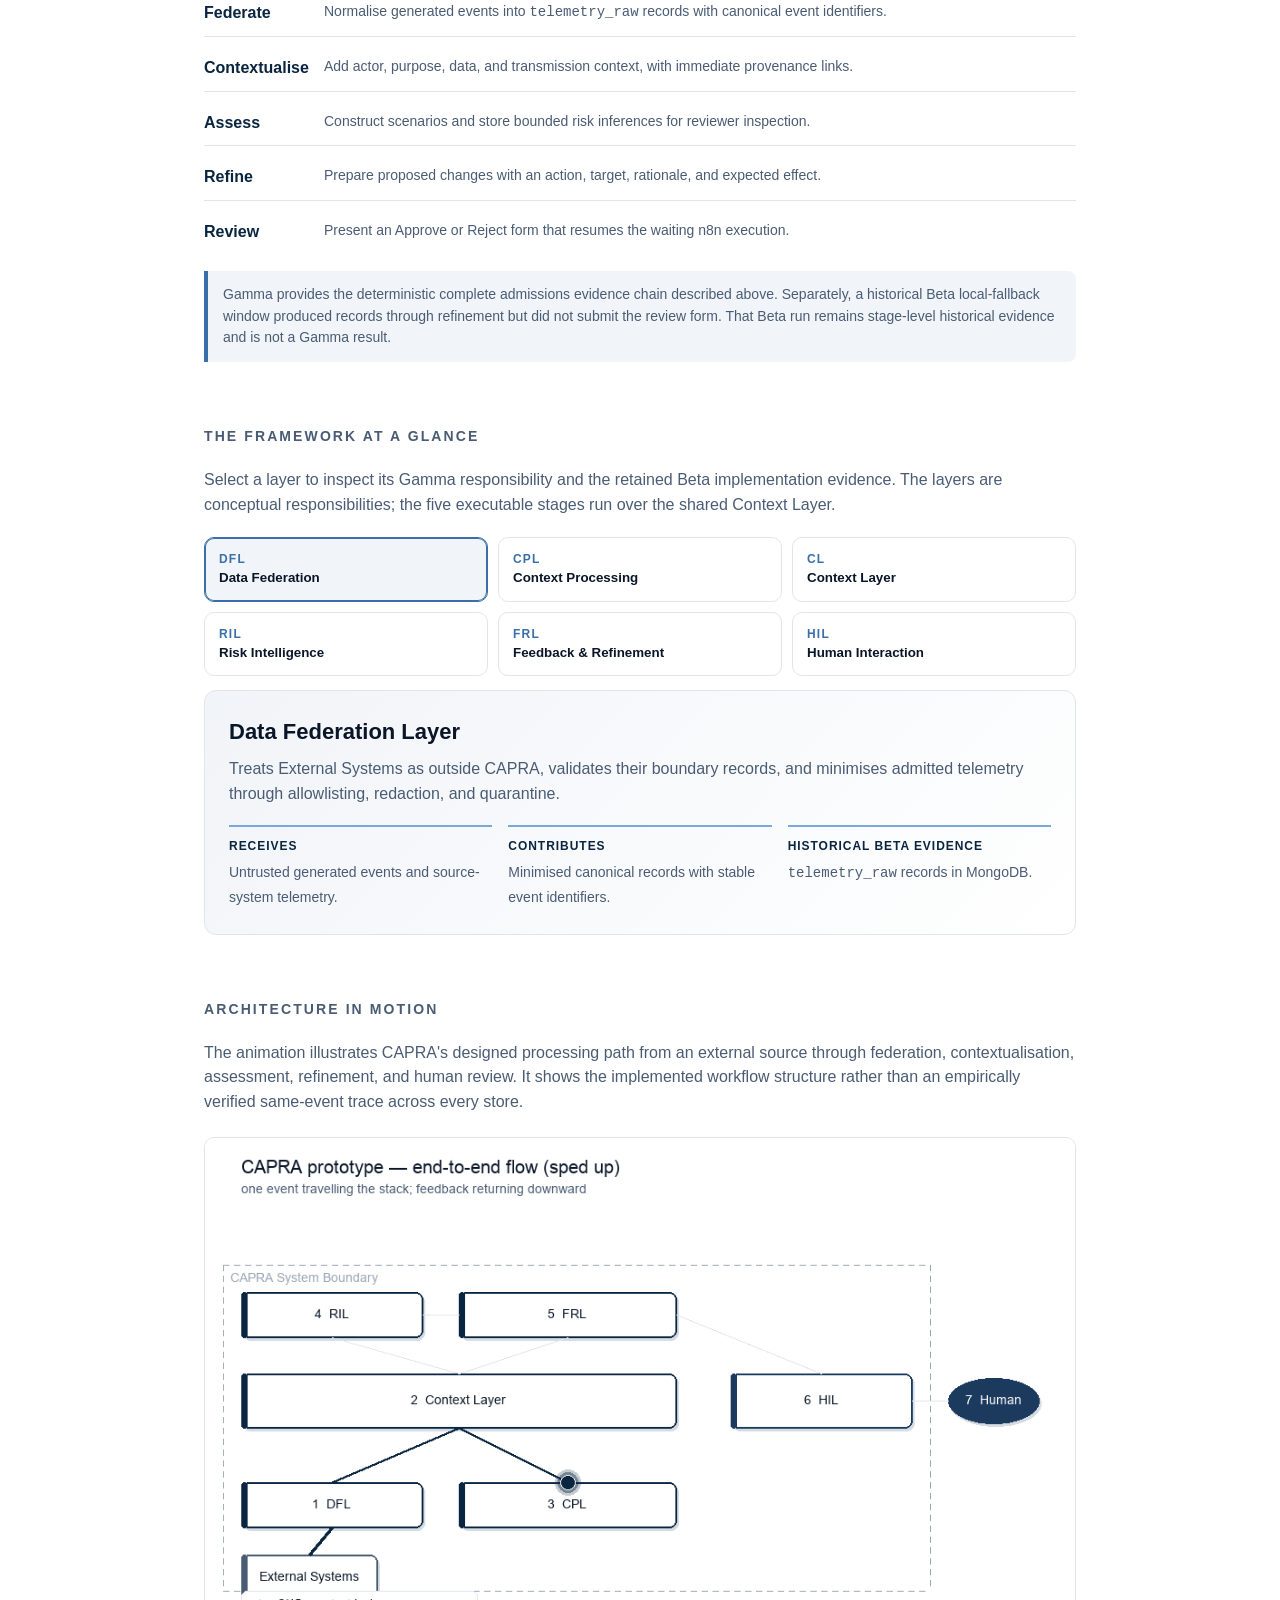
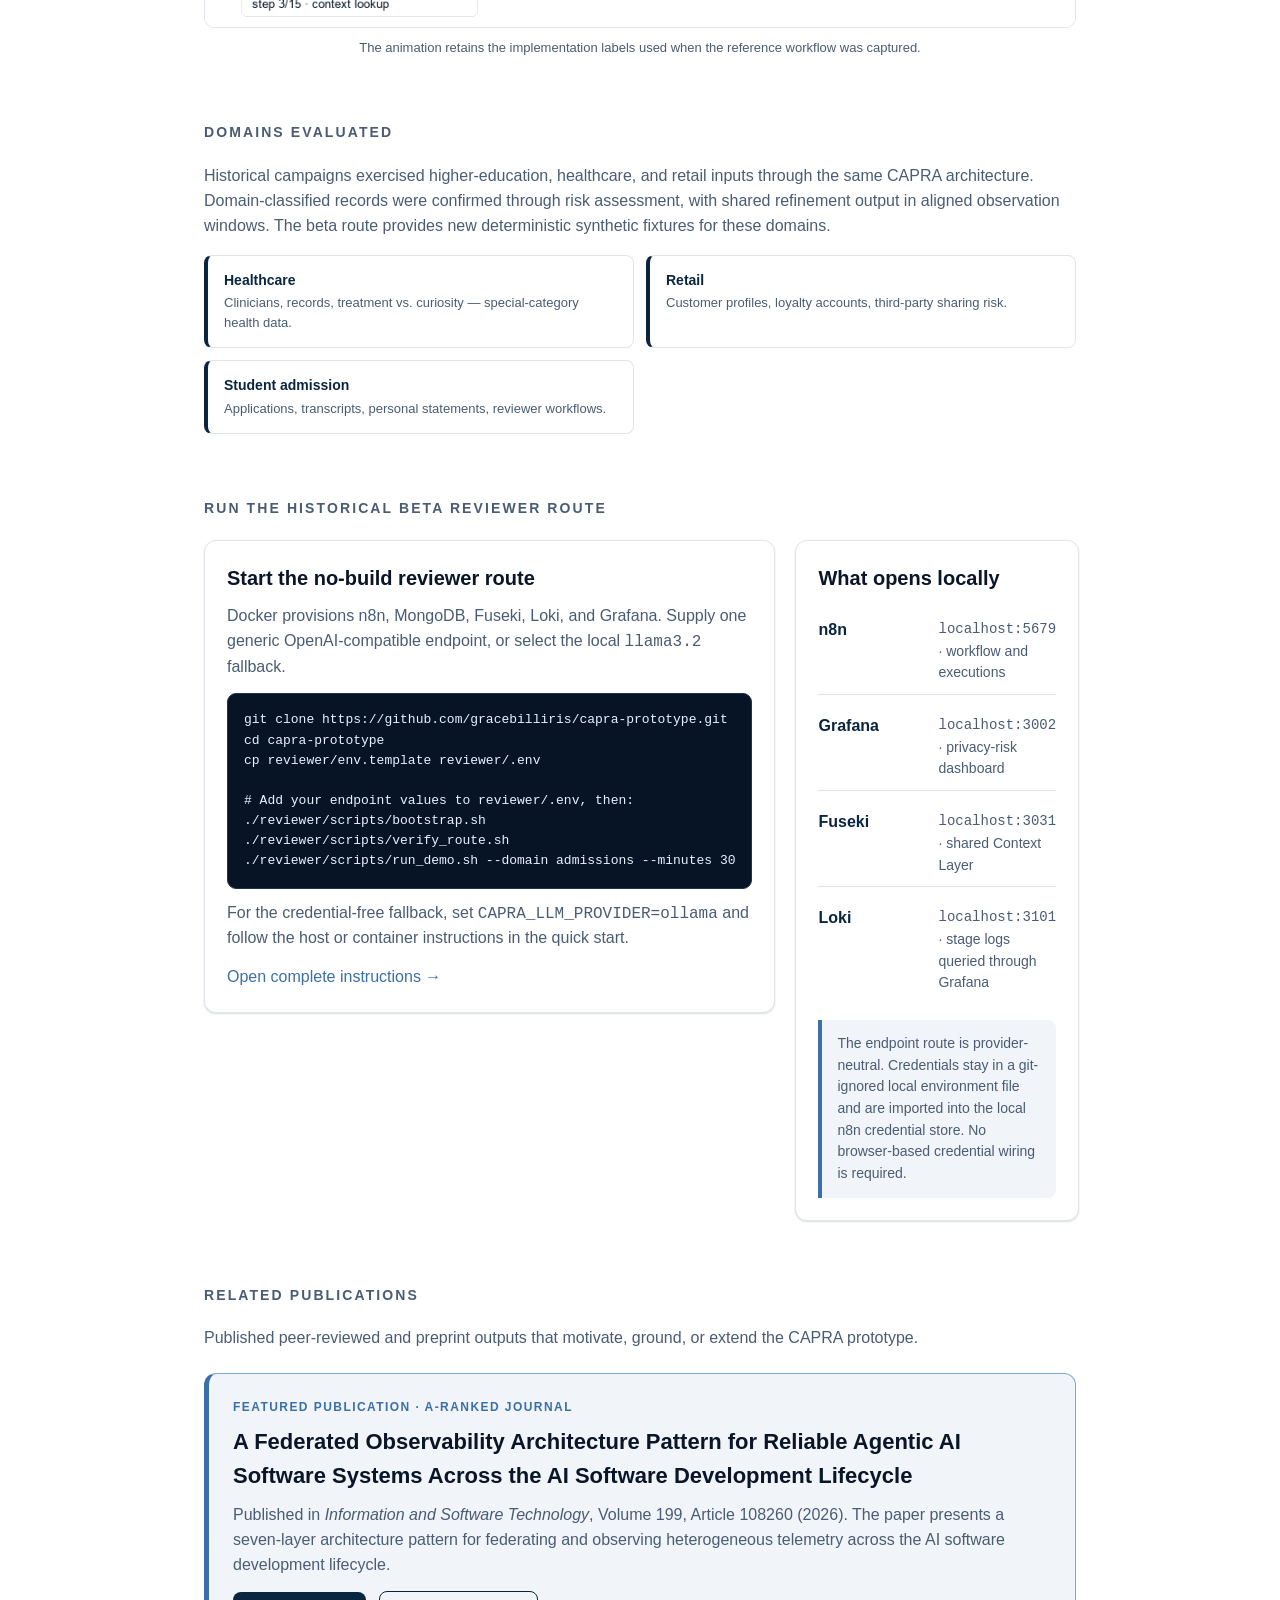
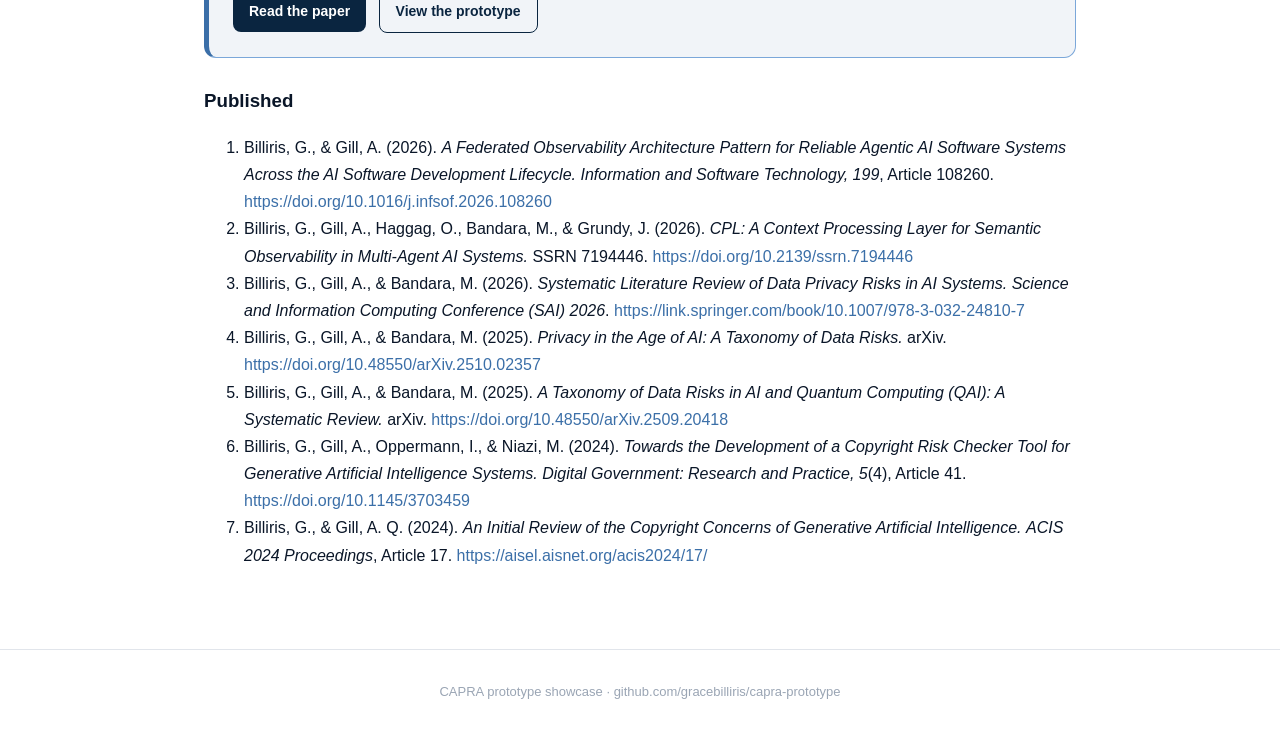
==== commit 67653846: "Update website for CAPRA Gamma" ====
--- a/docs/index.html
+++ b/docs/index.html
@@ -239,13 +239,37 @@
     <h1>CAPRA</h1>
     <p class="lede">A Context-Aware Privacy Risk Assessment framework, implemented as an executable prototype, that connects agent telemetry, contextual reasoning, bounded risk inferences, proposed refinement, and human review.</p>
     <div class="hero-actions">
-      <a class="button" href="#try-capra">Try the beta prototype</a>
+      <a class="button" href="#gamma">Review Gamma</a>
       <a class="button secondary" href="https://github.com/gracebilliris/capra-prototype">View the repository</a>
     </div>
   </div>
 </header>
 
 <main class="wrap">
+
+  <section id="gamma">
+    <h2>Gamma · completed research iteration</h2>
+    <div class="quick-grid">
+      <div class="panel">
+        <h3>Survey-informed refinement</h3>
+        <p>Gamma is the completed, bounded research iteration of CAPRA. In the expert survey, 41 valid respondents assessed the framework: all 15 criterion items met the predefined consensus rule, with agreement from 82.9% to 97.6%. Feedback drove refinements to terminology, interfaces, context governance, human oversight, change governance, telemetry controls, and evidence visibility.</p>
+        <div class="note">The survey provides design feedback and consensus evidence. It is not described as framework validation or operational-effectiveness evidence.</div>
+      </div>
+      <div class="panel">
+        <h3>What Gamma implements</h3>
+        <p>Six conceptual layers remain: DFL, CPL, CL, RIL, FRL, and HIL. Five executable stages—Federate, Contextualise, Assess, Refine, and Review—operate over the shared Context Layer. External Systems remain outside CAPRA.</p>
+        <p>Governed Context Records retain provenance, purpose, candidate obligations, uncertainty, ownership, and validation state. Candidate obligations guide human review; they are not compliance findings.</p>
+        <a class="cta" href="https://github.com/gracebilliris/capra-prototype/blob/main/gamma/README.md">Review Gamma source and evidence →</a>
+      </div>
+    </div>
+    <div class="flow">
+      <div class="flow-row"><strong>Human review</strong><span>Early context review supports Confirm, Correct, Reject, or Defer; post-assessment review records a durable decision linked to upstream evidence.</span></div>
+      <div class="flow-row"><strong>Change control</strong><span>Versioned schemas, mappings, criteria, models, prompts, and policies are selected through governed artefact records, with role separation, status history, application, and rollback.</span></div>
+      <div class="flow-row"><strong>Telemetry</strong><span>Allowlisting, redaction, role-gated detail, synthetic public views, configurable retention, legal hold, and deletion receipts demonstrate minimisation, access, and retention mechanics.</span></div>
+      <div class="flow-row"><strong>Evidence</strong><span>A deterministic synthetic admissions walkthrough retains source-to-review lineage and checksum-verifiable outputs. Twenty-five controlled positive and negative tests exercise the bounded profile.</span></div>
+    </div>
+    <div class="note"><strong>Claim boundary:</strong> Gamma does not establish semantic correctness, legal compliance or applicability, privacy effectiveness, operational reliability, or production readiness. Publication of the research artefact and this explanatory page does not make Gamma a deployed service or a production-ready software release.</div>
+  </section>
 
   <section>
     <h2>Five-part showcase</h2>
@@ -293,7 +317,7 @@
         <h3>CAPRA prototype walkthrough</h3>
         <p>A practical walkthrough of the six-layer privacy risk assessment prototype for agentic AI systems.</p>
         <div class="video-embed">
-          <iframe src="https://www.youtube.com/embed/hzClta5OKls?rel=0" title="CAPRA Prototype Walkthrough: Six-Layer Privacy Risk Assessment for Agentic AI Systems" loading="lazy" referrerpolicy="strict-origin-when-cross-origin" allow="accelerometer; autoplay; clipboard-write; encrypted-media; gyroscope; picture-in-picture; web-share" allowfullscreen></iframe>
+          <iframe src="https://www.youtube.com/embed/N7Gavzgykuc?rel=0" title="CAPRA - Context-Aware Privacy Risk Assessment: Prototype Walkthrough" loading="lazy" referrerpolicy="strict-origin-when-cross-origin" allow="accelerometer; autoplay; clipboard-write; encrypted-media; gyroscope; picture-in-picture; web-share" allowfullscreen></iframe>
         </div>
       </div>
     </article>
@@ -303,7 +327,7 @@
       <div class="num">5</div>
       <div class="body">
         <h3>Prototype repository</h3>
-        <p>The CAPRA prototype includes n8n workflows, deterministic synthetic fixtures for healthcare, retail, and university admissions, local infrastructure, dashboards, and retained test evidence. The beta route lets a reviewer exercise the same five-stage structure without building source code.</p>
+        <p>The repository includes the bounded Gamma implementation and its deterministic admissions evidence, plus historical Alpha/Beta workflows, synthetic domain fixtures, local infrastructure, dashboards, and retained test evidence. The Docker reviewer route remains Beta-era historical implementation evidence.</p>
         <div style="margin-top:14px">
           <a class="cta" href="https://github.com/gracebilliris/capra-prototype">Open on GitHub →</a>
           <a class="cta secondary" href="https://github.com/gracebilliris/capra-prototype/blob/main/reviewer/QUICKSTART.md">Read the quick start</a>
@@ -314,7 +338,7 @@
 
   <section>
     <h2>Example instantiation · university admissions</h2>
-    <p style="color:var(--slate)">The admissions example uses twelve deterministic synthetic applicant records. A mock external-system seeder turns them into generated agent telemetry, which the CAPRA prototype processes through five executable stages over the shared Context Layer.</p>
+    <p style="color:var(--slate)">Gamma's authoritative walkthrough uses a deterministic synthetic admissions event and retains a complete identifier-linked evidence chain through early context review, assessment, refinement, post-assessment review, application, and rollback. The historical Beta reviewer route separately uses twelve synthetic applicant records. The admissions fixtures are distinct from the retained <code>environmental_air_quality.csv</code> fixture used for an ad hoc Beta stress test.</p>
     <figure class="reference-architecture">
       <img
         src="assets/capra-reference-architecture.png"
@@ -333,12 +357,12 @@
       <div class="flow-row"><strong>Refine</strong><span>Prepare proposed changes with an action, target, rationale, and expected effect.</span></div>
       <div class="flow-row"><strong>Review</strong><span>Present an Approve or Reject form that resumes the waiting n8n execution.</span></div>
     </div>
-    <div class="note">A verified local-fallback window produced records through refinement. It did not submit the review form. This example demonstrates stage-level operation, not complete same-event traversal, durable decision persistence, semantic correctness, privacy effectiveness, or regulatory compliance.</div>
+    <div class="note">Gamma provides the deterministic complete admissions evidence chain described above. Separately, a historical Beta local-fallback window produced records through refinement but did not submit the review form. That Beta run remains stage-level historical evidence and is not a Gamma result.</div>
   </section>
 
   <section>
     <h2>The framework at a glance</h2>
-    <p style="color:var(--slate)">Select a layer to inspect its role, the information it receives, and the output it contributes to the CAPRA assessment path.</p>
+    <p style="color:var(--slate)">Select a layer to inspect its Gamma responsibility and the retained Beta implementation evidence. The layers are conceptual responsibilities; the five executable stages run over the shared Context Layer.</p>
     <div class="architecture-explorer">
       <div class="layer-tabs" role="tablist" aria-label="CAPRA architecture layers">
         <button class="layer-tab" id="tab-dfl" role="tab" aria-selected="true" aria-controls="panel-dfl" tabindex="0"><span class="code">DFL</span><span class="name">Data Federation</span></button>
@@ -351,33 +375,33 @@
       <div class="layer-panels">
         <article class="layer-panel" id="panel-dfl" role="tabpanel" aria-labelledby="tab-dfl">
           <h3>Data Federation Layer</h3>
-          <p>Observes heterogeneous telemetry, events, and PII flows from external multi-agent systems and normalises them into a common event record.</p>
-          <div class="layer-detail-grid"><div><strong>Receives</strong><span>Generated agent events and source-system telemetry.</span></div><div><strong>Contributes</strong><span>Canonical records with stable event identifiers.</span></div><div><strong>Prototype evidence</strong><span><code>telemetry_raw</code> records in MongoDB.</span></div></div>
+          <p>Treats External Systems as outside CAPRA, validates their boundary records, and minimises admitted telemetry through allowlisting, redaction, and quarantine.</p>
+          <div class="layer-detail-grid"><div><strong>Receives</strong><span>Untrusted generated events and source-system telemetry.</span></div><div><strong>Contributes</strong><span>Minimised canonical records with stable event identifiers.</span></div><div><strong>Historical Beta evidence</strong><span><code>telemetry_raw</code> records in MongoDB.</span></div></div>
         </article>
         <article class="layer-panel" id="panel-cpl" role="tabpanel" aria-labelledby="tab-cpl" hidden>
           <h3>Context Processing Layer</h3>
-          <p>Enriches federated events with semantic context so later reasoning can account for actors, purposes, data categories, transmission, and domain conditions.</p>
-          <div class="layer-detail-grid"><div><strong>Receives</strong><span>Canonical telemetry and domain knowledge.</span></div><div><strong>Contributes</strong><span>Contextual assertions linked to their source event.</span></div><div><strong>Prototype evidence</strong><span>Enriched telemetry and <code>prov:wasDerivedFrom</code> links.</span></div></div>
+          <p>Enriches federated events with governed context so later reasoning can account for actors, purpose, candidate obligations, provenance, uncertainty, effective time, and domain conditions.</p>
+          <div class="layer-detail-grid"><div><strong>Receives</strong><span>Canonical telemetry and approved mappings.</span></div><div><strong>Contributes</strong><span>Versioned contextual assertions linked to their source event.</span></div><div><strong>Historical Beta evidence</strong><span>Enriched telemetry and <code>prov:wasDerivedFrom</code> links.</span></div></div>
         </article>
         <article class="layer-panel" id="panel-cl" role="tabpanel" aria-labelledby="tab-cl" hidden>
           <h3>Context Layer</h3>
-          <p>Acts as CAPRA's shared knowledge substrate, retaining domain concepts and the contextual state exchanged across the executable layers.</p>
-          <div class="layer-detail-grid"><div><strong>Receives</strong><span>Context, assessment, and refinement assertions.</span></div><div><strong>Contributes</strong><span>A traceable knowledge base for cross-layer reasoning.</span></div><div><strong>Prototype evidence</strong><span>Ontology records queried through Apache Jena Fuseki.</span></div></div>
+          <p>Acts as CAPRA's shared governed substrate, retaining versioned context, provenance, uncertainty, assessment, review, and refinement state across executable stages.</p>
+          <div class="layer-detail-grid"><div><strong>Receives</strong><span>Context, assessment, review, and refinement assertions.</span></div><div><strong>Contributes</strong><span>Traceable state for cross-layer reasoning and change governance.</span></div><div><strong>Historical Beta evidence</strong><span>Ontology records queried through Apache Jena Fuseki.</span></div></div>
         </article>
         <article class="layer-panel" id="panel-ril" role="tabpanel" aria-labelledby="tab-ril" hidden>
           <h3>Risk Intelligence Layer</h3>
-          <p>Constructs scenarios and produces bounded risk inferences from enriched context and the prototype's privacy-risk vocabulary.</p>
-          <div class="layer-detail-grid"><div><strong>Receives</strong><span>Enriched events, domain context, and risk concepts.</span></div><div><strong>Contributes</strong><span>Severity-labelled inferences with supporting rationale.</span></div><div><strong>Prototype evidence</strong><span>Scenario, simulation, scoring, and <code>risk_inference_results</code> records.</span></div></div>
+          <p>Produces bounded criteria observations from human-confirmed context and exact artefact versions. Candidate obligations remain review inputs, not compliance findings.</p>
+          <div class="layer-detail-grid"><div><strong>Receives</strong><span>Confirmed context, approved mappings, criteria, and risk concepts.</span></div><div><strong>Contributes</strong><span>Review-required observations with rationale, uncertainty, and evidence.</span></div><div><strong>Historical Beta evidence</strong><span>Scenario, simulation, scoring, and <code>risk_inference_results</code> records.</span></div></div>
         </article>
         <article class="layer-panel" id="panel-frl" role="tabpanel" aria-labelledby="tab-frl" hidden>
           <h3>Feedback &amp; Refinement Layer</h3>
-          <p>Transforms assessment outcomes into bounded refinement proposals for human consideration rather than changing the system autonomously.</p>
-          <div class="layer-detail-grid"><div><strong>Receives</strong><span>Risk results and reviewer decisions.</span></div><div><strong>Contributes</strong><span>Proposed actions, targets, rationales, and expected effects.</span></div><div><strong>Prototype evidence</strong><span><code>evaluation_results</code> and <code>feedback_results</code> records.</span></div></div>
+          <p>Transforms assessment outcomes into versioned proposals and keeps proposal, approval, application, and rollback distinct rather than changing the system autonomously.</p>
+          <div class="layer-detail-grid"><div><strong>Receives</strong><span>Assessment outputs and durable reviewer decisions.</span></div><div><strong>Contributes</strong><span>Governed changes with status history, role separation, and rollback.</span></div><div><strong>Historical Beta evidence</strong><span><code>evaluation_results</code> and <code>feedback_results</code> records.</span></div></div>
         </article>
         <article class="layer-panel" id="panel-hil" role="tabpanel" aria-labelledby="tab-hil" hidden>
           <h3>Human Interaction Layer</h3>
-          <p>Presents refinement proposals to a human reviewer and captures an explicit approval or rejection decision.</p>
-          <div class="layer-detail-grid"><div><strong>Receives</strong><span>A proposed refinement and its supporting assessment.</span></div><div><strong>Contributes</strong><span>Human oversight and a recorded decision.</span></div><div><strong>Prototype evidence</strong><span>An Approve or Reject n8n form that resumes the waiting execution.</span></div></div>
+          <p>Provides early context review and post-assessment review. Context can be confirmed, corrected, rejected, or deferred; later decisions remain linked to upstream evidence.</p>
+          <div class="layer-detail-grid"><div><strong>Receives</strong><span>Context requiring review and proposals with supporting assessments.</span></div><div><strong>Contributes</strong><span>Durable human decisions, rationales, and linked input/output versions.</span></div><div><strong>Historical Beta evidence</strong><span>An Approve or Reject n8n form that resumes the waiting execution.</span></div></div>
         </article>
       </div>
     </div>
@@ -406,7 +430,7 @@
   </section>
 
   <section id="try-capra">
-    <h2>Try the beta prototype</h2>
+    <h2>Run the historical Beta reviewer route</h2>
     <div class="quick-grid">
       <div class="panel">
         <h3>Start the no-build reviewer route</h3>
